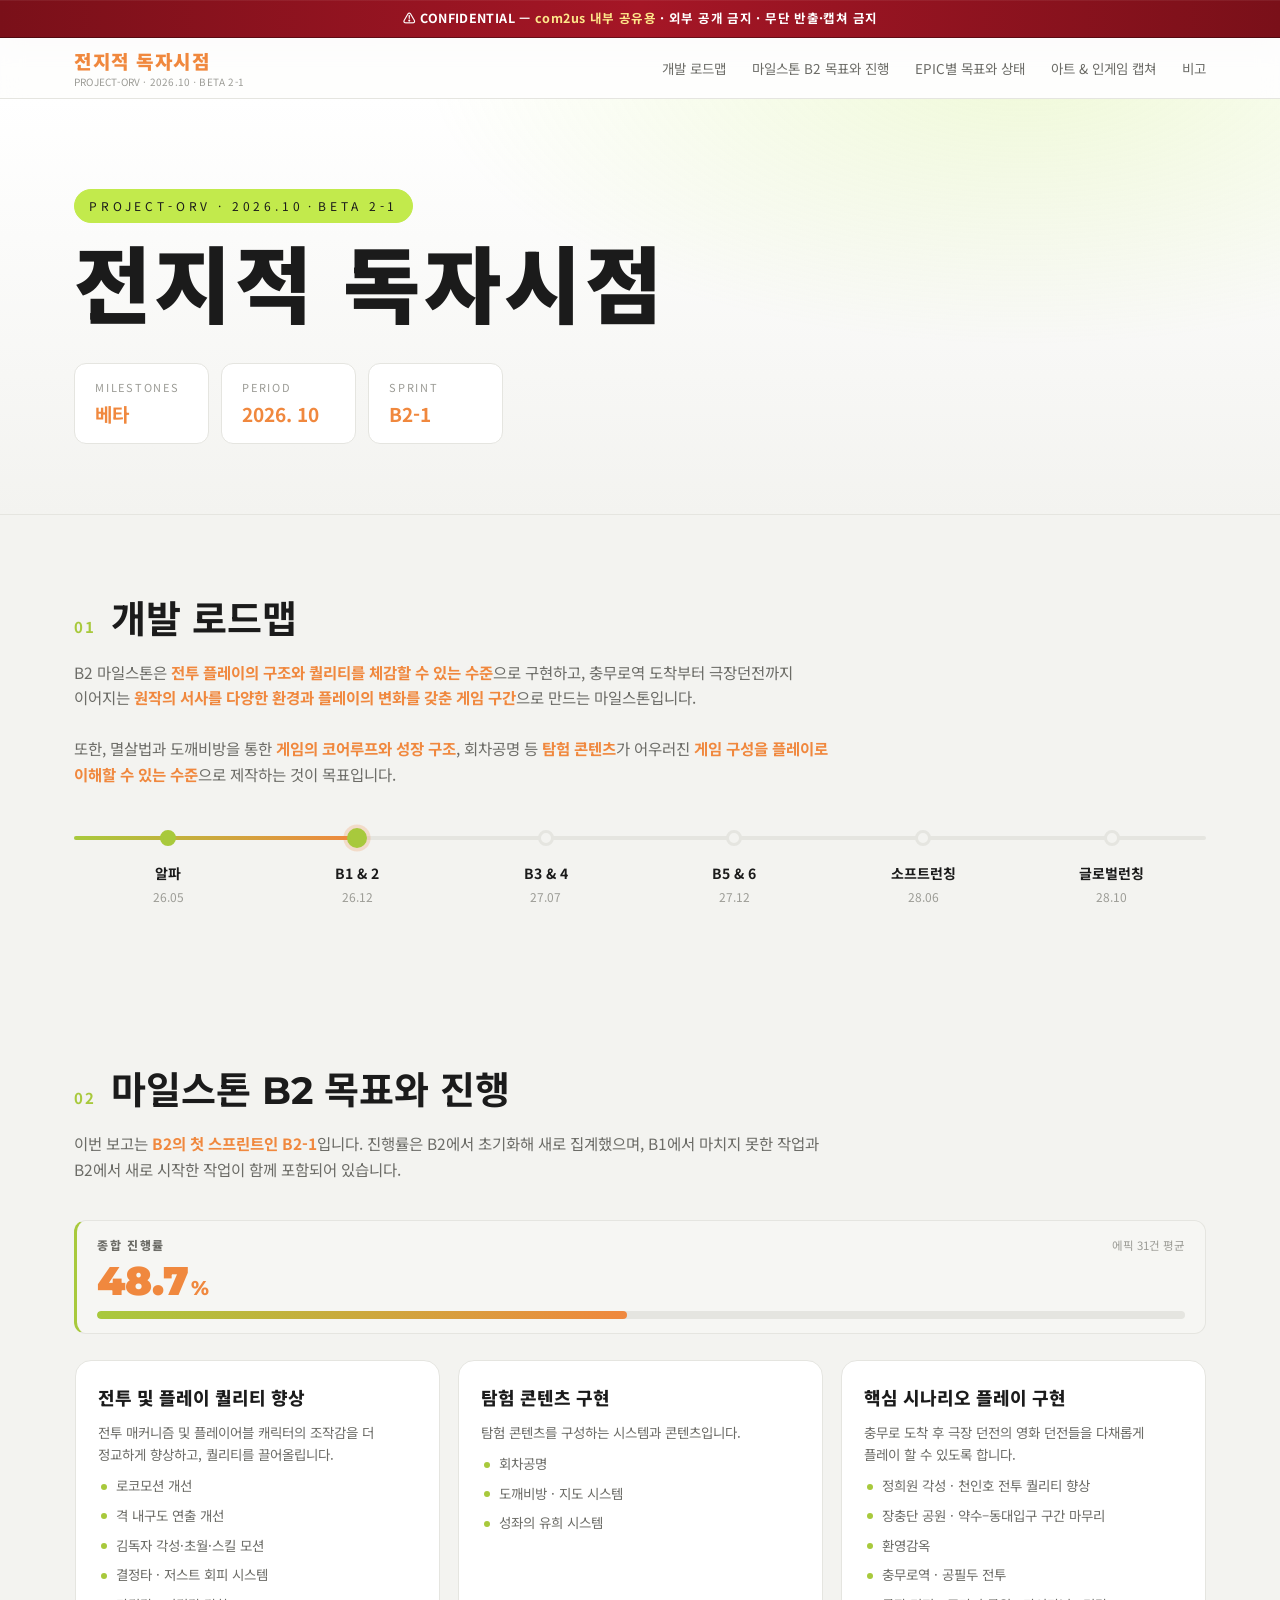
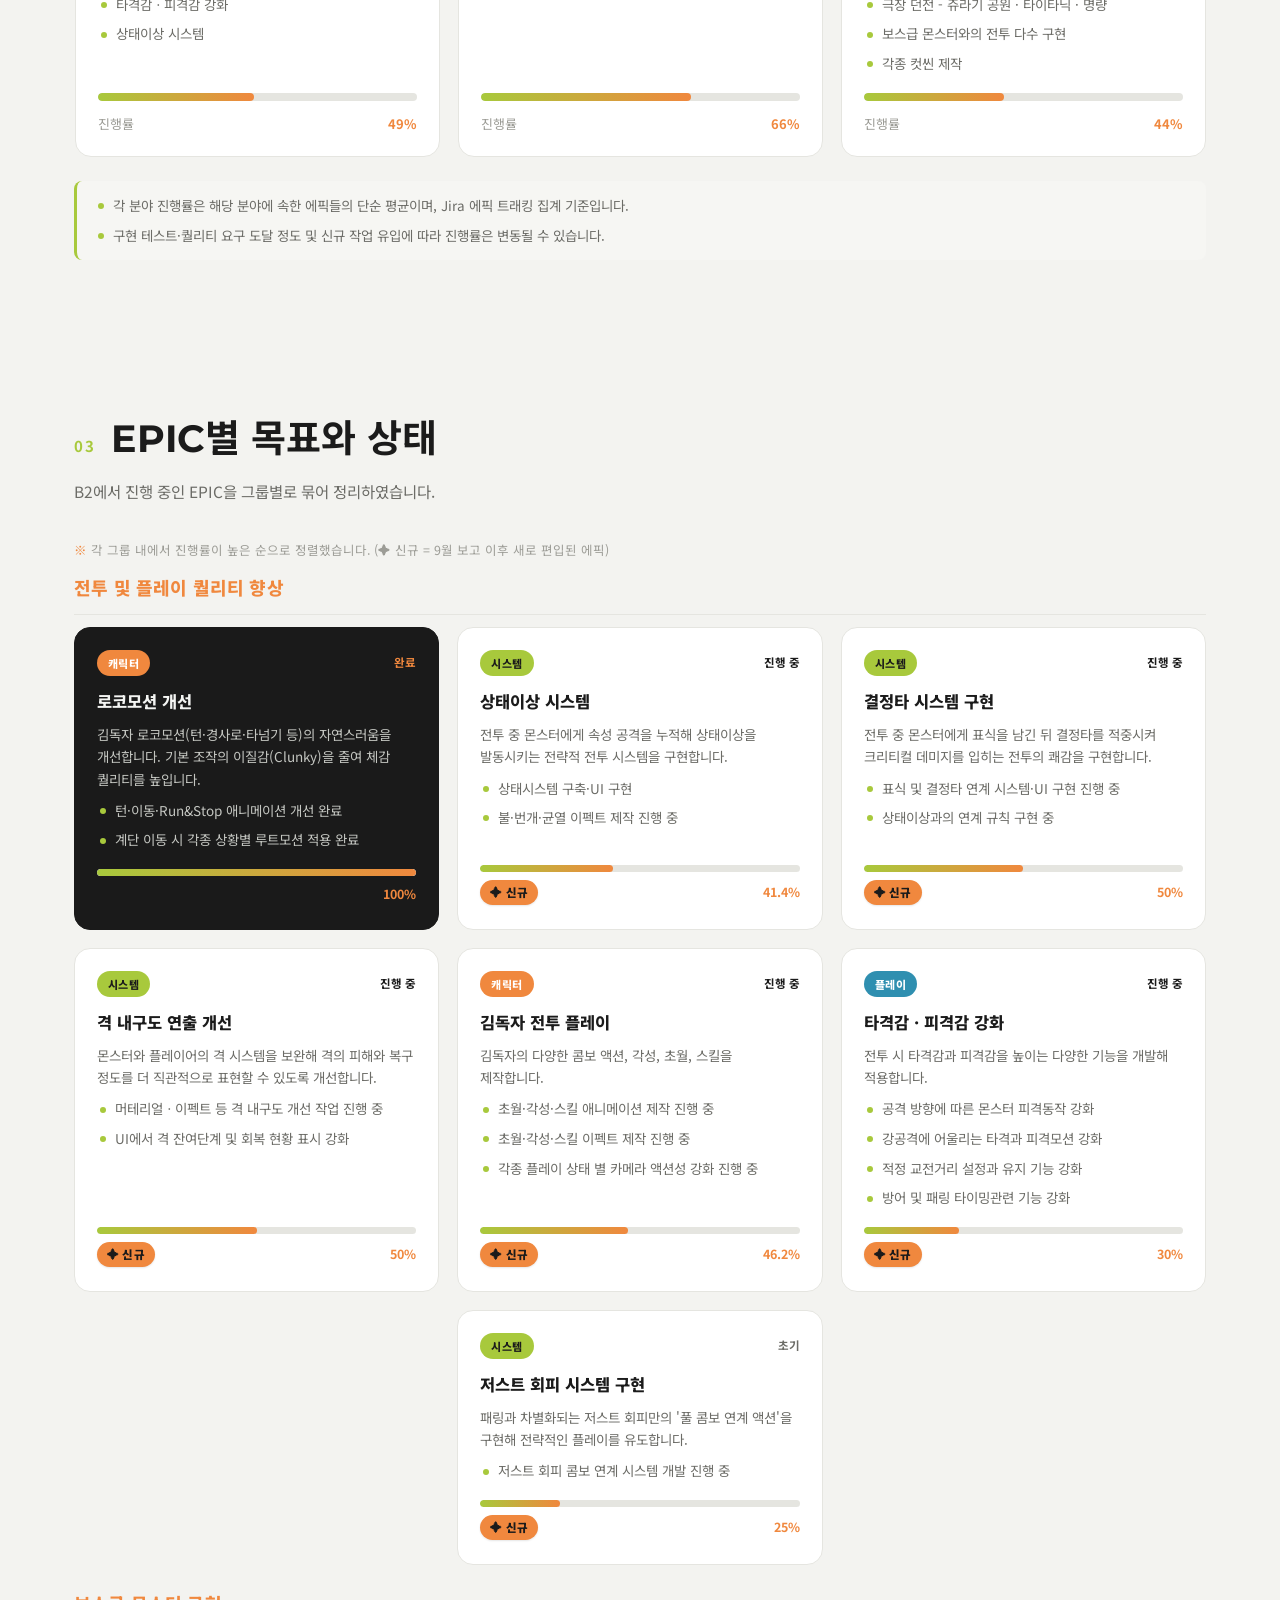
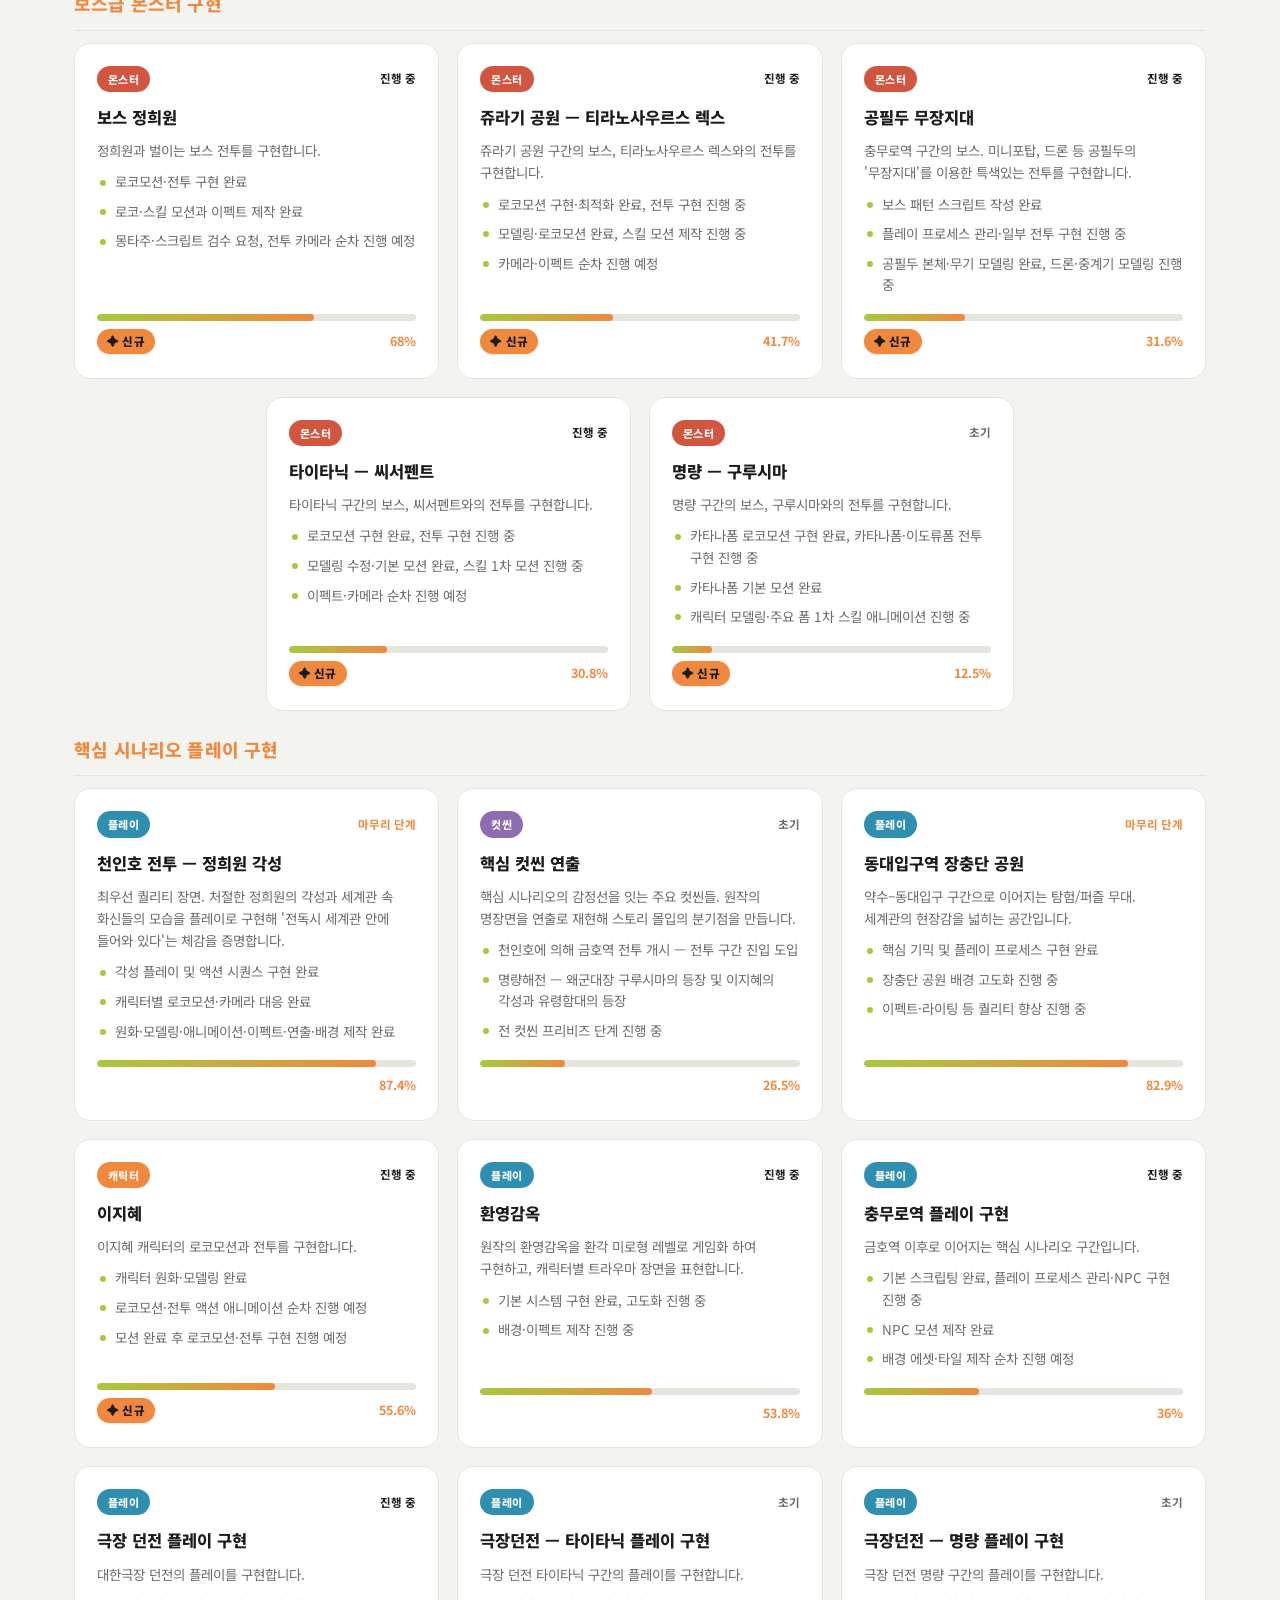
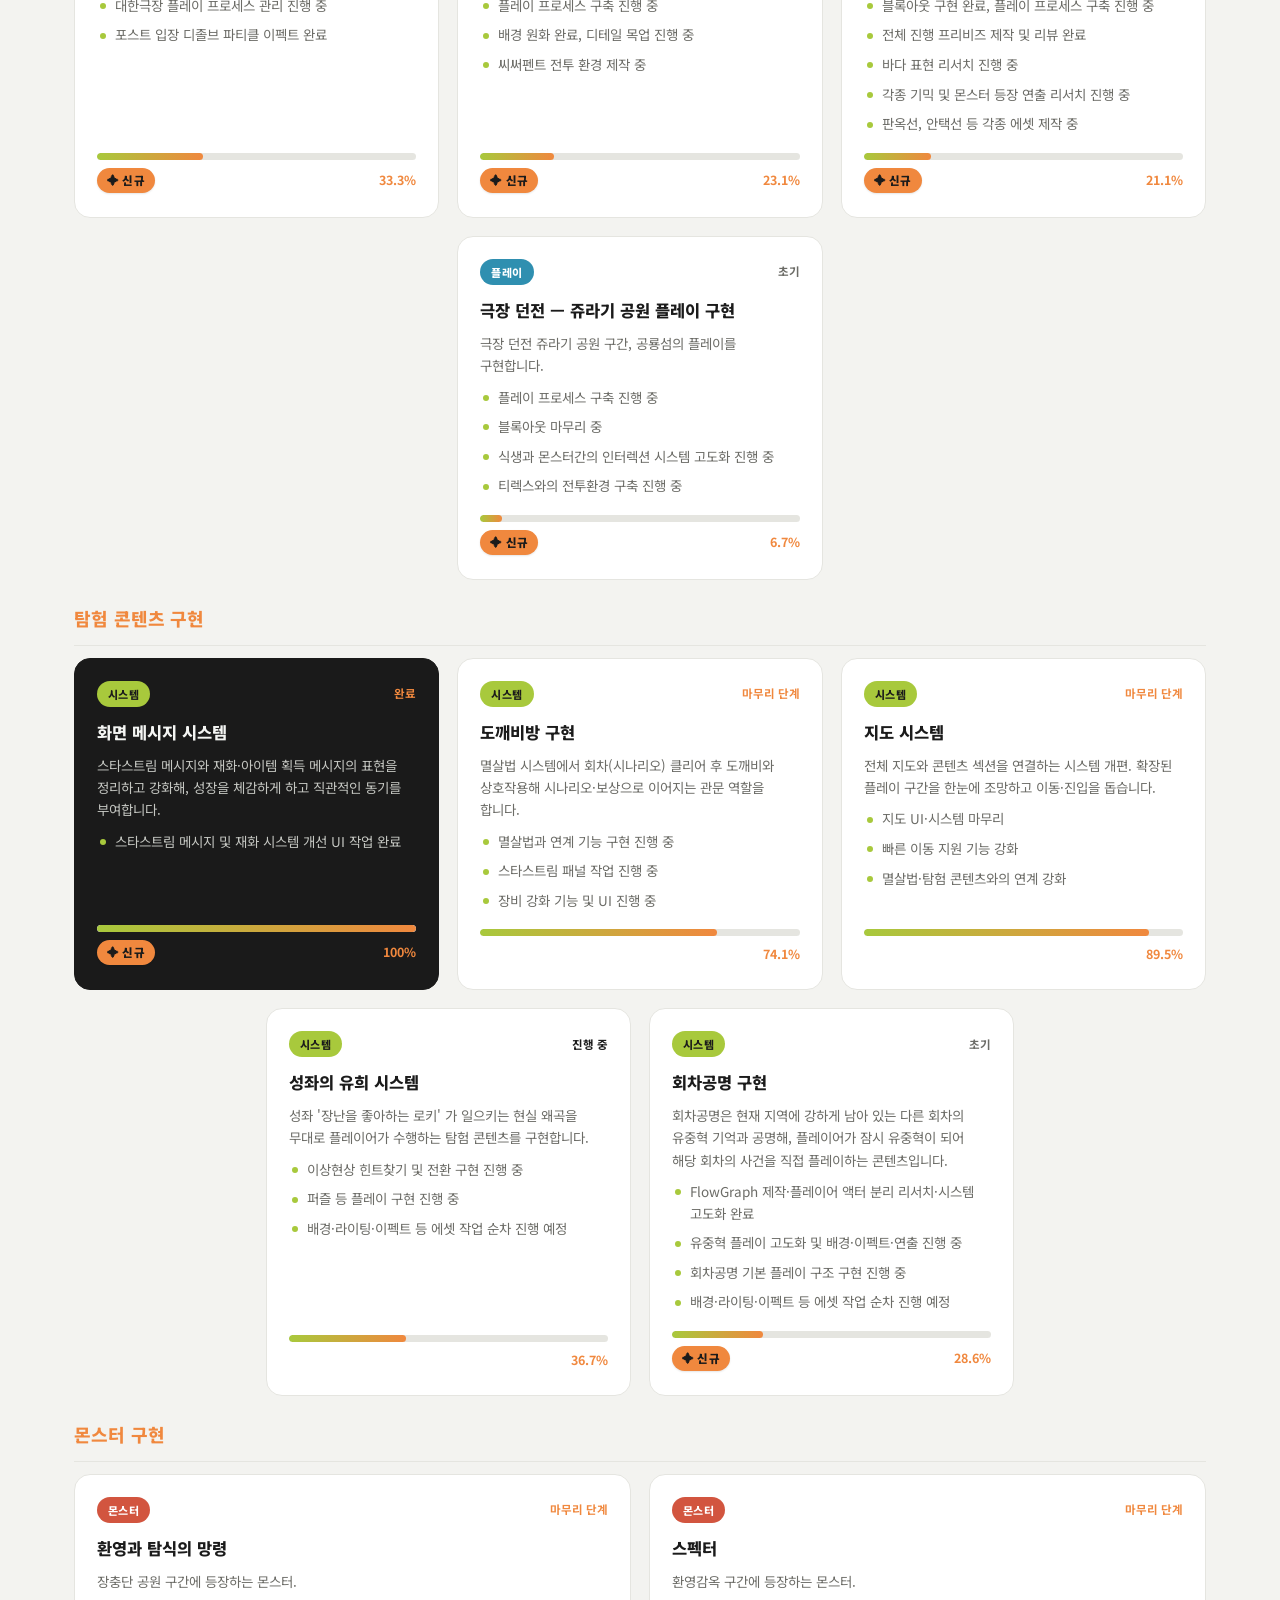
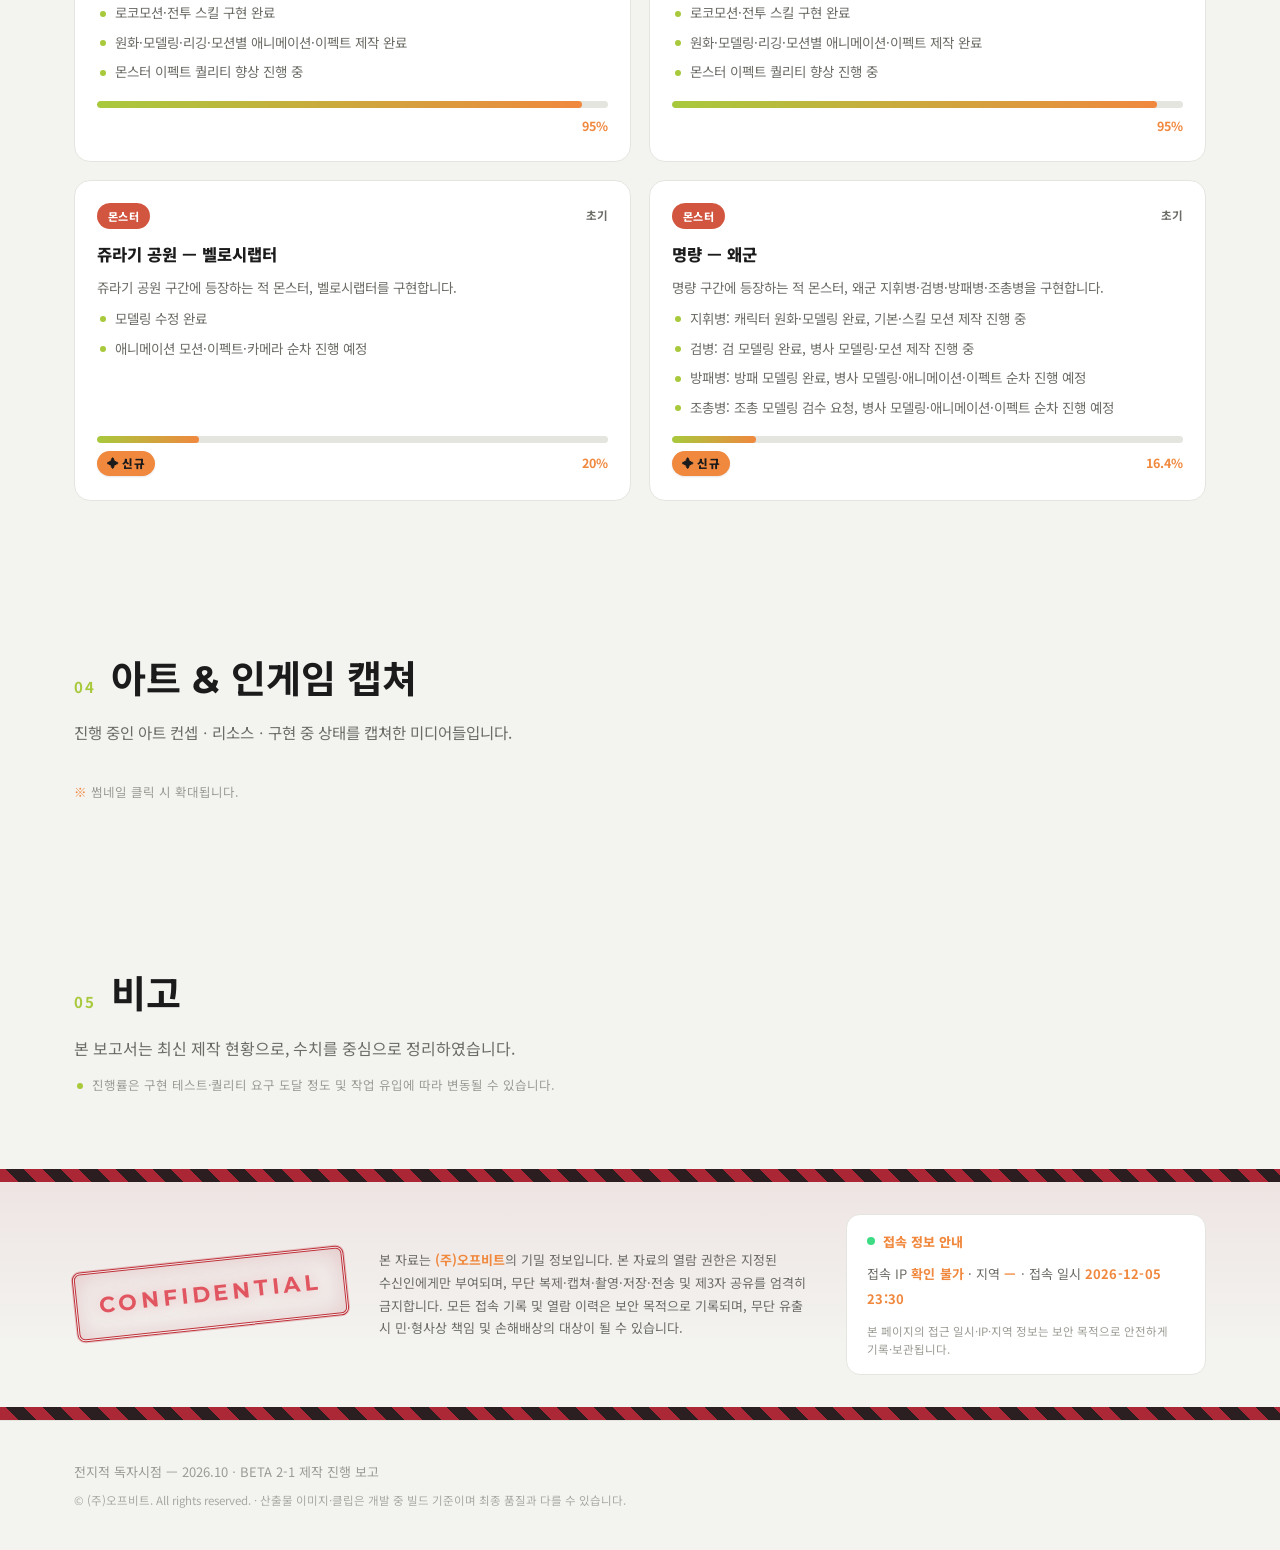
==== 26_10/index.html @ 78114220 "chore(report): 배포 26_10 — 2 files (2026-10-26T09:47:14.042Z)" ====
<!DOCTYPE html>
<html lang="ko">
<head>
<meta charset="UTF-8">
<meta name="viewport" content="width=device-width, initial-scale=1.0">
<title>전지적 독자시점</title>
<link rel="preconnect" href="https://fonts.googleapis.com">
<link rel="preconnect" href="https://fonts.gstatic.com" crossorigin>
<link href="https://fonts.googleapis.com/css2?family=Montserrat:wght@700;800;900&family=Noto+Sans+KR:wght@300;400;500;700;900&display=swap" rel="stylesheet"><style>
:root {
  --bg: #f3f3f0;
  --bg2: #ffffff;
  --panel: #ffffff;
  --panel2: #f6f6f3;
  --line: #e5e5e0;
  --txt: #1b1b1b;
  --muted: #6c6c67;
  --dim: #9c9c96;
  --gold: #a8c93c;
  --gold2: #f0883e;
  --amber: #f0883e;
  --nav-bg: rgba(255,255,255,.85);
  --h1-grad: linear-gradient(180deg,#1b1b1b,#1b1b1b);
  --ring: rgba(240,136,62,.22);
  --eyebrow-bg: #c2ea4c;
  --eyebrow-ink: #1b1b1b;
  --eyebrow-line: #c2ea4c;
  --card-dark-bg: #1a1a1a;
  --card-dark-ink: #f4f5f3;
  --card-soft-bg: #e8e4d6;
  --card-soft-ink: #1b1b1b;
  --hero-bg: radial-gradient(1000px 480px at 80% -10%, rgba(182,227,74,.22), transparent 60%), linear-gradient(180deg,#ffffff,#f3f3f0);
  --font-display: 'Montserrat', 'Noto Sans KR', sans-serif;
  --font-body: 'Noto Sans KR', sans-serif;
}*{box-sizing:border-box;margin:0;padding:0}
html{scroll-behavior:smooth}
body{background:var(--bg);color:var(--txt);font-family:var(--font-body,'Noto Sans KR',sans-serif);line-height:1.65;-webkit-font-smoothing:antialiased;word-break:keep-all;overflow-wrap:break-word}
a{color:inherit;text-decoration:none}
.wrap{max-width:1180px;margin:0 auto;padding:0 24px}
h1,h2,h3{font-family:var(--font-display,'Cinzel','Noto Sans KR',serif)}
.topbar{position:sticky;top:0;z-index:50}
nav{background:var(--nav-bg,rgba(12,13,18,.82));backdrop-filter:blur(12px);border-bottom:1px solid var(--line)}
nav .wrap{display:flex;align-items:center;justify-content:space-between;height:60px}
.brand{font-weight:900;letter-spacing:.08em;font-size:19px;color:var(--gold2)}
.brand small{display:block;font-weight:400;letter-spacing:.02em;font-size:10px;color:var(--dim);margin-top:-2px}
.navlinks{display:flex;gap:26px;font-size:13.5px;color:var(--muted)}
.navlinks a:hover{color:var(--gold2)}
@media(max-width:860px){.navlinks{display:none}}
.hero{position:relative;padding:90px 0 70px;overflow:hidden;border-bottom:1px solid var(--line);background:var(--hero-bg,linear-gradient(180deg,#0c1120,#0a0e1a))}
.eyebrow{display:inline-block;font-size:12px;letter-spacing:.32em;background:var(--eyebrow-bg,transparent);color:var(--eyebrow-ink,var(--gold));text-transform:uppercase;border:1px solid var(--eyebrow-line,var(--line));padding:6px 14px;border-radius:999px}
.hero h1{font-size:clamp(42px,7vw,84px);font-weight:900;letter-spacing:.04em;margin:22px 0 10px;line-height:1;background:var(--h1-grad,linear-gradient(180deg,#fff,var(--gold2) 70%,var(--gold)));-webkit-background-clip:text;background-clip:text;color:transparent}
.tagline{font-size:clamp(15px,2.2vw,20px);color:var(--muted);max-width:620px;white-space:pre-line}
.statusbar{display:flex;flex-wrap:wrap;gap:12px;margin-top:34px}
.chip{display:flex;flex-direction:column;gap:2px;background:var(--panel);border:1px solid var(--line);border-radius:12px;padding:14px 20px;min-width:135px}
.chip .k{font-size:11px;letter-spacing:.16em;color:var(--dim);text-transform:uppercase}
.chip .v{font-size:19px;font-weight:700;color:var(--gold2)}
section{padding:74px 0}
.sec-head{display:flex;align-items:baseline;gap:16px;margin-bottom:8px}
.sec-num{color:var(--gold);font-size:15px;font-weight:700;letter-spacing:.1em}
.sec-head h2{font-size:clamp(26px,3.6vw,38px);font-weight:700}
.sec-sub{color:var(--muted);max-width:760px;margin-bottom:38px;font-size:15.5px}
.tl{position:relative;margin-top:30px;padding-bottom:6px}
.tl-steps{display:flex;justify-content:space-between;position:relative}
.tl-track{position:absolute;left:0;right:0;top:12px;transform:translateY(-50%);height:4px;background:var(--line);border-radius:999px;z-index:0}
.tl-fill{position:absolute;left:0;top:0;height:100%;border-radius:999px;background:linear-gradient(90deg,var(--gold),var(--amber))}
.tl-step{flex:1;text-align:center;position:relative;z-index:1}
.tl-dotwrap{height:24px;display:flex;align-items:center;justify-content:center}
.tl-step .dot{position:relative;width:16px;height:16px;border-radius:50%;background:var(--bg);border:3px solid var(--line)}
.tl-step.is-done .dot{background:var(--gold);border-color:var(--gold)}
.tl-step.is-current .dot{width:20px;height:20px;background:var(--gold);border-color:var(--gold)}
.tl-step.is-current .dot::after{content:"";position:absolute;left:50%;top:50%;width:34px;height:34px;border-radius:50%;background:var(--ring,rgba(55,205,218,.22));transform:translate(-50%,-50%) scale(.8);z-index:-1;animation:tl-pulse 2.6s ease-in-out infinite}
@keyframes tl-pulse{0%,100%{transform:translate(-50%,-50%) scale(.8);opacity:.65}50%{transform:translate(-50%,-50%) scale(1.4);opacity:.12}}
@media(prefers-reduced-motion:reduce){.tl-step.is-current .dot::after{animation:none;transform:translate(-50%,-50%) scale(1);opacity:.4}}
.tl-label{margin-top:12px;font-weight:700;font-size:14px}
.tl-step.is-current .tl-label{color:var(--txt)}
.tl-period{color:var(--dim);font-size:12px;margin-top:2px}
.bar-pct{color:var(--gold2);font-weight:700}
.bar-track{height:8px;background:var(--line);border-radius:8px;overflow:hidden}
.bar-fill{height:100%;border-radius:8px;background:linear-gradient(90deg,var(--gold),var(--amber))}
.summary-cards{display:flex;flex-wrap:wrap;justify-content:center;gap:18px}
.scard{flex:1 1 330px;max-width:365px;display:flex;flex-direction:column;background:var(--panel);border:1px solid var(--line);border-radius:16px;padding:22px}
.scard-title{font-weight:800;font-size:18px;color:var(--txt);margin-bottom:8px}
.scard-sub{font-size:13.5px;color:var(--muted);margin-bottom:18px}
/* 진행바·푸터를 카드 하단에 고정 → sub 길이와 무관하게 같은 줄에서 정렬 */
.scard .bar-track{margin-top:auto}
.scard-foot{display:flex;justify-content:space-between;align-items:center;margin-top:12px;font-size:13px}
.scard-foot-label{color:var(--dim)}
.summary-note{margin-top:24px;padding:14px 18px;border-left:3px solid var(--gold);background:var(--panel2,rgba(127,127,127,.06));border-radius:8px;color:var(--muted);font-size:13.5px}
/* 섹션 도움말 한 줄(갤러리 클릭 안내·카드 정렬 안내 등): 콜아웃·불릿이 아닌 작고 옅은 보조 텍스트.
   앞에 ※ 마커(골드 악센트)를 자동으로 붙여 평범한 텍스트와 구분 — 데이터엔 기호를 넣지 않음 */
.sec-hint{font-size:12.5px;color:var(--dim);margin:-2px 0 14px}
.sec-hint::before{content:"※ ";color:var(--gold2);font-weight:700}
.gallery{display:grid;grid-template-columns:repeat(auto-fill,minmax(220px,1fr));gap:18px}
.card{background:var(--panel);border:1px solid var(--line);border-radius:14px;overflow:hidden}
.card-thumb{display:block;position:relative;cursor:zoom-in}
.card-thumb img,.card-thumb video{display:block;width:100%;height:auto;aspect-ratio:16/10;object-fit:cover}
.card-zoom{position:absolute;top:10px;right:10px;width:30px;height:30px;border-radius:8px;background:rgba(10,10,12,.55);color:#fff;display:flex;align-items:center;justify-content:center;font-size:15px;opacity:0;transition:opacity .18s ease}
.card-thumb:hover .card-zoom{opacity:1}
/* 재생 표식 — 정지 이미지 썸네일 뒤에 영상이 있다는 신호(포스터를 쓴 긴 영상 카드에만 붙는다) */
.card-play{position:absolute;left:50%;top:50%;transform:translate(-50%,-50%);width:54px;height:54px;border-radius:50%;background:rgba(10,10,12,.58);border:2px solid rgba(255,255,255,.85);color:#fff;display:flex;align-items:center;justify-content:center;font-size:19px;padding-left:4px;transition:background .18s ease}
.card-thumb:hover .card-play{background:rgba(10,10,12,.78)}
.card.is-wide{grid-column:1/-1}
.card.is-wide .card-thumb img,.card.is-wide .card-thumb video{aspect-ratio:auto;max-height:440px;object-fit:contain;background:var(--bg2,#0e1322)}
.card figcaption{padding:12px 14px;font-size:13.5px;color:var(--muted)}
.lightbox{position:fixed;inset:0;z-index:200;display:flex;align-items:center;justify-content:center;padding:4vh 4vw;background:rgba(8,9,12,.88);opacity:0;visibility:hidden;transition:opacity .25s ease,visibility .25s ease}
.lightbox:target{opacity:1;visibility:visible}
.lightbox-inner{position:relative;background:var(--panel);border:1px solid var(--line);border-radius:14px;padding:14px;box-shadow:0 30px 90px rgba(0,0,0,.55)}
.lightbox-inner video,.lightbox-inner img{position:relative}
/* 공용 확대창의 미디어 자리 — 비어 있을 땐 높이를 차지하지 않는다(원본은 클릭 시 JS가 넣음) */
.lightbox-media{display:block;line-height:0}
body.lb-open{overflow:hidden}
.lightbox img,.lightbox video{display:block;max-width:90vw;max-height:80vh;width:auto;height:auto;object-fit:contain;border-radius:8px}
/* 닫기 버튼: 모바일 탭 타깃을 44px로 키우고 항상 미디어 위(z-index)·터치 동작 보장 */
.lightbox-close{position:absolute;top:8px;left:8px;width:44px;height:44px;padding:0;font-family:inherit;border-radius:10px;background:rgba(10,10,12,.66);border:1px solid rgba(255,255,255,.22);color:#fff;display:flex;align-items:center;justify-content:center;font-size:20px;line-height:1;cursor:pointer;z-index:3;-webkit-tap-highlight-color:transparent;touch-action:manipulation}
.lightbox-close:hover,.lightbox-close:active{background:rgba(180,30,40,.85)}
.lightbox-cap{display:block;margin-top:12px;font-size:13.5px;color:var(--muted);max-width:90vw}
.prose{max-width:760px}
.prose p{margin-bottom:14px;color:var(--muted)}
/* 본문(text) 섹션의 불릿은 작은 글씨·옅은 색의 각주성 표기 */
.prose .mlist{font-size:12.5px;color:var(--dim)}
.prose .mlist li{line-height:1.55}
/* 텍스트 필드에서 데이터의 \n 줄바꿈을 렌더 (제목·부제·카드 텍스트 등) */
.hero h1,.sec-head h2,.sec-sub,.ucard-title,.ucard-sub,.scard-title,.card figcaption,.lightbox-cap{white-space:pre-line}
/* 본문(body·note·text·요약 부제)은 fmtBlock이 <p>/<br>/<ul>로 렌더 — 불릿 목록 지원 */
.ucard-body p,.summary-note p,.scard-sub p{margin:0}
.ucard-body p+.mlist,.ucard-body .mlist+p,.summary-note p+.mlist,.scard-sub p+.mlist{margin-top:10px}
.mlist{list-style:none;margin:0;padding:0}
.mlist li{position:relative;padding-left:18px;line-height:1.6}
.mlist li+li{margin-top:8px}
.mlist li::before{content:"";position:absolute;left:3px;top:.62em;width:6px;height:6px;border-radius:50%;background:var(--gold)}
/* 인라인 표기: `코드` 와 [링크](http…) (본문 링크는 target=_blank로 nav 링크와 구분) */
code{font-family:ui-monospace,SFMono-Regular,Consolas,monospace;font-size:.9em;background:rgba(127,127,127,.14);padding:1px 6px;border-radius:5px}
a[target="_blank"]{color:var(--gold2);text-decoration:underline;text-underline-offset:2px}
/* 인라인 **굵게**는 강조색(기본 --amber, ORV=오렌지)으로. --strong으로 재정의 가능 */
strong{color:var(--strong,var(--amber))}
/* 분류 그룹 컨테이너: 항상 전체 폭 유지. 열 수(--cap-cols)는 카드 폭으로만 반영 → 4개=2+2(넓은 카드)·8개=3+3+2 */
.cgroup{margin:26px auto 0}
.cgroup-first{margin-top:6px}
.cards{display:flex;flex-wrap:wrap;justify-content:center;gap:18px}
/* 카드 분류 서브헤더: 그룹 컨테이너 폭만큼 밑줄을 깔아 그룹을 구분 */
.cards-group-head{margin:0 0 12px;padding-bottom:9px;border-bottom:1px solid var(--line);font-size:18px;font-weight:800;letter-spacing:.01em;color:var(--gold2)}
/* 카드 폭 = (그룹 전체 폭 − 간격) ÷ 열 수. grow:0이라 채운 행은 꽉 차고, 마지막 부분 행은 같은 폭으로 가운데 정렬.
   모바일 등 좁은 폭에선 max()의 280px 하한이 적용돼 열 수가 자동으로 줄어듦(반응형). */
.ucard{flex:0 1 max(280px, calc((100% - (var(--cap-cols,3) - 1) * 18px) / var(--cap-cols,3)));display:flex;flex-direction:column;background:var(--panel);border:1px solid var(--line);border-radius:16px;padding:22px 22px 24px}
.ucard.is-dark{background:var(--card-dark-bg,#1a1a1a);border-color:var(--card-dark-bg,#1a1a1a)}
.ucard.is-soft{background:var(--card-soft-bg,#e8e4d6);border-color:var(--card-soft-bg,#e8e4d6)}
.ucard-head{display:flex;align-items:center;justify-content:space-between;gap:8px;margin-bottom:14px}
.ucard-badge{display:inline-block;font-size:11px;font-weight:800;letter-spacing:.04em;padding:4px 11px;border-radius:999px;background:var(--gold);color:#1b1b1b}
.ucard-badge.b-orange{background:var(--amber);color:#fff}
.ucard-badge.b-dark{background:#1f1f1f;color:#f4f5f3}
/* 작업유형별 배지 색 (테마에서 --badge-* 로 덮어쓰기 가능) */
.ucard-badge.b-sys{background:var(--badge-sys,var(--gold));color:#1b1b1b}
.ucard-badge.b-char{background:var(--badge-char,#f0883e);color:#fff}
.ucard-badge.b-mon{background:var(--badge-mon,#d2553f);color:#fff}
.ucard-badge.b-play{background:var(--badge-play,#2f8fb0);color:#fff}
.ucard-badge.b-cut{background:var(--badge-cut,#8b6db0);color:#fff}
.ucard-status{font-size:11.5px;font-weight:700;white-space:nowrap}
.ucard-status.t-hi{color:var(--gold2)}
.ucard-status.t-mid{color:var(--txt)}
.ucard-status.t-lo{color:var(--muted)}
.ucard-status.t-zero{color:var(--dim)}
.ucard.is-dark .ucard-status.t-mid{color:var(--card-dark-ink,#f4f5f3)}
/* 종합 진행률 강조 블록 (현재 수치 + 변화율) — 섹션과 균형 맞춘 컴팩트 밴드 */
.sec-overall{background:var(--panel2,rgba(127,127,127,.05));border:1px solid var(--line);border-left:3px solid var(--gold);border-radius:12px;padding:14px 20px;margin-bottom:26px}
.sec-overall-head{display:flex;align-items:baseline;justify-content:space-between;gap:12px;flex-wrap:wrap;margin-bottom:6px}
.sec-overall-label{font-size:12px;font-weight:800;letter-spacing:.14em;color:var(--muted);text-transform:uppercase}
.sec-overall-caption{font-size:11.5px;color:var(--dim)}
.sec-overall-figures{display:flex;align-items:baseline;gap:14px;flex-wrap:wrap;margin-bottom:10px}
.sec-overall-pct{font-family:var(--font-display,'Cinzel',serif);font-size:clamp(30px,4.4vw,40px);font-weight:900;line-height:1;color:var(--gold2)}
.sec-overall-unit{font-size:.5em;font-weight:800;margin-left:2px}
.sec-overall-delta{display:inline-flex;align-items:baseline;gap:7px;padding:4px 11px;border-radius:999px}
.sec-overall-delta-num{font-size:14px;font-weight:900;white-space:nowrap;letter-spacing:.01em}
.sec-overall-delta-cap{font-size:11px;font-weight:700;letter-spacing:.02em;opacity:.8}
.sec-overall-delta.d-up{color:#3f8b52;background:rgba(76,154,91,.13)}
.sec-overall-delta.d-dn{color:#c05339;background:rgba(200,92,72,.13)}
.sec-overall-delta.d-flat{color:var(--muted);background:rgba(127,127,127,.12)}
.sec-overall-bar{height:8px;background:var(--line);border-radius:999px;overflow:hidden}
.sec-overall-bar-fill{height:100%;border-radius:999px;background:linear-gradient(90deg,var(--gold),var(--amber))}
.sec-overall-note{margin-top:13px;padding-top:12px;border-top:1px dashed var(--line);font-size:12.5px;line-height:1.55;color:var(--muted)}
.sec-overall-note::before{content:"ⓘ ";color:var(--gold2);font-weight:800}
/* 진행바를 카드 하단에 고정 → 본문 길이와 무관하게 같은 행에서 정렬(§02 카드와 동일) */
.ucard-prog{margin-top:auto;padding-top:18px}
.ucard-prog .bar-track{height:7px}
.ucard-prog-foot{display:flex;align-items:baseline;justify-content:space-between;gap:10px;margin-top:8px}
.ucard-prog-pct{font-size:12.5px;font-weight:700;color:var(--gold2)}
/* 지난 집계 대비 변화량 칩 (▲증가·▼감소·▬변동없음) */
.ucard-delta{font-size:11.5px;font-weight:800;white-space:nowrap;letter-spacing:.01em}
.ucard-delta.d-up{color:var(--delta-up,#4c9a5b)}
.ucard-delta.d-dn{color:var(--delta-dn,#c85c48)}
.ucard-delta.d-flat{color:var(--dim)}
/* 신규 편입은 "수치"가 아니라 "표식"이라 ▲▼▬ 칩과 같은 톤이면 묻힌다 → 채운 배지로 분리 */
.ucard-delta.d-new{
  color:var(--new-ink,#1b1b1b);
  background:var(--new-bg,var(--gold2,var(--amber)));
  padding:3px 10px;border-radius:999px;font-weight:900;letter-spacing:.02em;
  box-shadow:0 1px 2px rgba(0,0,0,.10)
}
.ucard.is-dark .ucard-delta.d-new{
  color:var(--new-ink,#1b1b1b);
  background:var(--new-bg,var(--gold2,var(--amber)))
}
.ucard.is-dark .ucard-delta.d-up{color:#7fce8c}
.ucard.is-dark .ucard-delta.d-dn{color:#e08a76}
.ucard.is-dark .ucard-delta.d-flat{color:var(--card-dark-ink,#c4c6c1)}
.ucard-sub{font-size:12px;font-weight:600;color:var(--dim);margin-bottom:8px}
.ucard-title{font-weight:800;font-size:16.5px;line-height:1.4;margin-bottom:10px;color:var(--txt)}
.ucard-body{font-size:13.5px;line-height:1.65;color:var(--muted)}
.ucard.is-dark .ucard-title{color:var(--card-dark-ink,#f4f5f3)}
.ucard.is-dark .ucard-body{color:#c4c6c1}
.ucard.is-dark .ucard-sub{color:#9a9c97}
.ucard.is-soft .ucard-title{color:#1b1b1b}
.ucard.is-soft .ucard-body{color:#5e5b50}
.ucard.is-soft .ucard-sub{color:#86826f}
footer{border-top:1px solid var(--line);padding:40px 0;color:var(--dim);font-size:13px}
.foot-copy{margin-top:8px;font-size:11.5px;color:var(--dim);line-height:1.65;opacity:.85}

/* ===== 보안 표시 (테마 무관 고정 적색 팔레트 + 테마 변수 혼용) ===== */
/* 상단 보안 배너 (편집 가능: report.json security.banner) */
.secbar{background:linear-gradient(90deg,#7a1019,#a51626 50%,#7a1019);color:#fff;text-align:center;font-size:12.5px;font-weight:700;letter-spacing:.03em;padding:9px 0;border-bottom:1px solid rgba(0,0,0,.35);box-shadow:0 1px 0 rgba(255,255,255,.06) inset}
.secbar .wrap{display:block;line-height:1.5}
.secbar strong{color:#fde68a}
/* 하단 보안/접속 정보 블록 */
.secfoot{padding:0;background:linear-gradient(180deg,rgba(165,22,38,.07),transparent 70%)}
.secfoot::before,.secfoot::after{content:"";display:block;height:13px;background:repeating-linear-gradient(45deg,#a51626 0,#a51626 13px,#1a0c0f 13px,#1a0c0f 26px);opacity:.92}
.secfoot-grid{display:grid;grid-template-columns:auto 1fr minmax(290px,360px);gap:32px;align-items:center;padding:32px 24px}
.secstamp{display:flex;align-items:center;justify-content:center}
.secstamp span{display:inline-block;font-family:var(--font-display,'Cinzel',serif);font-weight:700;font-size:22px;letter-spacing:.18em;color:#e0555f;border:3px double #c0303a;border-radius:8px;padding:14px 22px;transform:rotate(-6deg);text-shadow:0 0 14px rgba(224,85,95,.45);box-shadow:0 0 0 1px rgba(192,48,58,.25),0 0 26px rgba(165,22,38,.18) inset;white-space:nowrap}
.secnotice{font-size:13px;line-height:1.75;color:var(--muted)}
.secnotice strong{color:var(--strong,var(--amber))}
.access{border:1px solid var(--line);border-radius:14px;padding:16px 20px;background:var(--panel)}
.access-head{display:flex;align-items:center;gap:8px;font-size:13px;font-weight:800;color:var(--gold2);margin-bottom:10px}
.access-dot{width:8px;height:8px;border-radius:50%;background:#3ddc84;box-shadow:0 0 0 0 rgba(61,220,132,.55);animation:acc-pulse 2.4s ease-out infinite}
@keyframes acc-pulse{0%{box-shadow:0 0 0 0 rgba(61,220,132,.5)}70%{box-shadow:0 0 0 8px rgba(61,220,132,0)}100%{box-shadow:0 0 0 0 rgba(61,220,132,0)}}
@media(prefers-reduced-motion:reduce){.access-dot{animation:none}}
.access-line{font-size:13px;color:var(--muted);line-height:1.9}
.access-line b{color:var(--gold2);font-weight:700;font-variant-numeric:tabular-nums;letter-spacing:.02em}
.access-note{font-size:11.5px;color:var(--dim);line-height:1.6;margin-top:10px}
@media(max-width:860px){.secfoot-grid{grid-template-columns:1fr;gap:22px;text-align:center}.secstamp span{transform:rotate(-4deg)}.access{text-align:left}}

/* ===== 편집 모드 (?edit=1) — 일반 방문자에겐 미적용 ===== */
.edit-on{padding-bottom:72px}
.edit-target{outline:1px dashed transparent;border-radius:4px;transition:outline-color .15s,background .15s}
.edit-on .edit-target{outline-color:rgba(120,170,255,.45);cursor:text}
/* 편집 중에는 필드에 마크다운 원본(여러 줄·불릿)이 들어가므로 줄바꿈을 그대로 보이게 한다 */
.edit-on .edit-target{white-space:pre-wrap}
.edit-on .edit-target:hover{background:rgba(120,170,255,.08)}
.edit-on .edit-target:focus{outline:2px solid #4f8cff;background:rgba(120,170,255,.12)}
.edit-on .edit-node{position:relative;outline:1px dashed rgba(255,255,255,.12)}
.edit-del{position:absolute;top:6px;right:6px;z-index:20;font-size:11.5px;font-weight:700;padding:4px 9px;border-radius:7px;border:1px solid rgba(220,60,70,.6);background:rgba(30,12,14,.85);color:#ff8a92;cursor:pointer;opacity:0;transition:opacity .15s}
.edit-on .edit-node:hover>.edit-del{opacity:1}
.edit-del:hover{background:rgba(180,30,40,.9);color:#fff}
.edit-on .is-deleted{opacity:.32;filter:grayscale(.7)}
.edit-on .is-deleted>.edit-del{opacity:1}
.edit-bar{position:fixed;left:0;right:0;bottom:0;z-index:300;display:flex;align-items:center;gap:14px;flex-wrap:wrap;padding:11px 18px;background:rgba(14,16,22,.94);backdrop-filter:blur(10px);border-top:1px solid rgba(255,255,255,.12);font-size:13px;color:#e7e9ee}
.edit-bar-tag{font-weight:800;letter-spacing:.04em;color:#4f8cff}
.edit-bar-hint{color:#9aa0ab;flex:1;min-width:180px}
.edit-bar button{font-size:13px;font-weight:700;padding:8px 16px;border-radius:9px;border:0;background:#4f8cff;color:#fff;cursor:pointer}
.edit-bar button:hover{background:#3f7bf0}
.edit-bar button.ghost{background:transparent;border:1px solid rgba(255,255,255,.22);color:#cfd3da}
</style>
</head>
<body>
<div class="topbar">
<div class="secbar" data-edit="security.banner"><div class="wrap">⚠ CONFIDENTIAL — <strong>com2us 내부 공유용</strong> · 외부 공개 금지 · 무단 반출·캡쳐 금지</div></div>
<nav><div class="wrap">
  <div class="brand">전지적 독자시점<small>PROJECT-ORV · 2026.10ㆍBETA 2-1</small></div>
  <div class="navlinks">
    <a href="#roadmap">개발 로드맵</a><a href="#summary">마일스톤 B2 목표와 진행</a><a href="#milestones">EPIC별 목표와 상태</a><a href="#art">아트 &amp; 인게임 캡쳐</a><a href="#notes">비고</a>  </div>
</div></nav>
</div>
<header class="hero"><div class="wrap">
  <span class="eyebrow">PROJECT-ORV · 2026.10ㆍBETA 2-1</span>
  <h1 data-edit="meta.title">전지적 독자시점</h1>
  <p class="tagline" data-edit="meta.tagline"> </p>
  <div class="statusbar">
          <div class="chip"><span class="k">MILESTONES</span><span class="v">베타</span></div>
          <div class="chip"><span class="k">PERIOD</span><span class="v">2026. 10</span></div>
          <div class="chip"><span class="k">SPRINT</span><span class="v">B2-1</span></div>
      </div>
</div></header>
<main>
<section id="roadmap" data-node="sections.0">
  <div class="wrap">
    <div class="sec-head"><span class="sec-num">01</span><h2 data-edit="sections.0.title">개발 로드맵</h2></div>
    <p class="sec-sub" data-edit="sections.0.subtitle">B2 마일스톤은 <strong>전투 플레이의 구조와 퀄리티를 체감할 수 있는 수준</strong>으로 구현하고, 충무로역 도착부터 극장던전까지 이어지는 <strong>원작의 서사를 다양한 환경과 플레이의 변화를 갖춘 게임 구간</strong>으로 만드는 마일스톤입니다.

또한, 멸살법과 도깨비방을 통한 <strong>게임의 코어루프와 성장 구조</strong>, 회차공명 등 <strong>탐험 콘텐츠</strong>가 어우러진 <strong>게임 구성을 플레이로 이해할 수 있는 수준</strong>으로 제작하는 것이 목표입니다.</p>        <div class="tl">
      <div class="tl-steps">
        <div class="tl-track"><div class="tl-fill" style="width:25%"></div></div>
                  <div class="tl-step is-done" data-node="sections.0.phases.0">
            <span class="tl-dotwrap"><span class="dot"></span></span>
            <div class="tl-label" data-edit="sections.0.phases.0.label">알파</div>
            <div class="tl-period" data-edit="sections.0.phases.0.period">26.05</div>
          </div>
                  <div class="tl-step is-current" data-node="sections.0.phases.1">
            <span class="tl-dotwrap"><span class="dot"></span></span>
            <div class="tl-label" data-edit="sections.0.phases.1.label">B1 &amp; 2</div>
            <div class="tl-period" data-edit="sections.0.phases.1.period">26.12</div>
          </div>
                  <div class="tl-step " data-node="sections.0.phases.2">
            <span class="tl-dotwrap"><span class="dot"></span></span>
            <div class="tl-label" data-edit="sections.0.phases.2.label">B3 &amp; 4</div>
            <div class="tl-period" data-edit="sections.0.phases.2.period">27.07</div>
          </div>
                  <div class="tl-step " data-node="sections.0.phases.3">
            <span class="tl-dotwrap"><span class="dot"></span></span>
            <div class="tl-label" data-edit="sections.0.phases.3.label">B5 &amp; 6</div>
            <div class="tl-period" data-edit="sections.0.phases.3.period">27.12</div>
          </div>
                  <div class="tl-step " data-node="sections.0.phases.4">
            <span class="tl-dotwrap"><span class="dot"></span></span>
            <div class="tl-label" data-edit="sections.0.phases.4.label">소프트런칭</div>
            <div class="tl-period" data-edit="sections.0.phases.4.period">28.06</div>
          </div>
                  <div class="tl-step " data-node="sections.0.phases.5">
            <span class="tl-dotwrap"><span class="dot"></span></span>
            <div class="tl-label" data-edit="sections.0.phases.5.label">글로벌런칭</div>
            <div class="tl-period" data-edit="sections.0.phases.5.period">28.10</div>
          </div>
              </div>
    </div>
  </div>
</section>

<section id="summary" data-node="sections.1">
  <div class="wrap">
    <div class="sec-head"><span class="sec-num">02</span><h2 data-edit="sections.1.title">마일스톤 B2 목표와 진행</h2></div>
    <p class="sec-sub" data-edit="sections.1.subtitle">이번 보고는 <strong>B2의 첫 스프린트인 B2-1</strong>입니다. 진행률은 B2에서 초기화해 새로 집계했으며, B1에서 마치지 못한 작업과 B2에서 새로 시작한 작업이 함께 포함되어 있습니다.</p>        <div class="sec-overall">
      <div class="sec-overall-head">
        <span class="sec-overall-label">종합 진행률</span>
        <span class="sec-overall-caption">에픽 31건 평균</span>      </div>
      <div class="sec-overall-figures">
        <span class="sec-overall-pct">48.7<span class="sec-overall-unit">%</span></span>
              </div>
      <div class="sec-overall-bar"><div class="sec-overall-bar-fill" style="width:48.7%"></div></div>
          </div>
        <div class="summary-cards">
              <div class="scard" data-node="sections.1.items.0">
          <div class="scard-title" data-edit="sections.1.items.0.label">전투 및 플레이 퀄리티 향상</div>
          <div class="scard-sub" data-edit="sections.1.items.0.sub" data-fmt="block"><p>전투 매커니즘 및 플레이어블 캐릭터의 조작감을 더 정교하게 향상하고, 퀄리티를 끌어올립니다.</p><ul class="mlist"><li>로코모션 개선</li><li>격 내구도 연출 개선</li><li>김독자 각성·초월·스킬 모션</li><li>결정타 · 저스트 회피 시스템</li><li>타격감ㆍ피격감 강화</li><li>상태이상 시스템</li></ul></div>          <div class="bar-track"><div class="bar-fill" style="width:49%"></div></div>
          <div class="scard-foot"><span class="scard-foot-label">진행률</span><span class="bar-pct">49%</span></div>
        </div>
              <div class="scard" data-node="sections.1.items.1">
          <div class="scard-title" data-edit="sections.1.items.1.label">탐험 콘텐츠 구현</div>
          <div class="scard-sub" data-edit="sections.1.items.1.sub" data-fmt="block"><p>탐험 콘텐츠를 구성하는 시스템과 콘텐츠입니다.</p><ul class="mlist"><li>회차공명</li><li>도깨비방 · 지도 시스템</li><li>성좌의 유희 시스템</li></ul></div>          <div class="bar-track"><div class="bar-fill" style="width:66%"></div></div>
          <div class="scard-foot"><span class="scard-foot-label">진행률</span><span class="bar-pct">66%</span></div>
        </div>
              <div class="scard" data-node="sections.1.items.2">
          <div class="scard-title" data-edit="sections.1.items.2.label">핵심 시나리오 플레이 구현</div>
          <div class="scard-sub" data-edit="sections.1.items.2.sub" data-fmt="block"><p>충무로 도착 후 극장 던전의 영화 던전들을 다채롭게 플레이 할 수 있도록 합니다.</p><ul class="mlist"><li>정희원 각성 · 천인호 전투 퀄리티 향상</li><li>장충단 공원 · 약수–동대입구 구간 마무리</li><li>환영감옥</li><li>충무로역 · 공필두 전투</li><li>극장 던전 - 쥬라기 공원 · 타이타닉 · 명량</li><li>보스급 몬스터와의 전투 다수 구현</li><li>각종 컷씬 제작</li></ul></div>          <div class="bar-track"><div class="bar-fill" style="width:44%"></div></div>
          <div class="scard-foot"><span class="scard-foot-label">진행률</span><span class="bar-pct">44%</span></div>
        </div>
          </div>
    <div class="summary-note" data-edit="sections.1.note" data-fmt="block"><ul class="mlist"><li>각 분야 진행률은 해당 분야에 속한 에픽들의 단순 평균이며, Jira 에픽 트래킹 집계 기준입니다.</li><li>구현 테스트·퀄리티 요구 도달 정도 및 신규 작업 유입에 따라 진행률은 변동될 수 있습니다.</li></ul></div>  </div>
</section>

<section id="milestones" data-node="sections.2">
  <div class="wrap">
    <div class="sec-head"><span class="sec-num">03</span><h2 data-edit="sections.2.title">EPIC별 목표와 상태</h2></div>
    <p class="sec-sub" data-edit="sections.2.subtitle">B2에서 진행 중인 EPIC을 그룹별로 묶어 정리하였습니다.</p>    <p class="sec-hint" data-edit="sections.2.note">각 그룹 내에서 진행률이 높은 순으로 정렬했습니다. (✦ 신규 = 9월 보고 이후 새로 편입된 에픽)</p>              <div class="cgroup cgroup-first" style="--cap-cols:3">
        <h3 class="cards-group-head">전투 및 플레이 퀄리티 향상</h3>        <div class="cards">
                                                                                  <div class="ucard is-dark" data-node="sections.2.cards.0">
                            <div class="ucard-head">
                <span class="ucard-badge b-char" data-edit="sections.2.cards.0.badge">캐릭터</span>                <span class="ucard-status t-hi">완료</span>              </div>
                                          <div class="ucard-title" data-edit="sections.2.cards.0.title">로코모션 개선</div>              <div class="ucard-body" data-edit="sections.2.cards.0.body" data-fmt="block"><p>김독자 로코모션(턴·경사로·타넘기 등)의 자연스러움을 개선합니다. 기본 조작의 이질감(Clunky)을 줄여 체감 퀄리티를 높입니다.</p><ul class="mlist"><li>턴·이동·Run&amp;Stop 애니메이션 개선 완료</li><li>계단 이동 시 각종 상황별 루트모션 적용 완료</li></ul></div>                            <div class="ucard-prog">
                <div class="bar-track"><div class="bar-fill" style="width:100%"></div></div>
                <div class="ucard-prog-foot">
                  <span class="ucard-delta-none"></span>                  <span class="ucard-prog-pct">100%</span>
                </div>
              </div>
                          </div>
                                                                                  <div class="ucard " data-node="sections.2.cards.1">
                            <div class="ucard-head">
                <span class="ucard-badge b-sys" data-edit="sections.2.cards.1.badge">시스템</span>                <span class="ucard-status t-mid">진행 중</span>              </div>
                                          <div class="ucard-title" data-edit="sections.2.cards.1.title">상태이상 시스템</div>              <div class="ucard-body" data-edit="sections.2.cards.1.body" data-fmt="block"><p>전투 중 몬스터에게 속성 공격을 누적해 상태이상을 발동시키는 전략적 전투 시스템을 구현합니다.</p><ul class="mlist"><li>상태시스템 구축·UI 구현</li><li>불·번개·균열 이펙트 제작 진행 중</li></ul></div>                            <div class="ucard-prog">
                <div class="bar-track"><div class="bar-fill" style="width:41.4%"></div></div>
                <div class="ucard-prog-foot">
                                    <span class="ucard-delta d-new" title="지난 보고 대비 신규 편입">✦ 신규</span>
                                    <span class="ucard-prog-pct">41.4%</span>
                </div>
              </div>
                          </div>
                                                                                  <div class="ucard " data-node="sections.2.cards.2">
                            <div class="ucard-head">
                <span class="ucard-badge b-sys" data-edit="sections.2.cards.2.badge">시스템</span>                <span class="ucard-status t-mid">진행 중</span>              </div>
                                          <div class="ucard-title" data-edit="sections.2.cards.2.title">결정타 시스템 구현</div>              <div class="ucard-body" data-edit="sections.2.cards.2.body" data-fmt="block"><p>전투 중 몬스터에게 표식을 남긴 뒤 결정타를 적중시켜 크리티컬 데미지를 입히는 전투의 쾌감을 구현합니다.</p><ul class="mlist"><li>표식 및 결정타 연계 시스템·UI 구현 진행 중</li><li>상태이상과의 연계 규칙 구현 중</li></ul></div>                            <div class="ucard-prog">
                <div class="bar-track"><div class="bar-fill" style="width:50%"></div></div>
                <div class="ucard-prog-foot">
                                    <span class="ucard-delta d-new" title="지난 보고 대비 신규 편입">✦ 신규</span>
                                    <span class="ucard-prog-pct">50%</span>
                </div>
              </div>
                          </div>
                                                                                  <div class="ucard " data-node="sections.2.cards.3">
                            <div class="ucard-head">
                <span class="ucard-badge b-sys" data-edit="sections.2.cards.3.badge">시스템</span>                <span class="ucard-status t-mid">진행 중</span>              </div>
                                          <div class="ucard-title" data-edit="sections.2.cards.3.title">격 내구도 연출 개선</div>              <div class="ucard-body" data-edit="sections.2.cards.3.body" data-fmt="block"><p>몬스터와 플레이어의 격 시스템을 보완해 격의 피해와 복구 정도를 더 직관적으로 표현할 수 있도록 개선합니다.</p><ul class="mlist"><li>머테리얼ㆍ이펙트 등 격 내구도 개선 작업 진행 중</li><li>UI에서 격 잔여단계 및 회복 현황 표시 강화</li></ul></div>                            <div class="ucard-prog">
                <div class="bar-track"><div class="bar-fill" style="width:50%"></div></div>
                <div class="ucard-prog-foot">
                                    <span class="ucard-delta d-new" title="지난 보고 대비 신규 편입">✦ 신규</span>
                                    <span class="ucard-prog-pct">50%</span>
                </div>
              </div>
                          </div>
                                                                                  <div class="ucard " data-node="sections.2.cards.4">
                            <div class="ucard-head">
                <span class="ucard-badge b-char" data-edit="sections.2.cards.4.badge">캐릭터</span>                <span class="ucard-status t-mid">진행 중</span>              </div>
                                          <div class="ucard-title" data-edit="sections.2.cards.4.title">김독자 전투 플레이</div>              <div class="ucard-body" data-edit="sections.2.cards.4.body" data-fmt="block"><p>김독자의 다양한 콤보 액션, 각성, 초월, 스킬을 제작합니다.</p><ul class="mlist"><li>초월·각성·스킬 애니메이션 제작 진행 중</li><li>초월·각성·스킬 이펙트 제작 진행 중</li><li>각종 플레이 상태 별 카메라 액션성 강화 진행 중</li></ul></div>                            <div class="ucard-prog">
                <div class="bar-track"><div class="bar-fill" style="width:46.2%"></div></div>
                <div class="ucard-prog-foot">
                                    <span class="ucard-delta d-new" title="지난 보고 대비 신규 편입">✦ 신규</span>
                                    <span class="ucard-prog-pct">46.2%</span>
                </div>
              </div>
                          </div>
                                                                                  <div class="ucard " data-node="sections.2.cards.5">
                            <div class="ucard-head">
                <span class="ucard-badge b-play" data-edit="sections.2.cards.5.badge">플레이</span>                <span class="ucard-status t-mid">진행 중</span>              </div>
                                          <div class="ucard-title" data-edit="sections.2.cards.5.title">타격감ㆍ피격감 강화</div>              <div class="ucard-body" data-edit="sections.2.cards.5.body" data-fmt="block"><p>전투 시 타격감과 피격감을 높이는 다양한 기능을 개발해 적용합니다.</p><ul class="mlist"><li>공격 방향에 따른 몬스터 피격동작 강화</li><li>강공격에 어울리는 타격과 피격모션 강화</li><li>적정 교전거리 설정과 유지 기능 강화</li><li>방어 및 패링 타이밍관련 기능 강화</li></ul></div>                            <div class="ucard-prog">
                <div class="bar-track"><div class="bar-fill" style="width:30%"></div></div>
                <div class="ucard-prog-foot">
                                    <span class="ucard-delta d-new" title="지난 보고 대비 신규 편입">✦ 신규</span>
                                    <span class="ucard-prog-pct">30%</span>
                </div>
              </div>
                          </div>
                                                                                  <div class="ucard " data-node="sections.2.cards.6">
                            <div class="ucard-head">
                <span class="ucard-badge b-sys" data-edit="sections.2.cards.6.badge">시스템</span>                <span class="ucard-status t-lo">초기</span>              </div>
                                          <div class="ucard-title" data-edit="sections.2.cards.6.title">저스트 회피 시스템 구현</div>              <div class="ucard-body" data-edit="sections.2.cards.6.body" data-fmt="block"><p>패링과 차별화되는 저스트 회피만의 '풀 콤보 연계 액션'을 구현해 전략적인 플레이를 유도합니다.</p><ul class="mlist"><li>저스트 회피 콤보 연계 시스템 개발 진행 중</li></ul></div>                            <div class="ucard-prog">
                <div class="bar-track"><div class="bar-fill" style="width:25%"></div></div>
                <div class="ucard-prog-foot">
                                    <span class="ucard-delta d-new" title="지난 보고 대비 신규 편입">✦ 신규</span>
                                    <span class="ucard-prog-pct">25%</span>
                </div>
              </div>
                          </div>
                  </div>
      </div>
          <div class="cgroup" style="--cap-cols:3">
        <h3 class="cards-group-head">보스급 몬스터 구현</h3>        <div class="cards">
                                                                                  <div class="ucard " data-node="sections.2.cards.7">
                            <div class="ucard-head">
                <span class="ucard-badge b-mon" data-edit="sections.2.cards.7.badge">몬스터</span>                <span class="ucard-status t-mid">진행 중</span>              </div>
                                          <div class="ucard-title" data-edit="sections.2.cards.7.title">보스 정희원</div>              <div class="ucard-body" data-edit="sections.2.cards.7.body" data-fmt="block"><p>정희원과 벌이는 보스 전투를 구현합니다.</p><ul class="mlist"><li>로코모션·전투 구현 완료</li><li>로코·스킬 모션과 이펙트 제작 완료</li><li>몽타주·스크립트 검수 요청, 전투 카메라 순차 진행 예정</li></ul></div>                            <div class="ucard-prog">
                <div class="bar-track"><div class="bar-fill" style="width:68%"></div></div>
                <div class="ucard-prog-foot">
                                    <span class="ucard-delta d-new" title="지난 보고 대비 신규 편입">✦ 신규</span>
                                    <span class="ucard-prog-pct">68%</span>
                </div>
              </div>
                          </div>
                                                                                  <div class="ucard " data-node="sections.2.cards.8">
                            <div class="ucard-head">
                <span class="ucard-badge b-mon" data-edit="sections.2.cards.8.badge">몬스터</span>                <span class="ucard-status t-mid">진행 중</span>              </div>
                                          <div class="ucard-title" data-edit="sections.2.cards.8.title">쥬라기 공원 — 티라노사우르스 렉스</div>              <div class="ucard-body" data-edit="sections.2.cards.8.body" data-fmt="block"><p>쥬라기 공원 구간의 보스, 티라노사우르스 렉스와의 전투를 구현합니다.</p><ul class="mlist"><li>로코모션 구현·최적화 완료, 전투 구현 진행 중</li><li>모델링·로코모션 완료, 스킬 모션 제작 진행 중</li><li>카메라·이펙트 순차 진행 예정</li></ul></div>                            <div class="ucard-prog">
                <div class="bar-track"><div class="bar-fill" style="width:41.7%"></div></div>
                <div class="ucard-prog-foot">
                                    <span class="ucard-delta d-new" title="지난 보고 대비 신규 편입">✦ 신규</span>
                                    <span class="ucard-prog-pct">41.7%</span>
                </div>
              </div>
                          </div>
                                                                                  <div class="ucard " data-node="sections.2.cards.9">
                            <div class="ucard-head">
                <span class="ucard-badge b-mon" data-edit="sections.2.cards.9.badge">몬스터</span>                <span class="ucard-status t-mid">진행 중</span>              </div>
                                          <div class="ucard-title" data-edit="sections.2.cards.9.title">공필두 무장지대</div>              <div class="ucard-body" data-edit="sections.2.cards.9.body" data-fmt="block"><p>충무로역 구간의 보스. 미니포탑, 드론 등 공필두의 '무장지대'를 이용한 특색있는 전투를 구현합니다.</p><ul class="mlist"><li>보스 패턴 스크립트 작성 완료</li><li>플레이 프로세스 관리·일부 전투 구현 진행 중</li><li>공필두 본체·무기 모델링 완료, 드론·중계기 모델링 진행 중</li></ul></div>                            <div class="ucard-prog">
                <div class="bar-track"><div class="bar-fill" style="width:31.6%"></div></div>
                <div class="ucard-prog-foot">
                                    <span class="ucard-delta d-new" title="지난 보고 대비 신규 편입">✦ 신규</span>
                                    <span class="ucard-prog-pct">31.6%</span>
                </div>
              </div>
                          </div>
                                                                                  <div class="ucard " data-node="sections.2.cards.10">
                            <div class="ucard-head">
                <span class="ucard-badge b-mon" data-edit="sections.2.cards.10.badge">몬스터</span>                <span class="ucard-status t-mid">진행 중</span>              </div>
                                          <div class="ucard-title" data-edit="sections.2.cards.10.title">타이타닉 — 씨서펜트</div>              <div class="ucard-body" data-edit="sections.2.cards.10.body" data-fmt="block"><p>타이타닉 구간의 보스, 씨서펜트와의 전투를 구현합니다.</p><ul class="mlist"><li>로코모션 구현 완료, 전투 구현 진행 중</li><li>모델링 수정·기본 모션 완료, 스킬 1차 모션 진행 중</li><li>이펙트·카메라 순차 진행 예정</li></ul></div>                            <div class="ucard-prog">
                <div class="bar-track"><div class="bar-fill" style="width:30.8%"></div></div>
                <div class="ucard-prog-foot">
                                    <span class="ucard-delta d-new" title="지난 보고 대비 신규 편입">✦ 신규</span>
                                    <span class="ucard-prog-pct">30.8%</span>
                </div>
              </div>
                          </div>
                                                                                  <div class="ucard " data-node="sections.2.cards.11">
                            <div class="ucard-head">
                <span class="ucard-badge b-mon" data-edit="sections.2.cards.11.badge">몬스터</span>                <span class="ucard-status t-lo">초기</span>              </div>
                                          <div class="ucard-title" data-edit="sections.2.cards.11.title">명량 — 구루시마</div>              <div class="ucard-body" data-edit="sections.2.cards.11.body" data-fmt="block"><p>명량 구간의 보스, 구루시마와의 전투를 구현합니다.</p><ul class="mlist"><li>카타나폼 로코모션 구현 완료, 카타나폼·이도류폼 전투 구현 진행 중</li><li>카타나폼 기본 모션 완료</li><li>캐릭터 모델링·주요 폼 1차 스킬 애니메이션 진행 중</li></ul></div>                            <div class="ucard-prog">
                <div class="bar-track"><div class="bar-fill" style="width:12.5%"></div></div>
                <div class="ucard-prog-foot">
                                    <span class="ucard-delta d-new" title="지난 보고 대비 신규 편입">✦ 신규</span>
                                    <span class="ucard-prog-pct">12.5%</span>
                </div>
              </div>
                          </div>
                  </div>
      </div>
          <div class="cgroup" style="--cap-cols:3">
        <h3 class="cards-group-head">핵심 시나리오 플레이 구현</h3>        <div class="cards">
                                                                                  <div class="ucard " data-node="sections.2.cards.12">
                            <div class="ucard-head">
                <span class="ucard-badge b-play" data-edit="sections.2.cards.12.badge">플레이</span>                <span class="ucard-status t-hi">마무리 단계</span>              </div>
                                          <div class="ucard-title" data-edit="sections.2.cards.12.title">천인호 전투 — 정희원 각성</div>              <div class="ucard-body" data-edit="sections.2.cards.12.body" data-fmt="block"><p>최우선 퀄리티 장면. 처절한 정희원의 각성과 세계관 속 화신들의 모습을 플레이로 구현해 '전독시 세계관 안에 들어와 있다'는 체감을 증명합니다.</p><ul class="mlist"><li>각성 플레이 및 액션 시퀀스 구현 완료</li><li>캐릭터별 로코모션·카메라 대응 완료</li><li>원화·모델링·애니메이션·이펙트·연출·배경 제작 완료</li></ul></div>                            <div class="ucard-prog">
                <div class="bar-track"><div class="bar-fill" style="width:87.4%"></div></div>
                <div class="ucard-prog-foot">
                  <span class="ucard-delta-none"></span>                  <span class="ucard-prog-pct">87.4%</span>
                </div>
              </div>
                          </div>
                                                                                  <div class="ucard " data-node="sections.2.cards.13">
                            <div class="ucard-head">
                <span class="ucard-badge b-cut" data-edit="sections.2.cards.13.badge">컷씬</span>                <span class="ucard-status t-lo">초기</span>              </div>
                                          <div class="ucard-title" data-edit="sections.2.cards.13.title">핵심 컷씬 연출</div>              <div class="ucard-body" data-edit="sections.2.cards.13.body" data-fmt="block"><p>핵심 시나리오의 감정선을 잇는 주요 컷씬들. 원작의 명장면을 연출로 재현해 스토리 몰입의 분기점을 만듭니다.</p><ul class="mlist"><li>천인호에 의해 금호역 전투 개시 — 전투 구간 진입 도입</li><li>명량해전 — 왜군대장 구루시마의 등장 및 이지혜의 각성과 유령함대의 등장</li><li>전 컷씬 프리비즈 단계 진행 중</li></ul></div>                            <div class="ucard-prog">
                <div class="bar-track"><div class="bar-fill" style="width:26.5%"></div></div>
                <div class="ucard-prog-foot">
                  <span class="ucard-delta-none"></span>                  <span class="ucard-prog-pct">26.5%</span>
                </div>
              </div>
                          </div>
                                                                                  <div class="ucard " data-node="sections.2.cards.14">
                            <div class="ucard-head">
                <span class="ucard-badge b-play" data-edit="sections.2.cards.14.badge">플레이</span>                <span class="ucard-status t-hi">마무리 단계</span>              </div>
                                          <div class="ucard-title" data-edit="sections.2.cards.14.title">동대입구역 장충단 공원</div>              <div class="ucard-body" data-edit="sections.2.cards.14.body" data-fmt="block"><p>약수–동대입구 구간으로 이어지는 탐험/퍼즐 무대. 세계관의 현장감을 넓히는 공간입니다.</p><ul class="mlist"><li>핵심 기믹 및 플레이 프로세스 구현 완료</li><li>장충단 공원 배경 고도화 진행 중</li><li>이펙트·라이팅 등 퀄리티 향상 진행 중</li></ul></div>                            <div class="ucard-prog">
                <div class="bar-track"><div class="bar-fill" style="width:82.9%"></div></div>
                <div class="ucard-prog-foot">
                  <span class="ucard-delta-none"></span>                  <span class="ucard-prog-pct">82.9%</span>
                </div>
              </div>
                          </div>
                                                                                  <div class="ucard " data-node="sections.2.cards.15">
                            <div class="ucard-head">
                <span class="ucard-badge b-char" data-edit="sections.2.cards.15.badge">캐릭터</span>                <span class="ucard-status t-mid">진행 중</span>              </div>
                                          <div class="ucard-title" data-edit="sections.2.cards.15.title">이지혜</div>              <div class="ucard-body" data-edit="sections.2.cards.15.body" data-fmt="block"><p>이지혜 캐릭터의 로코모션과 전투를 구현합니다.</p><ul class="mlist"><li>캐릭터 원화·모델링 완료</li><li>로코모션·전투 액션 애니메이션 순차 진행 예정</li><li>모션 완료 후 로코모션·전투 구현 진행 예정</li></ul></div>                            <div class="ucard-prog">
                <div class="bar-track"><div class="bar-fill" style="width:55.6%"></div></div>
                <div class="ucard-prog-foot">
                                    <span class="ucard-delta d-new" title="지난 보고 대비 신규 편입">✦ 신규</span>
                                    <span class="ucard-prog-pct">55.6%</span>
                </div>
              </div>
                          </div>
                                                                                  <div class="ucard " data-node="sections.2.cards.16">
                            <div class="ucard-head">
                <span class="ucard-badge b-play" data-edit="sections.2.cards.16.badge">플레이</span>                <span class="ucard-status t-mid">진행 중</span>              </div>
                                          <div class="ucard-title" data-edit="sections.2.cards.16.title">환영감옥</div>              <div class="ucard-body" data-edit="sections.2.cards.16.body" data-fmt="block"><p>원작의 환영감옥을 환각 미로형 레벨로 게임화 하여 구현하고, 캐릭터별 트라우마 장면을 표현합니다.</p><ul class="mlist"><li>기본 시스템 구현 완료, 고도화 진행 중</li><li>배경·이펙트 제작 진행 중</li></ul></div>                            <div class="ucard-prog">
                <div class="bar-track"><div class="bar-fill" style="width:53.8%"></div></div>
                <div class="ucard-prog-foot">
                  <span class="ucard-delta-none"></span>                  <span class="ucard-prog-pct">53.8%</span>
                </div>
              </div>
                          </div>
                                                                                  <div class="ucard " data-node="sections.2.cards.17">
                            <div class="ucard-head">
                <span class="ucard-badge b-play" data-edit="sections.2.cards.17.badge">플레이</span>                <span class="ucard-status t-mid">진행 중</span>              </div>
                                          <div class="ucard-title" data-edit="sections.2.cards.17.title">충무로역 플레이 구현</div>              <div class="ucard-body" data-edit="sections.2.cards.17.body" data-fmt="block"><p>금호역 이후로 이어지는 핵심 시나리오 구간입니다.</p><ul class="mlist"><li>기본 스크립팅 완료, 플레이 프로세스 관리·NPC 구현 진행 중</li><li>NPC 모션 제작 완료</li><li>배경 에셋·타일 제작 순차 진행 예정</li></ul></div>                            <div class="ucard-prog">
                <div class="bar-track"><div class="bar-fill" style="width:36%"></div></div>
                <div class="ucard-prog-foot">
                  <span class="ucard-delta-none"></span>                  <span class="ucard-prog-pct">36%</span>
                </div>
              </div>
                          </div>
                                                                                  <div class="ucard " data-node="sections.2.cards.18">
                            <div class="ucard-head">
                <span class="ucard-badge b-play" data-edit="sections.2.cards.18.badge">플레이</span>                <span class="ucard-status t-mid">진행 중</span>              </div>
                                          <div class="ucard-title" data-edit="sections.2.cards.18.title">극장 던전 플레이 구현</div>              <div class="ucard-body" data-edit="sections.2.cards.18.body" data-fmt="block"><p>대한극장 던전의 플레이를 구현합니다.</p><ul class="mlist"><li>대한극장 플레이 프로세스 관리 진행 중</li><li>포스트 입장 디졸브 파티클 이펙트 완료</li></ul></div>                            <div class="ucard-prog">
                <div class="bar-track"><div class="bar-fill" style="width:33.3%"></div></div>
                <div class="ucard-prog-foot">
                                    <span class="ucard-delta d-new" title="지난 보고 대비 신규 편입">✦ 신규</span>
                                    <span class="ucard-prog-pct">33.3%</span>
                </div>
              </div>
                          </div>
                                                                                  <div class="ucard " data-node="sections.2.cards.19">
                            <div class="ucard-head">
                <span class="ucard-badge b-play" data-edit="sections.2.cards.19.badge">플레이</span>                <span class="ucard-status t-lo">초기</span>              </div>
                                          <div class="ucard-title" data-edit="sections.2.cards.19.title">극장던전 — 타이타닉 플레이 구현</div>              <div class="ucard-body" data-edit="sections.2.cards.19.body" data-fmt="block"><p>극장 던전 타이타닉 구간의 플레이를 구현합니다.</p><ul class="mlist"><li>플레이 프로세스 구축 진행 중</li><li>배경 원화 완료, 디테일 목업 진행 중</li><li>씨써펜트 전투 환경 제작 중</li></ul></div>                            <div class="ucard-prog">
                <div class="bar-track"><div class="bar-fill" style="width:23.1%"></div></div>
                <div class="ucard-prog-foot">
                                    <span class="ucard-delta d-new" title="지난 보고 대비 신규 편입">✦ 신규</span>
                                    <span class="ucard-prog-pct">23.1%</span>
                </div>
              </div>
                          </div>
                                                                                  <div class="ucard " data-node="sections.2.cards.20">
                            <div class="ucard-head">
                <span class="ucard-badge b-play" data-edit="sections.2.cards.20.badge">플레이</span>                <span class="ucard-status t-lo">초기</span>              </div>
                                          <div class="ucard-title" data-edit="sections.2.cards.20.title">극장던전 — 명량 플레이 구현</div>              <div class="ucard-body" data-edit="sections.2.cards.20.body" data-fmt="block"><p>극장 던전 명량 구간의 플레이를 구현합니다.</p><ul class="mlist"><li>블록아웃 구현 완료, 플레이 프로세스 구축 진행 중</li><li>전체 진행 프리비즈 제작 및 리뷰 완료</li><li>바다 표현 리서치 진행 중</li><li>각종 기믹 및 몬스터 등장 연출 리서치 진행 중</li><li>판옥선, 안택선 등 각종 에셋 제작 중</li></ul></div>                            <div class="ucard-prog">
                <div class="bar-track"><div class="bar-fill" style="width:21.1%"></div></div>
                <div class="ucard-prog-foot">
                                    <span class="ucard-delta d-new" title="지난 보고 대비 신규 편입">✦ 신규</span>
                                    <span class="ucard-prog-pct">21.1%</span>
                </div>
              </div>
                          </div>
                                                                                  <div class="ucard " data-node="sections.2.cards.21">
                            <div class="ucard-head">
                <span class="ucard-badge b-play" data-edit="sections.2.cards.21.badge">플레이</span>                <span class="ucard-status t-lo">초기</span>              </div>
                                          <div class="ucard-title" data-edit="sections.2.cards.21.title">극장 던전 — 쥬라기 공원 플레이 구현</div>              <div class="ucard-body" data-edit="sections.2.cards.21.body" data-fmt="block"><p>극장 던전 쥬라기 공원 구간, 공룡섬의 플레이를 구현합니다.</p><ul class="mlist"><li>플레이 프로세스 구축 진행 중</li><li>블록아웃 마무리 중</li><li>식생과 몬스터간의 인터렉션 시스템 고도화 진행 중</li><li>티렉스와의 전투환경 구축 진행 중</li></ul></div>                            <div class="ucard-prog">
                <div class="bar-track"><div class="bar-fill" style="width:6.7%"></div></div>
                <div class="ucard-prog-foot">
                                    <span class="ucard-delta d-new" title="지난 보고 대비 신규 편입">✦ 신규</span>
                                    <span class="ucard-prog-pct">6.7%</span>
                </div>
              </div>
                          </div>
                  </div>
      </div>
          <div class="cgroup" style="--cap-cols:3">
        <h3 class="cards-group-head">탐험 콘텐츠 구현</h3>        <div class="cards">
                                                                                  <div class="ucard is-dark" data-node="sections.2.cards.22">
                            <div class="ucard-head">
                <span class="ucard-badge b-sys" data-edit="sections.2.cards.22.badge">시스템</span>                <span class="ucard-status t-hi">완료</span>              </div>
                                          <div class="ucard-title" data-edit="sections.2.cards.22.title">화면 메시지 시스템</div>              <div class="ucard-body" data-edit="sections.2.cards.22.body" data-fmt="block"><p>스타스트림 메시지와 재화·아이템 획득 메시지의 표현을 정리하고 강화해, 성장을 체감하게 하고 직관적인 동기를 부여합니다.</p><ul class="mlist"><li>스타스트림 메시지 및 재화 시스템 개선 UI 작업 완료</li></ul></div>                            <div class="ucard-prog">
                <div class="bar-track"><div class="bar-fill" style="width:100%"></div></div>
                <div class="ucard-prog-foot">
                                    <span class="ucard-delta d-new" title="지난 보고 대비 신규 편입">✦ 신규</span>
                                    <span class="ucard-prog-pct">100%</span>
                </div>
              </div>
                          </div>
                                                                                  <div class="ucard " data-node="sections.2.cards.23">
                            <div class="ucard-head">
                <span class="ucard-badge b-sys" data-edit="sections.2.cards.23.badge">시스템</span>                <span class="ucard-status t-hi">마무리 단계</span>              </div>
                                          <div class="ucard-title" data-edit="sections.2.cards.23.title">도깨비방 구현</div>              <div class="ucard-body" data-edit="sections.2.cards.23.body" data-fmt="block"><p>멸살법 시스템에서 회차(시나리오) 클리어 후 도깨비와 상호작용해 시나리오·보상으로 이어지는 관문 역할을 합니다.</p><ul class="mlist"><li>멸살법과 연계 기능 구현 진행 중</li><li>스타스트림 패널 작업 진행 중</li><li>장비 강화 기능 및 UI 진행 중</li></ul></div>                            <div class="ucard-prog">
                <div class="bar-track"><div class="bar-fill" style="width:74.1%"></div></div>
                <div class="ucard-prog-foot">
                  <span class="ucard-delta-none"></span>                  <span class="ucard-prog-pct">74.1%</span>
                </div>
              </div>
                          </div>
                                                                                  <div class="ucard " data-node="sections.2.cards.24">
                            <div class="ucard-head">
                <span class="ucard-badge b-sys" data-edit="sections.2.cards.24.badge">시스템</span>                <span class="ucard-status t-hi">마무리 단계</span>              </div>
                                          <div class="ucard-title" data-edit="sections.2.cards.24.title">지도 시스템</div>              <div class="ucard-body" data-edit="sections.2.cards.24.body" data-fmt="block"><p>전체 지도와 콘텐츠 섹션을 연결하는 시스템 개편. 확장된 플레이 구간을 한눈에 조망하고 이동·진입을 돕습니다.</p><ul class="mlist"><li>지도 UI·시스템 마무리</li><li>빠른 이동 지원 기능 강화</li><li>멸살법·탐험 콘텐츠와의 연계 강화</li></ul></div>                            <div class="ucard-prog">
                <div class="bar-track"><div class="bar-fill" style="width:89.5%"></div></div>
                <div class="ucard-prog-foot">
                  <span class="ucard-delta-none"></span>                  <span class="ucard-prog-pct">89.5%</span>
                </div>
              </div>
                          </div>
                                                                                  <div class="ucard " data-node="sections.2.cards.25">
                            <div class="ucard-head">
                <span class="ucard-badge b-sys" data-edit="sections.2.cards.25.badge">시스템</span>                <span class="ucard-status t-mid">진행 중</span>              </div>
                                          <div class="ucard-title" data-edit="sections.2.cards.25.title">성좌의 유희 시스템</div>              <div class="ucard-body" data-edit="sections.2.cards.25.body" data-fmt="block"><p>성좌 '장난을 좋아하는 로키' 가 일으키는 현실 왜곡을 무대로 플레이어가 수행하는 탐험 콘텐츠를 구현합니다.</p><ul class="mlist"><li>이상현상 힌트찾기 및 전환 구현 진행 중</li><li>퍼즐 등 플레이 구현 진행 중</li><li>배경·라이팅·이펙트 등 에셋 작업 순차 진행 예정</li></ul></div>                            <div class="ucard-prog">
                <div class="bar-track"><div class="bar-fill" style="width:36.7%"></div></div>
                <div class="ucard-prog-foot">
                  <span class="ucard-delta-none"></span>                  <span class="ucard-prog-pct">36.7%</span>
                </div>
              </div>
                          </div>
                                                                                  <div class="ucard " data-node="sections.2.cards.26">
                            <div class="ucard-head">
                <span class="ucard-badge b-sys" data-edit="sections.2.cards.26.badge">시스템</span>                <span class="ucard-status t-lo">초기</span>              </div>
                                          <div class="ucard-title" data-edit="sections.2.cards.26.title">회차공명 구현</div>              <div class="ucard-body" data-edit="sections.2.cards.26.body" data-fmt="block"><p>회차공명은 현재 지역에 강하게 남아 있는 다른 회차의 유중혁 기억과 공명해, 플레이어가 잠시 유중혁이 되어 해당 회차의 사건을 직접 플레이하는 콘텐츠입니다.</p><ul class="mlist"><li>FlowGraph 제작·플레이어 액터 분리 리서치·시스템 고도화 완료</li><li>유중혁 플레이 고도화 및 배경·이펙트·연출 진행 중</li><li>회차공명 기본 플레이 구조 구현 진행 중</li><li>배경·라이팅·이펙트 등 에셋 작업 순차 진행 예정</li></ul></div>                            <div class="ucard-prog">
                <div class="bar-track"><div class="bar-fill" style="width:28.6%"></div></div>
                <div class="ucard-prog-foot">
                                    <span class="ucard-delta d-new" title="지난 보고 대비 신규 편입">✦ 신규</span>
                                    <span class="ucard-prog-pct">28.6%</span>
                </div>
              </div>
                          </div>
                  </div>
      </div>
          <div class="cgroup" style="--cap-cols:2">
        <h3 class="cards-group-head">몬스터 구현</h3>        <div class="cards">
                                                                                  <div class="ucard " data-node="sections.2.cards.27">
                            <div class="ucard-head">
                <span class="ucard-badge b-mon" data-edit="sections.2.cards.27.badge">몬스터</span>                <span class="ucard-status t-hi">마무리 단계</span>              </div>
                                          <div class="ucard-title" data-edit="sections.2.cards.27.title">환영과 탐식의 망령</div>              <div class="ucard-body" data-edit="sections.2.cards.27.body" data-fmt="block"><p>장충단 공원 구간에 등장하는 몬스터.</p><ul class="mlist"><li>로코모션·전투 스킬 구현 완료</li><li>원화·모델링·리깅·모션별 애니메이션·이펙트 제작 완료</li><li>몬스터 이펙트 퀄리티 향상 진행 중</li></ul></div>                            <div class="ucard-prog">
                <div class="bar-track"><div class="bar-fill" style="width:95%"></div></div>
                <div class="ucard-prog-foot">
                  <span class="ucard-delta-none"></span>                  <span class="ucard-prog-pct">95%</span>
                </div>
              </div>
                          </div>
                                                                                  <div class="ucard " data-node="sections.2.cards.28">
                            <div class="ucard-head">
                <span class="ucard-badge b-mon" data-edit="sections.2.cards.28.badge">몬스터</span>                <span class="ucard-status t-hi">마무리 단계</span>              </div>
                                          <div class="ucard-title" data-edit="sections.2.cards.28.title">스펙터</div>              <div class="ucard-body" data-edit="sections.2.cards.28.body" data-fmt="block"><p>환영감옥 구간에 등장하는 몬스터.</p><ul class="mlist"><li>로코모션·전투 스킬 구현 완료</li><li>원화·모델링·리깅·모션별 애니메이션·이펙트 제작 완료</li><li>몬스터 이펙트 퀄리티 향상 진행 중</li></ul></div>                            <div class="ucard-prog">
                <div class="bar-track"><div class="bar-fill" style="width:95%"></div></div>
                <div class="ucard-prog-foot">
                  <span class="ucard-delta-none"></span>                  <span class="ucard-prog-pct">95%</span>
                </div>
              </div>
                          </div>
                                                                                  <div class="ucard " data-node="sections.2.cards.29">
                            <div class="ucard-head">
                <span class="ucard-badge b-mon" data-edit="sections.2.cards.29.badge">몬스터</span>                <span class="ucard-status t-lo">초기</span>              </div>
                                          <div class="ucard-title" data-edit="sections.2.cards.29.title">쥬라기 공원 — 벨로시랩터</div>              <div class="ucard-body" data-edit="sections.2.cards.29.body" data-fmt="block"><p>쥬라기 공원 구간에 등장하는 적 몬스터, 벨로시랩터를 구현합니다.</p><ul class="mlist"><li>모델링 수정 완료</li><li>애니메이션 모션·이펙트·카메라 순차 진행 예정</li></ul></div>                            <div class="ucard-prog">
                <div class="bar-track"><div class="bar-fill" style="width:20%"></div></div>
                <div class="ucard-prog-foot">
                                    <span class="ucard-delta d-new" title="지난 보고 대비 신규 편입">✦ 신규</span>
                                    <span class="ucard-prog-pct">20%</span>
                </div>
              </div>
                          </div>
                                                                                  <div class="ucard " data-node="sections.2.cards.30">
                            <div class="ucard-head">
                <span class="ucard-badge b-mon" data-edit="sections.2.cards.30.badge">몬스터</span>                <span class="ucard-status t-lo">초기</span>              </div>
                                          <div class="ucard-title" data-edit="sections.2.cards.30.title">명량 — 왜군</div>              <div class="ucard-body" data-edit="sections.2.cards.30.body" data-fmt="block"><p>명량 구간에 등장하는 적 몬스터, 왜군 지휘병·검병·방패병·조총병을 구현합니다.</p><ul class="mlist"><li>지휘병: 캐릭터 원화·모델링 완료, 기본·스킬 모션 제작 진행 중</li><li>검병: 검 모델링 완료, 병사 모델링·모션 제작 진행 중</li><li>방패병: 방패 모델링 완료, 병사 모델링·애니메이션·이펙트 순차 진행 예정</li><li>조총병: 조총 모델링 검수 요청, 병사 모델링·애니메이션·이펙트 순차 진행 예정</li></ul></div>                            <div class="ucard-prog">
                <div class="bar-track"><div class="bar-fill" style="width:16.4%"></div></div>
                <div class="ucard-prog-foot">
                                    <span class="ucard-delta d-new" title="지난 보고 대비 신규 편입">✦ 신규</span>
                                    <span class="ucard-prog-pct">16.4%</span>
                </div>
              </div>
                          </div>
                  </div>
      </div>
      </div>
</section>

<section id="art" data-node="sections.3">
  <div class="wrap">
    <div class="sec-head"><span class="sec-num">04</span><h2 data-edit="sections.3.title">아트 &amp; 인게임 캡쳐</h2></div>
    <p class="sec-sub" data-edit="sections.3.subtitle">진행 중인 아트 컨셉ㆍ리소스ㆍ구현 중 상태를 캡쳐한 미디어들입니다.</p>    <p class="sec-hint" data-edit="sections.3.note">썸네일 클릭 시 확대됩니다.</p>              </div>
</section>

<section id="notes" data-node="sections.4">
  <div class="wrap">
    <div class="sec-head"><span class="sec-num">05</span><h2 data-edit="sections.4.title">비고</h2></div>
    <div class="prose" data-edit="sections.4.body" data-fmt="block"><p>본 보고서는 최신 제작 현황으로, 수치를 중심으로 정리하였습니다.</p><ul class="mlist"><li>진행률은 구현 테스트·퀄리티 요구 도달 정도 및 작업 유입에 따라 변동될 수 있습니다.</li></ul></div>
  </div>
</section>
</main>
<section class="secfoot">
  <div class="wrap secfoot-grid">
    <div class="secstamp"><span data-edit="security.stamp">CONFIDENTIAL</span></div>    <p class="secnotice" data-edit="security.notice">본 자료는 <strong>(주)오프비트</strong>의 기밀 정보입니다. 본 자료의 열람 권한은 지정된 수신인에게만 부여되며, 무단 복제·캡쳐·촬영·저장·전송 및 제3자 공유를 엄격히 금지합니다. 모든 접속 기록 및 열람 이력은 보안 목적으로 기록되며, 무단 유출 시 민·형사상 책임 및 손해배상의 대상이 될 수 있습니다.</p>        <div class="access">
      <div class="access-head"><span class="access-dot" aria-hidden="true"></span>접속 정보 안내</div>
      <p class="access-line">접속 IP <b data-acc="ip">조회 중…</b> · 지역 <b data-acc="region">—</b> · 접속 일시 <b data-acc="time">—</b></p>
      <p class="access-note" data-edit="security.accessNote">본 페이지의 접근 일시·IP·지역 정보는 보안 목적으로 안전하게 기록·보관됩니다.</p>    </div>
      </div>
</section>
<footer><div class="wrap">
  <p class="foot-line">전지적 독자시점 — 2026.10ㆍBETA 2-1 제작 진행 보고</p>
  <p class="foot-copy">© (주)오프비트. All rights reserved. · 산출물 이미지·클립은 개발 중 빌드 기준이며 최종 품질과 다를 수 있습니다.</p>
</div></footer>

<div class="lightbox" id="lb-view" role="dialog" aria-modal="true" aria-hidden="true" aria-label="확대 보기">
  <div class="lightbox-inner">
    <div class="lightbox-media"></div>
    <button type="button" class="lightbox-close" aria-label="닫기">✕</button>
    <span class="lightbox-cap"></span>
  </div>
</div>
<script id="report-src" type="application/json">{"meta":{"game":"전지적 독자시점","milestone":"PROJECT-ORV","quarter":"2026.10ㆍBETA 2-1","title":"전지적 독자시점","tagline":" ","theme":"orv"},"security":{"banner":"⚠ CONFIDENTIAL — **com2us 내부 공유용** · 외부 공개 금지 · 무단 반출·캡쳐 금지","stamp":"CONFIDENTIAL","notice":"본 자료는 **(주)오프비트**의 기밀 정보입니다. 본 자료의 열람 권한은 지정된 수신인에게만 부여되며, 무단 복제·캡쳐·촬영·저장·전송 및 제3자 공유를 엄격히 금지합니다. 모든 접속 기록 및 열람 이력은 보안 목적으로 기록되며, 무단 유출 시 민·형사상 책임 및 손해배상의 대상이 될 수 있습니다.","accessLog":true,"accessNote":"본 페이지의 접근 일시·IP·지역 정보는 보안 목적으로 안전하게 기록·보관됩니다."},"edit":{"saveEndpoint":"https://orv-report-save.offbeat-696.workers.dev"},"statusbar":[{"k":"MILESTONES","v":"베타"},{"k":"PERIOD","v":"2026. 10"},{"k":"SPRINT","v":"B2-1"}],"sections":[{"type":"roadmap","id":"roadmap","num":"01","title":"개발 로드맵","subtitle":"B2 마일스톤은 **전투 플레이의 구조와 퀄리티를 체감할 수 있는 수준**으로 구현하고, 충무로역 도착부터 극장던전까지 이어지는 **원작의 서사를 다양한 환경과 플레이의 변화를 갖춘 게임 구간**으로 만드는 마일스톤입니다.\n\n또한, 멸살법과 도깨비방을 통한 **게임의 코어루프와 성장 구조**, 회차공명 등 **탐험 콘텐츠**가 어우러진 **게임 구성을 플레이로 이해할 수 있는 수준**으로 제작하는 것이 목표입니다.","phases":[{"label":"알파","period":"26.05","done":true},{"label":"B1 & 2","period":"26.12","current":true},{"label":"B3 & 4","period":"27.07"},{"label":"B5 & 6","period":"27.12"},{"label":"소프트런칭","period":"28.06"},{"label":"글로벌런칭","period":"28.10"}]},{"type":"summary","id":"summary","num":"02","title":"마일스톤 B2 목표와 진행","subtitle":"이번 보고는 **B2의 첫 스프린트인 B2-1**입니다. 진행률은 B2에서 초기화해 새로 집계했으며, B1에서 마치지 못한 작업과 B2에서 새로 시작한 작업이 함께 포함되어 있습니다.","overall":{"label":"종합 진행률","percent":48.7,"caption":"에픽 31건 평균"},"items":[{"label":"전투 및 플레이 퀄리티 향상","sub":"전투 매커니즘 및 플레이어블 캐릭터의 조작감을 더 정교하게 향상하고, 퀄리티를 끌어올립니다.\n\n- 로코모션 개선\n- 격 내구도 연출 개선\n- 김독자 각성·초월·스킬 모션\n- 결정타 · 저스트 회피 시스템\n- 타격감ㆍ피격감 강화\n- 상태이상 시스템","percent":49},{"label":"탐험 콘텐츠 구현","sub":"탐험 콘텐츠를 구성하는 시스템과 콘텐츠입니다.\n\n- 회차공명\n- 도깨비방 · 지도 시스템\n- 성좌의 유희 시스템","percent":66},{"label":"핵심 시나리오 플레이 구현","sub":"충무로 도착 후 극장 던전의 영화 던전들을 다채롭게 플레이 할 수 있도록 합니다.\n- 정희원 각성 · 천인호 전투 퀄리티 향상\n- 장충단 공원 · 약수–동대입구 구간 마무리\n- 환영감옥\n- 충무로역 · 공필두 전투\n- 극장 던전 - 쥬라기 공원 · 타이타닉 · 명량\n- 보스급 몬스터와의 전투 다수 구현\n- 각종 컷씬 제작","percent":44}],"note":"- 각 분야 진행률은 해당 분야에 속한 에픽들의 단순 평균이며, Jira 에픽 트래킹 집계 기준입니다.\n- 구현 테스트·퀄리티 요구 도달 정도 및 신규 작업 유입에 따라 진행률은 변동될 수 있습니다."},{"type":"cards","id":"milestones","num":"03","title":"EPIC별 목표와 상태","subtitle":"B2에서 진행 중인 EPIC을 그룹별로 묶어 정리하였습니다.","note":"각 그룹 내에서 진행률이 높은 순으로 정렬했습니다. (✦ 신규 = 9월 보고 이후 새로 편입된 에픽)","cards":[{"group":"전투 및 플레이 퀄리티 향상","cat":"전투 및 플레이 퀄리티 향상","badge":"캐릭터","badgeVariant":"char","title":"로코모션 개선","body":"김독자 로코모션(턴·경사로·타넘기 등)의 자연스러움을 개선합니다. 기본 조작의 이질감(Clunky)을 줄여 체감 퀄리티를 높입니다.\n\n- 턴·이동·Run&Stop 애니메이션 개선 완료\n- 계단 이동 시 각종 상황별 루트모션 적용 완료","percent":100},{"group":"전투 및 플레이 퀄리티 향상","cat":"전투 및 플레이 퀄리티 향상","badge":"시스템","badgeVariant":"sys","title":"상태이상 시스템","body":"전투 중 몬스터에게 속성 공격을 누적해 상태이상을 발동시키는 전략적 전투 시스템을 구현합니다.\n\n- 상태시스템 구축·UI 구현\n- 불·번개·균열 이펙트 제작 진행 중","percent":41.4,"deltaNew":true},{"group":"전투 및 플레이 퀄리티 향상","cat":"전투 및 플레이 퀄리티 향상","badge":"시스템","badgeVariant":"sys","title":"결정타 시스템 구현","body":"전투 중 몬스터에게 표식을 남긴 뒤 결정타를 적중시켜 크리티컬 데미지를 입히는 전투의 쾌감을 구현합니다.\n\n- 표식 및 결정타 연계 시스템·UI 구현 진행 중\n- 상태이상과의 연계 규칙 구현 중","percent":50,"deltaNew":true},{"group":"전투 및 플레이 퀄리티 향상","cat":"전투 및 플레이 퀄리티 향상","badge":"시스템","badgeVariant":"sys","title":"격 내구도 연출 개선","body":"몬스터와 플레이어의 격 시스템을 보완해 격의 피해와 복구 정도를 더 직관적으로 표현할 수 있도록 개선합니다.\n\n- 머테리얼ㆍ이펙트 등 격 내구도 개선 작업 진행 중\n- UI에서 격 잔여단계 및 회복 현황 표시 강화","percent":50,"deltaNew":true},{"group":"전투 및 플레이 퀄리티 향상","cat":"전투 및 플레이 퀄리티 향상","badge":"캐릭터","badgeVariant":"char","title":"김독자 전투 플레이","body":"김독자의 다양한 콤보 액션, 각성, 초월, 스킬을 제작합니다.\n\n- 초월·각성·스킬 애니메이션 제작 진행 중\n- 초월·각성·스킬 이펙트 제작 진행 중\n- 각종 플레이 상태 별 카메라 액션성 강화 진행 중","percent":46.2,"deltaNew":true},{"group":"전투 및 플레이 퀄리티 향상","cat":"전투 및 플레이 퀄리티 향상","badge":"플레이","badgeVariant":"play","title":"타격감ㆍ피격감 강화","percent":30,"body":"전투 시 타격감과 피격감을 높이는 다양한 기능을 개발해 적용합니다.\n\n- 공격 방향에 따른 몬스터 피격동작 강화\n- 강공격에 어울리는 타격과 피격모션 강화\n- 적정 교전거리 설정과 유지 기능 강화\n- 방어 및 패링 타이밍관련 기능 강화","deltaNew":true},{"group":"전투 및 플레이 퀄리티 향상","cat":"전투 및 플레이 퀄리티 향상","badge":"시스템","badgeVariant":"sys","title":"저스트 회피 시스템 구현","body":"패링과 차별화되는 저스트 회피만의 '풀 콤보 연계 액션'을 구현해 전략적인 플레이를 유도합니다.\n\n- 저스트 회피 콤보 연계 시스템 개발 진행 중","percent":25,"deltaNew":true},{"group":"보스급 몬스터 구현","cat":"핵심 시나리오 플레이 구현","badge":"몬스터","badgeVariant":"mon","title":"보스 정희원","body":"정희원과 벌이는 보스 전투를 구현합니다.\n\n- 로코모션·전투 구현 완료\n- 로코·스킬 모션과 이펙트 제작 완료\n- 몽타주·스크립트 검수 요청, 전투 카메라 순차 진행 예정","percent":68,"deltaNew":true},{"group":"보스급 몬스터 구현","cat":"핵심 시나리오 플레이 구현","badge":"몬스터","badgeVariant":"mon","title":"쥬라기 공원 — 티라노사우르스 렉스","body":"쥬라기 공원 구간의 보스, 티라노사우르스 렉스와의 전투를 구현합니다.\n\n- 로코모션 구현·최적화 완료, 전투 구현 진행 중\n- 모델링·로코모션 완료, 스킬 모션 제작 진행 중\n- 카메라·이펙트 순차 진행 예정","percent":41.7,"deltaNew":true},{"group":"보스급 몬스터 구현","cat":"핵심 시나리오 플레이 구현","badge":"몬스터","badgeVariant":"mon","title":"공필두 무장지대","body":"충무로역 구간의 보스. 미니포탑, 드론 등 공필두의 '무장지대'를 이용한 특색있는 전투를 구현합니다.\n\n- 보스 패턴 스크립트 작성 완료\n- 플레이 프로세스 관리·일부 전투 구현 진행 중\n- 공필두 본체·무기 모델링 완료, 드론·중계기 모델링 진행 중","percent":31.6,"deltaNew":true},{"group":"보스급 몬스터 구현","cat":"핵심 시나리오 플레이 구현","badge":"몬스터","badgeVariant":"mon","title":"타이타닉 — 씨서펜트","body":"타이타닉 구간의 보스, 씨서펜트와의 전투를 구현합니다.\n\n- 로코모션 구현 완료, 전투 구현 진행 중\n- 모델링 수정·기본 모션 완료, 스킬 1차 모션 진행 중\n- 이펙트·카메라 순차 진행 예정","percent":30.8,"deltaNew":true},{"group":"보스급 몬스터 구현","cat":"핵심 시나리오 플레이 구현","badge":"몬스터","badgeVariant":"mon","title":"명량 — 구루시마","body":"명량 구간의 보스, 구루시마와의 전투를 구현합니다.\n\n- 카타나폼 로코모션 구현 완료, 카타나폼·이도류폼 전투 구현 진행 중\n- 카타나폼 기본 모션 완료\n- 캐릭터 모델링·주요 폼 1차 스킬 애니메이션 진행 중","percent":12.5,"deltaNew":true},{"group":"핵심 시나리오 플레이 구현","cat":"핵심 시나리오 플레이 구현","badge":"플레이","badgeVariant":"play","title":"천인호 전투 — 정희원 각성","body":"최우선 퀄리티 장면. 처절한 정희원의 각성과 세계관 속 화신들의 모습을 플레이로 구현해 '전독시 세계관 안에 들어와 있다'는 체감을 증명합니다.\n\n- 각성 플레이 및 액션 시퀀스 구현 완료\n- 캐릭터별 로코모션·카메라 대응 완료\n- 원화·모델링·애니메이션·이펙트·연출·배경 제작 완료","percent":87.4},{"group":"핵심 시나리오 플레이 구현","cat":"핵심 시나리오 플레이 구현","badge":"컷씬","badgeVariant":"cut","title":"핵심 컷씬 연출","body":"핵심 시나리오의 감정선을 잇는 주요 컷씬들. 원작의 명장면을 연출로 재현해 스토리 몰입의 분기점을 만듭니다.\n\n- 천인호에 의해 금호역 전투 개시 — 전투 구간 진입 도입\n- 명량해전 — 왜군대장 구루시마의 등장 및 이지혜의 각성과 유령함대의 등장\n- 전 컷씬 프리비즈 단계 진행 중","percent":26.5},{"group":"핵심 시나리오 플레이 구현","cat":"핵심 시나리오 플레이 구현","badge":"플레이","badgeVariant":"play","title":"동대입구역 장충단 공원","body":"약수–동대입구 구간으로 이어지는 탐험/퍼즐 무대. 세계관의 현장감을 넓히는 공간입니다.\n\n- 핵심 기믹 및 플레이 프로세스 구현 완료\n- 장충단 공원 배경 고도화 진행 중\n- 이펙트·라이팅 등 퀄리티 향상 진행 중","percent":82.9},{"group":"핵심 시나리오 플레이 구현","cat":"핵심 시나리오 플레이 구현","badge":"캐릭터","badgeVariant":"char","title":"이지혜","body":"이지혜 캐릭터의 로코모션과 전투를 구현합니다.\n\n- 캐릭터 원화·모델링 완료\n- 로코모션·전투 액션 애니메이션 순차 진행 예정\n- 모션 완료 후 로코모션·전투 구현 진행 예정","percent":55.6,"deltaNew":true},{"group":"핵심 시나리오 플레이 구현","cat":"핵심 시나리오 플레이 구현","badge":"플레이","badgeVariant":"play","title":"환영감옥","body":"원작의 환영감옥을 환각 미로형 레벨로 게임화 하여 구현하고, 캐릭터별 트라우마 장면을 표현합니다.\n\n- 기본 시스템 구현 완료, 고도화 진행 중\n- 배경·이펙트 제작 진행 중","percent":53.8},{"group":"핵심 시나리오 플레이 구현","cat":"핵심 시나리오 플레이 구현","badge":"플레이","badgeVariant":"play","title":"충무로역 플레이 구현","body":"금호역 이후로 이어지는 핵심 시나리오 구간입니다.\n\n- 기본 스크립팅 완료, 플레이 프로세스 관리·NPC 구현 진행 중\n- NPC 모션 제작 완료\n- 배경 에셋·타일 제작 순차 진행 예정","percent":36},{"group":"핵심 시나리오 플레이 구현","cat":"핵심 시나리오 플레이 구현","badge":"플레이","badgeVariant":"play","title":"극장 던전 플레이 구현","body":"대한극장 던전의 플레이를 구현합니다.\n\n- 대한극장 플레이 프로세스 관리 진행 중\n- 포스트 입장 디졸브 파티클 이펙트 완료","percent":33.3,"deltaNew":true},{"group":"핵심 시나리오 플레이 구현","cat":"핵심 시나리오 플레이 구현","badge":"플레이","badgeVariant":"play","title":"극장던전 — 타이타닉 플레이 구현","body":"극장 던전 타이타닉 구간의 플레이를 구현합니다.\n\n- 플레이 프로세스 구축 진행 중\n- 배경 원화 완료, 디테일 목업 진행 중\n- 씨써펜트 전투 환경 제작 중","percent":23.1,"deltaNew":true},{"group":"핵심 시나리오 플레이 구현","cat":"핵심 시나리오 플레이 구현","badge":"플레이","badgeVariant":"play","title":"극장던전 — 명량 플레이 구현","body":"극장 던전 명량 구간의 플레이를 구현합니다.\n\n- 블록아웃 구현 완료, 플레이 프로세스 구축 진행 중\n- 전체 진행 프리비즈 제작 및 리뷰 완료\n- 바다 표현 리서치 진행 중\n- 각종 기믹 및 몬스터 등장 연출 리서치 진행 중\n- 판옥선, 안택선 등 각종 에셋 제작 중","percent":21.1,"deltaNew":true},{"group":"핵심 시나리오 플레이 구현","cat":"핵심 시나리오 플레이 구현","badge":"플레이","badgeVariant":"play","title":"극장 던전 — 쥬라기 공원 플레이 구현","body":"극장 던전 쥬라기 공원 구간, 공룡섬의 플레이를 구현합니다.\n\n- 플레이 프로세스 구축 진행 중\n- 블록아웃 마무리 중\n- 식생과 몬스터간의 인터렉션 시스템 고도화 진행 중\n- 티렉스와의 전투환경 구축 진행 중","percent":6.7,"deltaNew":true},{"group":"탐험 콘텐츠 구현","cat":"탐험 콘텐츠 구현","badge":"시스템","badgeVariant":"sys","title":"화면 메시지 시스템","body":"스타스트림 메시지와 재화·아이템 획득 메시지의 표현을 정리하고 강화해, 성장을 체감하게 하고 직관적인 동기를 부여합니다.\n\n- 스타스트림 메시지 및 재화 시스템 개선 UI 작업 완료","percent":100,"deltaNew":true},{"group":"탐험 콘텐츠 구현","cat":"탐험 콘텐츠 구현","badge":"시스템","badgeVariant":"sys","title":"도깨비방 구현","body":"멸살법 시스템에서 회차(시나리오) 클리어 후 도깨비와 상호작용해 시나리오·보상으로 이어지는 관문 역할을 합니다.\n\n- 멸살법과 연계 기능 구현 진행 중\n- 스타스트림 패널 작업 진행 중\n- 장비 강화 기능 및 UI 진행 중","percent":74.1},{"group":"탐험 콘텐츠 구현","cat":"탐험 콘텐츠 구현","badge":"시스템","badgeVariant":"sys","title":"지도 시스템","body":"전체 지도와 콘텐츠 섹션을 연결하는 시스템 개편. 확장된 플레이 구간을 한눈에 조망하고 이동·진입을 돕습니다.\n\n- 지도 UI·시스템 마무리\n- 빠른 이동 지원 기능 강화\n- 멸살법·탐험 콘텐츠와의 연계 강화","percent":89.5},{"group":"탐험 콘텐츠 구현","cat":"탐험 콘텐츠 구현","badge":"시스템","badgeVariant":"sys","title":"성좌의 유희 시스템","body":"성좌 '장난을 좋아하는 로키' 가 일으키는 현실 왜곡을 무대로 플레이어가 수행하는 탐험 콘텐츠를 구현합니다.\n\n- 이상현상 힌트찾기 및 전환 구현 진행 중\n- 퍼즐 등 플레이 구현 진행 중\n- 배경·라이팅·이펙트 등 에셋 작업 순차 진행 예정","percent":36.7},{"group":"탐험 콘텐츠 구현","cat":"탐험 콘텐츠 구현","badge":"시스템","badgeVariant":"sys","title":"회차공명 구현","body":"회차공명은 현재 지역에 강하게 남아 있는 다른 회차의 유중혁 기억과 공명해, 플레이어가 잠시 유중혁이 되어 해당 회차의 사건을 직접 플레이하는 콘텐츠입니다.\n\n- FlowGraph 제작·플레이어 액터 분리 리서치·시스템 고도화 완료\n- 유중혁 플레이 고도화 및 배경·이펙트·연출 진행 중\n- 회차공명 기본 플레이 구조 구현 진행 중\n- 배경·라이팅·이펙트 등 에셋 작업 순차 진행 예정","percent":28.6,"deltaNew":true},{"group":"몬스터 구현","cat":"핵심 시나리오 플레이 구현","badge":"몬스터","badgeVariant":"mon","title":"환영과 탐식의 망령","body":"장충단 공원 구간에 등장하는 몬스터.\n\n- 로코모션·전투 스킬 구현 완료\n- 원화·모델링·리깅·모션별 애니메이션·이펙트 제작 완료\n- 몬스터 이펙트 퀄리티 향상 진행 중","percent":95},{"group":"몬스터 구현","cat":"핵심 시나리오 플레이 구현","badge":"몬스터","badgeVariant":"mon","title":"스펙터","body":"환영감옥 구간에 등장하는 몬스터.\n\n- 로코모션·전투 스킬 구현 완료\n- 원화·모델링·리깅·모션별 애니메이션·이펙트 제작 완료\n- 몬스터 이펙트 퀄리티 향상 진행 중","percent":95},{"group":"몬스터 구현","cat":"핵심 시나리오 플레이 구현","badge":"몬스터","badgeVariant":"mon","title":"쥬라기 공원 — 벨로시랩터","body":"쥬라기 공원 구간에 등장하는 적 몬스터, 벨로시랩터를 구현합니다.\n\n- 모델링 수정 완료\n- 애니메이션 모션·이펙트·카메라 순차 진행 예정","percent":20,"deltaNew":true},{"group":"몬스터 구현","cat":"핵심 시나리오 플레이 구현","badge":"몬스터","badgeVariant":"mon","title":"명량 — 왜군","body":"명량 구간에 등장하는 적 몬스터, 왜군 지휘병·검병·방패병·조총병을 구현합니다.\n\n- 지휘병: 캐릭터 원화·모델링 완료, 기본·스킬 모션 제작 진행 중\n- 검병: 검 모델링 완료, 병사 모델링·모션 제작 진행 중\n- 방패병: 방패 모델링 완료, 병사 모델링·애니메이션·이펙트 순차 진행 예정\n- 조총병: 조총 모델링 검수 요청, 병사 모델링·애니메이션·이펙트 순차 진행 예정","percent":16.4,"deltaNew":true}]},{"type":"gallery","id":"art","num":"04","title":"아트 & 인게임 캡쳐","subtitle":"진행 중인 아트 컨셉ㆍ리소스ㆍ구현 중 상태를 캡쳐한 미디어들입니다.","note":"썸네일 클릭 시 확대됩니다.","cards":[]},{"type":"text","id":"notes","num":"05","title":"비고","body":"본 보고서는 최신 제작 현황으로, 수치를 중심으로 정리하였습니다.\n\n- 진행률은 구현 테스트·퀄리티 요구 도달 정도 및 작업 유입에 따라 변동될 수 있습니다."}]}</script>
<script>window.__ORV_SAVE__ = "https://orv-report-save.offbeat-696.workers.dev";</script>
<script>// 인라인 텍스트 포맷터: HTML은 이스케이프(XSS 안전)하고 마크다운식 인라인 표기만 변환한다.
//   **굵게**      → <strong>
//   *기울임*       → <em>
//   ~~취소선~~     → <s>
//   `코드`         → <code>  (내부 특수문자는 다른 표기로 변환되지 않게 보호)
//   [텍스트](http…) → <a>     (http/https URL만 허용)
// 줄바꿈(\n)은 CSS white-space:pre-line이 렌더하므로 여기서 건드리지 않는다.
// 템플릿에서 <%~ it._fmt(text) %> (raw 출력)로 사용한다.

const SENT = ""; // 코드 보호용 sentinel (이스케이프된 일반 텍스트엔 등장하지 않는 제어문자)

function escapeHtml(s) {
  return String(s == null ? "" : s)
    .replace(/&/g, "&amp;")
    .replace(/</g, "&lt;")
    .replace(/>/g, "&gt;")
    .replace(/"/g, "&quot;");
}

function fmt(s) {
  let t = escapeHtml(s);

  // 1) 인라인 코드: 내용을 잠시 빼두어 ** * ~~ 변환의 영향을 받지 않게 보호
  const codes = [];
  t = t.replace(/`([^`]+)`/g, (_, c) => {
    codes.push(c);
    return SENT + (codes.length - 1) + SENT;
  });

  // 2) 링크 [텍스트](http(s)://...) — URL은 http/https만 허용
  t = t.replace(/\[([^\]]+)\]\((https?:\/\/[^)\s]+)\)/g, '<a href="$2" target="_blank" rel="noopener noreferrer">$1</a>');

  // 3) 굵게 → 취소선 → 기울임 (굵게를 먼저 처리해야 ** 가 * 로 오인되지 않음)
  t = t.replace(/\*\*([^*]+?)\*\*/g, "<strong>$1</strong>");
  t = t.replace(/~~([^~]+?)~~/g, "<s>$1</s>");
  t = t.replace(/\*([^*\n]+?)\*/g, "<em>$1</em>");

  // 4) 코드 복원
  t = t.replace(new RegExp(SENT + "(\\d+)" + SENT, "g"), (_, i) => `<code>${codes[+i]}</code>`);
  return t;
}

// 본문용 블록 포맷터: 줄 단위로 처리한다.
//   "- " 또는 "• " 로 시작하는 줄  → 불릿 목록(<ul class="mlist"><li>…)
//   빈 줄                          → 블록(문단/목록) 구분
//   그 외 줄                       → 문단(<p>), 같은 문단 내 줄바꿈은 <br>
// 각 줄의 인라인 표기(**굵게** 등)는 fmt로 처리한다.
function fmtBlock(s) {
  const lines = String(s == null ? "" : s).split("\n");
  const out = [];
  let buf = [];
  let mode = null; // 'list' | 'text'
  const flush = () => {
    if (!buf.length) return;
    if (mode === "list") out.push('<ul class="mlist">' + buf.map((x) => "<li>" + fmt(x) + "</li>").join("") + "</ul>");
    else out.push("<p>" + buf.map((x) => fmt(x)).join("<br>") + "</p>");
    buf = [];
  };
  for (const ln of lines) {
    if (ln.trim() === "") { flush(); mode = null; continue; }
    const m = ln.match(/^\s*[-•]\s+(.*)$/);
    if (m) {
      if (mode !== "list") { flush(); mode = "list"; }
      buf.push(m[1]);
    } else {
      if (mode !== "text") { flush(); mode = "text"; }
      buf.push(ln);
    }
  }
  flush();
  return out.join("");
}

;window.__ORV_FMT = { fmt: fmt, fmtBlock: fmtBlock };</script>
<script>
/* 공용 라이트박스 — 페이지에 확대창은 #lb-view 하나뿐이고, 원본 img/video는 썸네일을 클릭한 순간에만 만든다.
   ★ 중요: history.pushState/replaceState 는 Chrome 외 브라우저(Firefox·Safari/iOS)에서 :target 을 갱신하지 않는다.
     그래서 여닫기는 반드시 "네이티브 해시 내비게이션"(location.hash 변경)이라야 전 브라우저에서 동작한다.
     덕분에 뒤로가기로도 닫힌다(해시가 빠지면 hashchange에서 내부 미디어를 해제). */
(function () {
  var LB_ID = "lb-view";
  var lb = document.getElementById(LB_ID);

  function closeLightbox() {
    if (location.hash.length <= 1) return;
    var t;
    try { t = document.querySelector(location.hash + ".lightbox"); } catch (e) { t = null; }
    if (!t) return;
    // 닫기 = 매칭되는 요소가 없는 fragment로 이동해 :target만 해제한다(스크롤 점프 없음).
    location.hash = "lb-closed";
    // 닫힌 뒤 주소창의 #lb-closed 흔적은 지운다 — replaceState는 :target을 재평가하지 않으므로
    //   이미 닫힌 라이트박스가 다시 열리지 않고, 스크롤 위치도 유지된다.
    if (window.history && history.replaceState) {
      try { history.replaceState(null, "", location.pathname + location.search); } catch (e) {}
    }
  }

  // 확대창 비우기 — 영상은 pause → src 제거 → load() 순으로 디코더·네트워크 자원까지 확실히 해제한다.
  function teardown() {
    if (!lb) return;
    var box = lb.querySelector(".lightbox-media");
    if (box) {
      box.querySelectorAll("video").forEach(function (v) {
        try { v.pause(); v.removeAttribute("src"); v.load(); } catch (e) {}
      });
      box.innerHTML = "";
    }
    var cap = lb.querySelector(".lightbox-cap");
    if (cap) cap.innerHTML = "";
    lb.setAttribute("aria-hidden", "true");
    document.body.classList.remove("lb-open");
  }

  // 썸네일 클릭 → 그 자리에서 원본을 생성해 확대창에 넣는다(닫혀 있는 동안엔 원본을 전혀 로드하지 않음).
  function openFrom(a) {
    if (!lb) return;
    var box = lb.querySelector(".lightbox-media");
    if (!box) return;
    teardown();
    var cap = lb.querySelector(".lightbox-cap");
    var figcap = a.parentNode ? a.parentNode.querySelector("figcaption") : null;
    var el;
    if (a.getAttribute("data-lb") === "video") {
      el = document.createElement("video");
      el.setAttribute("controls", "");
      el.setAttribute("playsinline", "");
      el.setAttribute("loop", "");      // 기존 확대 영상의 반복재생 유지
      el.setAttribute("autoplay", "");
    } else {
      el = document.createElement("img");
      el.alt = figcap ? figcap.textContent : "";
    }
    el.src = a.getAttribute("data-lb-src");
    box.appendChild(el);
    if (cap && figcap) cap.innerHTML = figcap.innerHTML;
    lb.setAttribute("aria-hidden", "false");
    document.body.classList.add("lb-open");   // 확대창이 열린 동안 본문 스크롤 잠금
  }

  document.addEventListener("click", function (e) {
    if (!e.target.closest) return;
    var trigger = e.target.closest("[data-lb-src]");
    if (trigger) { openFrom(trigger); return; }   // 기본 동작(해시 이동)은 그대로 → :target 으로 열림
    if (!e.target.closest(".lightbox")) return;
    // 영상 컨트롤은 쓸 수 있게 닫지 않음. 그 외(✕·배경·이미지·캡션)는 모두 닫기.
    if (e.target.closest(".lightbox-media video")) { e.preventDefault(); return; }
    e.preventDefault();
    closeLightbox();
  }, false);

  document.addEventListener("keydown", function (e) {
    if (e.key === "Escape" || e.key === "Esc") closeLightbox();
  });

  // 해시가 확대창을 벗어나면(✕·배경·ESC·뒤로가기 전부) 내부 미디어를 해제한다.
  window.addEventListener("hashchange", function () {
    if (location.hash !== "#" + LB_ID) teardown();
  });

  // 빈 확대창 해시로 직접 진입한 경우엔 열지 않고 정리한다.
  if (location.hash === "#" + LB_ID) closeLightbox();
})();
</script>
<script>
/* 썸네일 영상 지연 로딩 — 초기 HTML에는 src·autoplay가 없고(data-src·preload="none"),
   화면에 들어온 것만 로드·재생하고 벗어나면 즉시 정지한다. 첫 로드에 영상 전량을 받지 않게 하는 핵심. */
(function () {
  var vids = [].slice.call(document.querySelectorAll(".card-thumb video[data-src]"));
  if (!vids.length) return;

  function play(v) {
    if (!v.getAttribute("src")) {           // data-src → src 연결은 최초 1회만
      v.setAttribute("src", v.getAttribute("data-src"));
      try { v.load(); } catch (e) {}
    }
    var p = v.play();
    if (p && p.catch) p.catch(function () {});   // 자동재생 정책 등으로 거절돼도 화면엔 오류를 내지 않는다
  }
  function pause(v) { try { v.pause(); } catch (e) {} }

  function inView(v) {
    var r = v.getBoundingClientRect();
    var h = window.innerHeight || document.documentElement.clientHeight;
    var w = window.innerWidth || document.documentElement.clientWidth;
    return r.bottom > 0 && r.top < h && r.right > 0 && r.left < w;
  }

  var seen = (typeof WeakSet === "function") ? new WeakSet() : null;
  function mark(v, on) { if (seen) { if (on) seen.add(v); else seen.delete(v); } }
  function visible(v) { return seen ? seen.has(v) : inView(v); }

  if ("IntersectionObserver" in window) {
    var io = new IntersectionObserver(function (entries) {
      entries.forEach(function (en) {
        mark(en.target, en.isIntersecting);
        if (en.isIntersecting) { if (!document.hidden) play(en.target); }
        else pause(en.target);
      });
    }, { threshold: 0.01 });
    vids.forEach(function (v) { io.observe(v); });
  } else {
    // IntersectionObserver 미지원 브라우저용 스크롤·리사이즈 폴백
    var timer = null;
    var sync = function () {
      vids.forEach(function (v) {
        var vis = inView(v);
        mark(v, vis);
        if (vis) { if (!document.hidden) play(v); } else pause(v);
      });
    };
    var onScroll = function () {
      if (timer) return;
      timer = setTimeout(function () { timer = null; sync(); }, 150);
    };
    window.addEventListener("scroll", onScroll, { passive: true });
    window.addEventListener("resize", onScroll);
    sync();
  }

  // 탭이 가려지면 전부 정지, 돌아오면 화면 안의 것만 재생
  document.addEventListener("visibilitychange", function () {
    if (document.hidden) vids.forEach(pause);
    else vids.forEach(function (v) { if (visible(v)) play(v); });
  });
})();
</script>
<script>
/* 접속 정보 표시 — 정적 페이지(Firebase Hosting·리눅스 정적 서버 등)는 앱 서버가 없어
   빌드 시점에 방문자 IP를 알 수 없으므로 클라이언트에서 공용 geo API로 채운다(서버 설정 불필요, 어느 호스트든 동작).
   주: ipwho.is → 실패 시 ipapi.co(둘 다 CORS·키 불필요). 지역은 국내면 권역(수도권 등), 해외면 국가명으로 근사.
   ※ 방문자 IP가 제3자 geo 서비스로 전송됨(아래 fmtBlock 주석 참고). 실제 접속 기록은 호스트 액세스 로그
     (Firebase Hosting 로그 / nginx·apache access.log)에 남으며, 화면 표기는 안내·억지(抑止) 목적의 부가 표시다. */
(function () {
  function set(k, v) {
    var el = document.querySelector('[data-acc="' + k + '"]');
    if (el) el.textContent = v;
  }
  function p(n) { return (n < 10 ? "0" : "") + n; }
  var t = new Date();
  set("time", t.getFullYear() + "-" + p(t.getMonth() + 1) + "-" + p(t.getDate()) + "  " + p(t.getHours()) + ":" + p(t.getMinutes()));
  var CC = { KR: "대한민국", US: "미국", JP: "일본", CN: "중국", GB: "영국", DE: "독일", FR: "프랑스", SG: "싱가포르", HK: "홍콩", TW: "대만" };
  // 지역 문자열(시/도·도시)을 국내 권역으로 근사 매핑
  function krRegion(s) {
    if (!s) return "";
    s = ("" + s).toLowerCase();
    if (/seoul|gyeonggi|incheon|수도|서울|경기|인천/.test(s)) return "수도권";
    if (/busan|daegu|ulsan|gyeongsang|gyeongbuk|gyeongnam|부산|대구|울산|경상|경북|경남/.test(s)) return "영남권";
    if (/gwangju|jeolla|jeonbuk|jeonnam|광주|전라|전북|전남/.test(s)) return "호남권";
    if (/daejeon|sejong|chungcheong|chungbuk|chungnam|대전|세종|충청|충북|충남/.test(s)) return "충청권";
    if (/gangwon|강원/.test(s)) return "강원권";
    if (/jeju|제주/.test(s)) return "제주";
    return "";
  }
  // 서로 다른 API 응답을 {ip, cc, country, region, city} 공통 형태로 정규화해 표시
  function show(g) {
    if (!g || !g.ip) return false;
    set("ip", g.ip);
    var region = (g.cc === "KR" && (krRegion(g.region) || krRegion(g.city)))
      || CC[g.cc] || g.country || g.region || "";
    set("region", region || "—");
    return true;
  }
  function fromIpapi() {
    fetch("https://ipapi.co/json/", { cache: "no-store" })
      .then(function (r) { if (!r.ok) throw 0; return r.json(); })
      .then(function (d) {
        if (!show({ ip: d.ip, cc: d.country_code, country: d.country_name, region: d.region, city: d.city })) throw 0;
      })
      .catch(function () { set("ip", "확인 불가"); set("region", "—"); });
  }
  // 주 경로: ipwho.is → 실패 시 ipapi.co
  fetch("https://ipwho.is/", { cache: "no-store" })
    .then(function (r) { if (!r.ok) throw 0; return r.json(); })
    .then(function (d) {
      if (!d || d.success === false) throw 0;
      if (!show({ ip: d.ip, cc: d.country_code, country: d.country, region: d.region, city: d.city })) throw 0;
    })
    .catch(fromIpapi);
})();
</script>
<script>
/* 호스팅 페이지 편집 모드 — 주소에 ?edit=1 을 붙이면 활성화(일반 방문자는 영향 없음).
   data-edit 텍스트를 그 자리에서 수정하고, data-node 블록을 삭제한 뒤, 변경분만 원본 report.json에 적용해 내려받는다.
   Firebase 등 백엔드/인증 없이 데이터-파일 모델을 유지(진실의 원천은 report.json). 자세한 근거는 docs 참고. */
(function () {
  var params = new URLSearchParams(location.search);
  if (params.get("edit") !== "1") return;

  var srcEl = document.getElementById("report-src");
  var ORIGINAL = srcEl ? JSON.parse(srcEl.textContent) : {};
  var changed = {};        // path -> 새 텍스트 (사용자가 실제로 고친 것만)
  var deleted = [];        // 삭제 표시된 data-node 경로들

  // ---- JSON 경로 헬퍼 ("sections.0.cards.2.caption") ----
  function getPath(obj, path) {
    return path.split(".").reduce(function (o, k) { return o == null ? o : o[k]; }, obj);
  }
  function setPath(obj, path, val) {
    var keys = path.split("."), o = obj;
    for (var i = 0; i < keys.length - 1; i++) o = o[keys[i]];
    if (o) o[keys[keys.length - 1]] = val;
  }
  function delPath(obj, path) {
    var keys = path.split("."), o = obj;
    for (var i = 0; i < keys.length - 1; i++) { if (o == null) return; o = o[keys[i]]; }
    var last = keys[keys.length - 1];
    if (Array.isArray(o)) o.splice(Number(last), 1);
    else if (o) delete o[last];
  }

  function buildExport() {
    var out = JSON.parse(JSON.stringify(ORIGINAL));   // 원본 복제
    Object.keys(changed).forEach(function (path) { setPath(out, path, changed[path]); });
    // 배열 인덱스 꼬임 방지: 깊은/큰 인덱스부터 삭제
    deleted.slice().sort(function (a, b) {
      var an = a.split("."), bn = b.split(".");
      if (an.length !== bn.length) return bn.length - an.length;
      return b.localeCompare(a, undefined, { numeric: true });
    }).forEach(function (path) { delPath(out, path); });
    return JSON.stringify(out, null, 2);
  }

  // ---- 편집 가능 텍스트 ----
  //   ★ 렌더된 HTML이 아니라 "마크다운 원본"을 편집한다. 렌더 HTML(<ul>/<strong>/<a>)을 innerText로
  //     캡처하면 - · ** · * · [링크] 가 사라지므로, 진입 시 각 필드를 원본 문자열로 되돌려(textContent)
  //     그 자리에서 마크다운을 고치게 한다. 저장 시 buildHtml이 다시 렌더된 HTML로 복원한다.
  document.querySelectorAll("[data-edit]").forEach(function (el) {
    var src = getPath(ORIGINAL, el.getAttribute("data-edit"));
    if (src != null) el.textContent = String(src);
    el.setAttribute("contenteditable", "true");
    el.classList.add("edit-target");
    el.addEventListener("input", function () {
      changed[el.getAttribute("data-edit")] = el.innerText.replace(/ /g, " ").trim();
    });
  });

  // ---- 삭제 가능 블록 ----
  document.querySelectorAll("[data-node]").forEach(function (el) {
    el.classList.add("edit-node");
    var btn = document.createElement("button");
    btn.type = "button";
    btn.className = "edit-del";
    btn.textContent = "✕ 삭제";
    btn.addEventListener("click", function (e) {
      e.preventDefault();
      e.stopPropagation();
      var path = el.getAttribute("data-node");
      if (el.classList.contains("is-deleted")) {
        el.classList.remove("is-deleted");
        deleted = deleted.filter(function (p) { return p !== path; });
        btn.textContent = "✕ 삭제";
      } else {
        el.classList.add("is-deleted");
        if (deleted.indexOf(path) < 0) deleted.push(path);
        btn.textContent = "↺ 되돌리기";
      }
    });
    el.appendChild(btn);
  });

  // ---- 현재 편집 상태를 그대로 반영한 정적 index.html 생성(WYSIWYG) ----
  //   편집 UI 제거 + 삭제 표시 블록 실제 제거 + contenteditable 해제 → 배포 가능한 깔끔한 HTML.
  function buildHtml() {
    var clone = document.documentElement.cloneNode(true);
    clone.querySelectorAll(".edit-bar, .edit-del").forEach(function (e) { e.remove(); });
    // 실행 중 상태(지연로딩으로 붙은 영상 src·열려 있던 확대창)가 저장본에 구워지지 않게 되돌린다.
    //   이 저장본은 그대로 배포되므로, 여기서 정리하지 않으면 다음 배포부터 지연로딩이 무력화된다.
    clone.querySelectorAll(".card-thumb video[data-src]").forEach(function (v) { v.removeAttribute("src"); });
    clone.querySelectorAll(".lightbox").forEach(function (box) {
      var m = box.querySelector(".lightbox-media");
      if (m) m.innerHTML = "";
      var c = box.querySelector(".lightbox-cap");
      if (c) c.innerHTML = "";
      box.setAttribute("aria-hidden", "true");
    });
    clone.querySelectorAll(".is-deleted").forEach(function (e) { e.remove(); });   // 삭제 확정 적용
    // 편집 중엔 필드에 마크다운 원본이 들어있다 → 배포 HTML은 다시 렌더된 형태로 복원(불릿·굵게·링크 유지).
    var F = window.__ORV_FMT || { fmt: function (s) { return s; }, fmtBlock: function (s) { return s; } };
    clone.querySelectorAll("[data-edit]").forEach(function (e) {
      var path = e.getAttribute("data-edit");
      var md = (path in changed) ? changed[path] : getPath(ORIGINAL, path);
      if (md == null) md = "";
      e.innerHTML = (e.getAttribute("data-fmt") === "block") ? F.fmtBlock(md) : F.fmt(md);
    });
    clone.querySelectorAll("[contenteditable]").forEach(function (e) { e.removeAttribute("contenteditable"); });
    clone.querySelectorAll(".edit-target, .edit-node").forEach(function (e) {
      e.classList.remove("edit-target", "edit-node");
    });
    if (clone.querySelector("body")) clone.querySelector("body").classList.remove("edit-on", "lb-open");
    // 임베드 원본 JSON(report-src)도 편집·삭제분을 반영해 갱신 → 저장된 페이지를 다시 ?edit=1로 열어도 최신 상태에서 시작.
    //   (닫는 script 태그 시퀀스만 이스케이프 — render.js와 동일 규칙. 주석에도 그 시퀀스를 literal로 쓰면 인라인 스크립트가 조기 종료되므로 주의)
    var srcOut = clone.querySelector("#report-src");
    if (srcOut) srcOut.textContent = buildExport().replace(/<\/(script)/gi, "<\\/$1");
    return "<!DOCTYPE html>\n" + clone.outerHTML;
  }

  // ---- 중계 서버(Cloudflare Worker)로 저장 → git 커밋 → 자동 배포 ----
  //   토큰은 페이지에 없음. 검수자는 저장할 때마다 공용 비밀번호를 입력(브라우저에 저장하지 않음).
  function saveToSite(btn) {
    var ep = window.__ORV_SAVE__;
    if (!ep) { alert("저장 서버가 설정되지 않았습니다(report.json의 edit.saveEndpoint)."); return; }
    // 매 저장마다 비밀번호 입력(저장 안 함 — 공용 PC에 남지 않도록)
    var pw = prompt("편집 비밀번호를 입력하세요");
    if (!pw) return;
    var label = btn.textContent;
    btn.disabled = true; btn.textContent = "저장 중…";
    fetch(ep, {
      method: "POST",
      headers: { "Content-Type": "application/json" },
      body: JSON.stringify({ password: pw, content: buildHtml() })
    }).then(function (res) {
      if (res.status === 401) {
        throw new Error("비밀번호가 틀렸습니다. 다시 시도하세요.");
      }
      if (!res.ok) throw new Error("서버 오류 (HTTP " + res.status + ")");
      alert("저장됐습니다. 약 1~2분 후 사이트에 반영됩니다.");
      location.replace(location.pathname);   // ?edit=1 제거 → 기본 주소로 이동(편집 모드 종료)
      return;
    }).catch(function (e) {
      alert("저장 실패: " + e.message);
    }).then(function () {
      btn.disabled = false; btn.textContent = label;
    });
  }

  // ---- 편집 툴바 ----
  var hasSave = !!window.__ORV_SAVE__;
  var bar = document.createElement("div");
  bar.className = "edit-bar";
  bar.innerHTML =
    '<span class="edit-bar-tag">편집 모드</span>' +
    '<span class="edit-bar-hint">텍스트를 클릭해 수정 · 블록의 ✕ 삭제로 제거</span>' +
    (hasSave ? '<button type="button" id="edit-save">사이트에 저장</button>' : '') +
    '<button type="button" id="edit-export"' + (hasSave ? ' class="ghost"' : '') + '>report.json 내려받기</button>' +
    '<button type="button" id="edit-reset" class="ghost">처음으로</button>';
  document.body.appendChild(bar);
  document.body.classList.add("edit-on");

  if (hasSave) {
    document.getElementById("edit-save").addEventListener("click", function () { saveToSite(this); });
  }
  document.getElementById("edit-export").addEventListener("click", function () {
    var blob = new Blob([buildExport()], { type: "application/json" });
    var a = document.createElement("a");
    a.href = URL.createObjectURL(blob);
    a.download = "report.json";
    a.click();
    setTimeout(function () { URL.revokeObjectURL(a.href); }, 1000);
  });
  document.getElementById("edit-reset").addEventListener("click", function () {
    if (confirm("수정·삭제한 내용을 모두 취소하고 원래대로 되돌릴까요?")) location.reload();
  });
})();
</script>
</body>
</html>
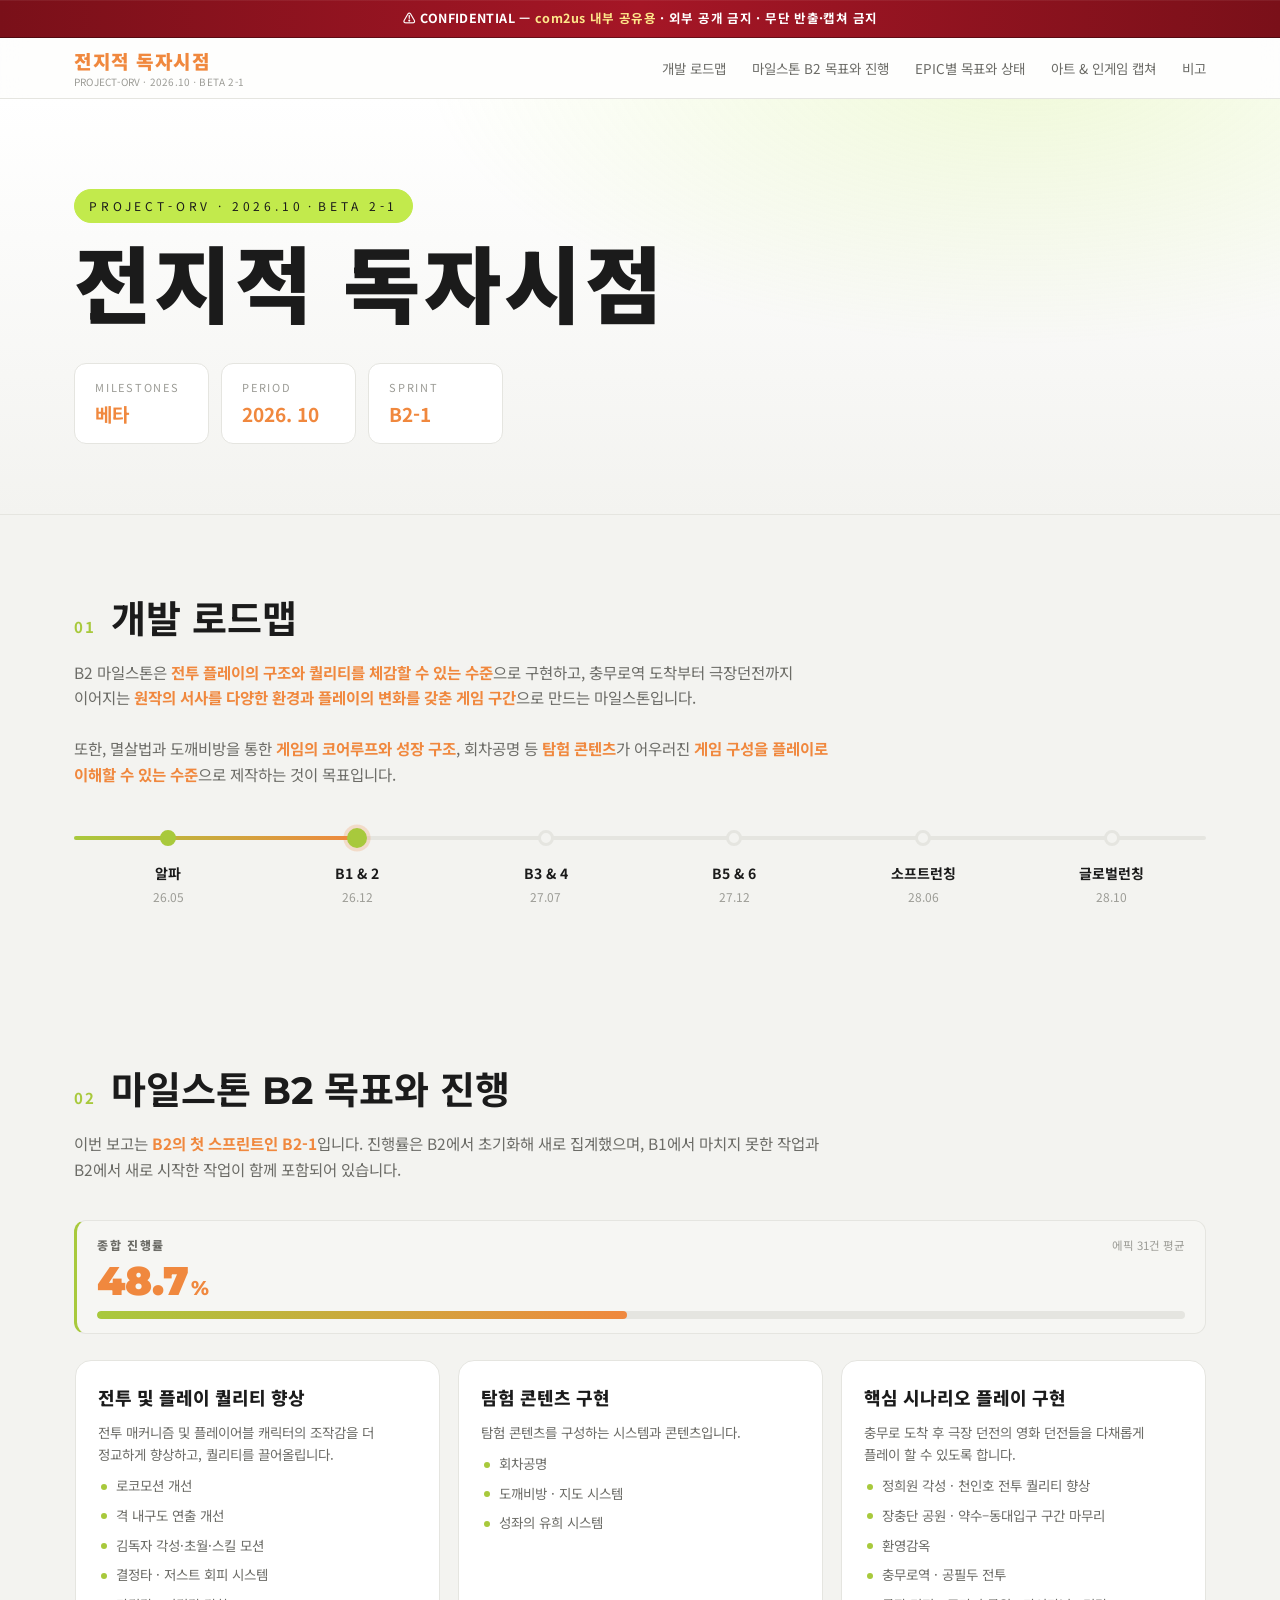
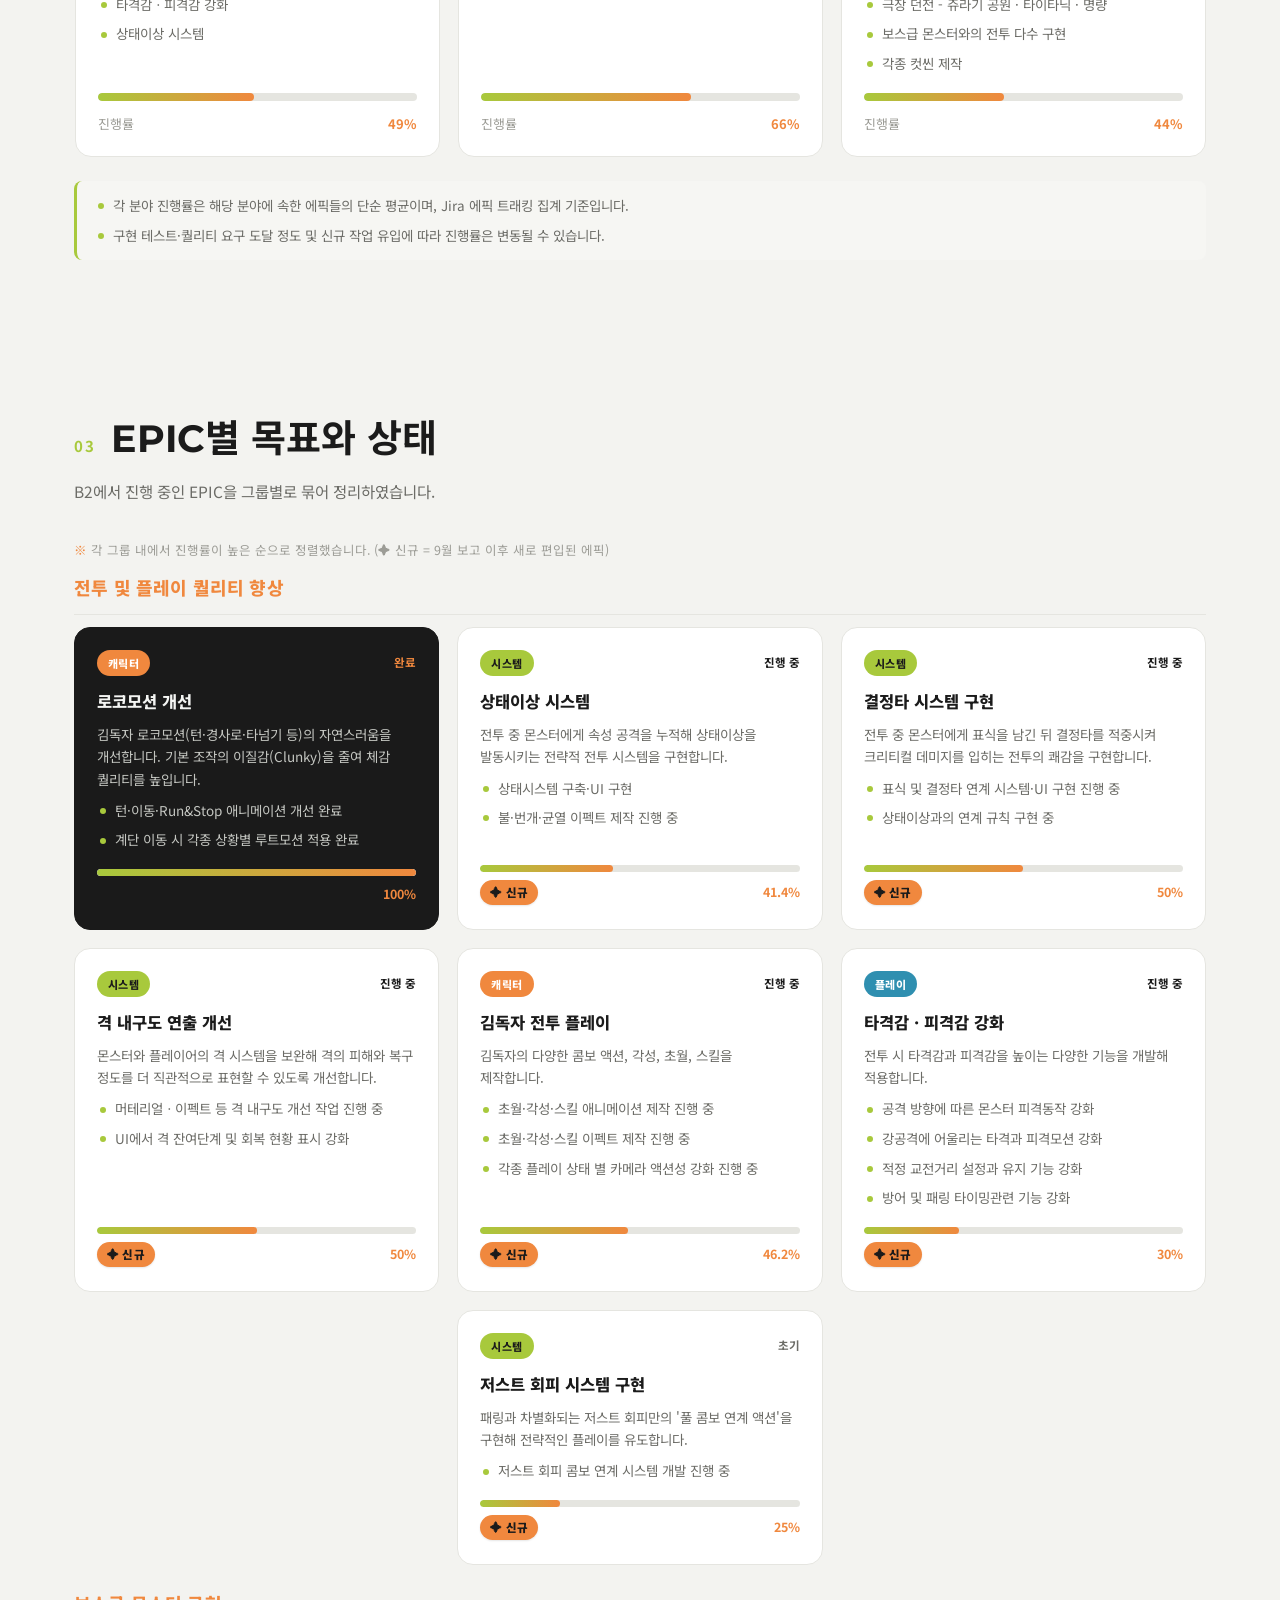
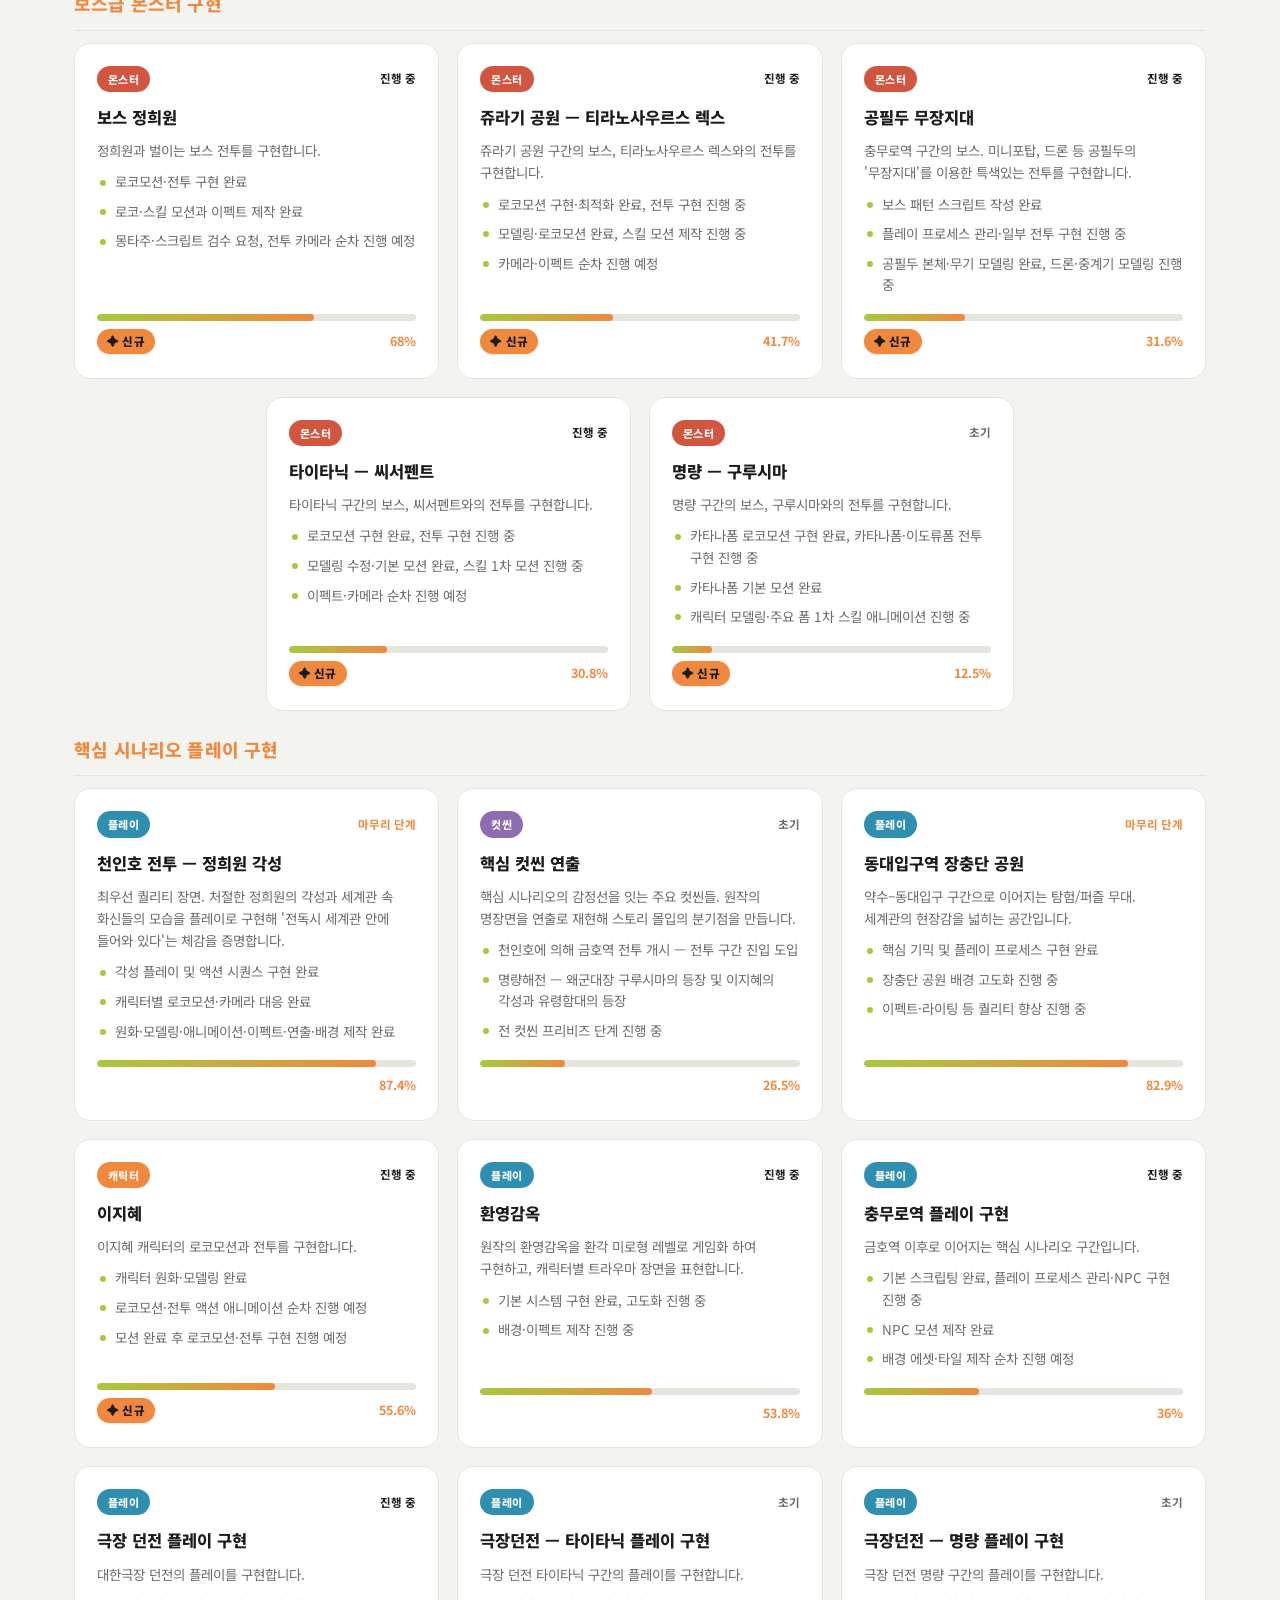
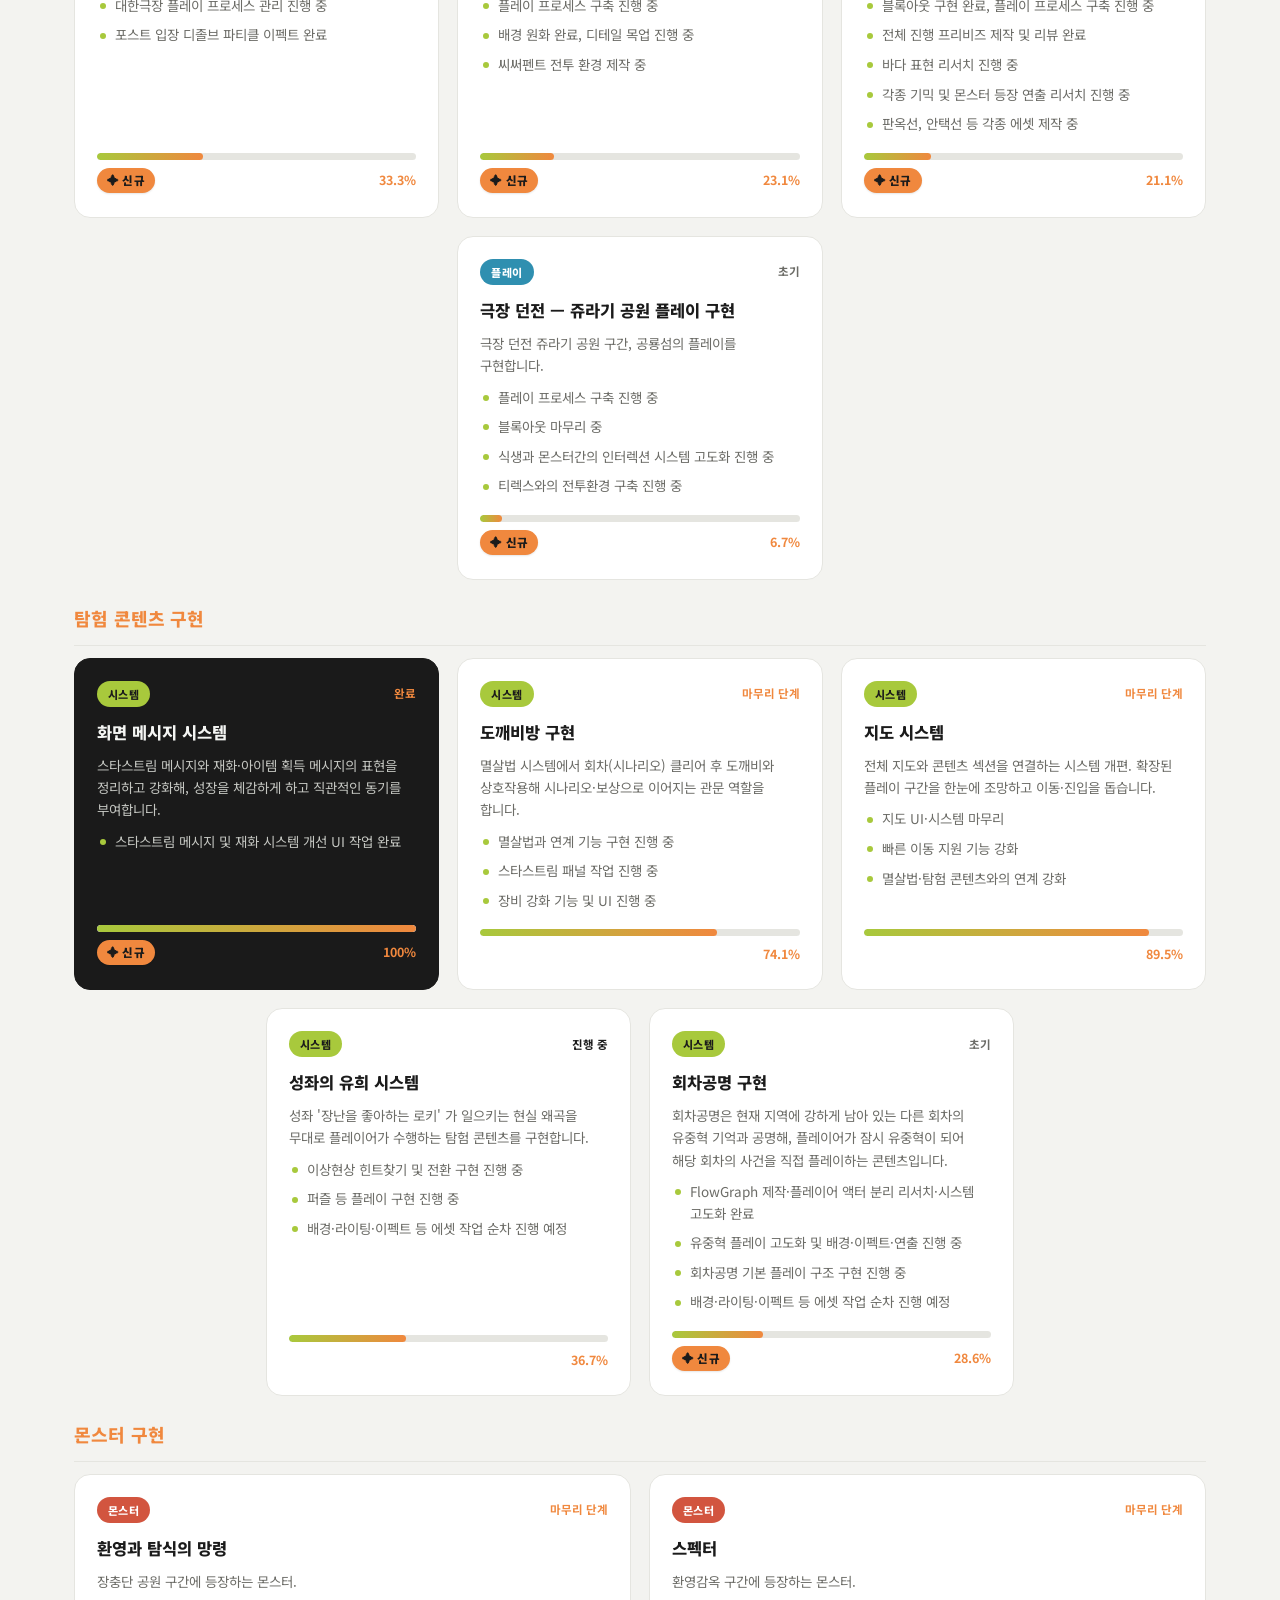
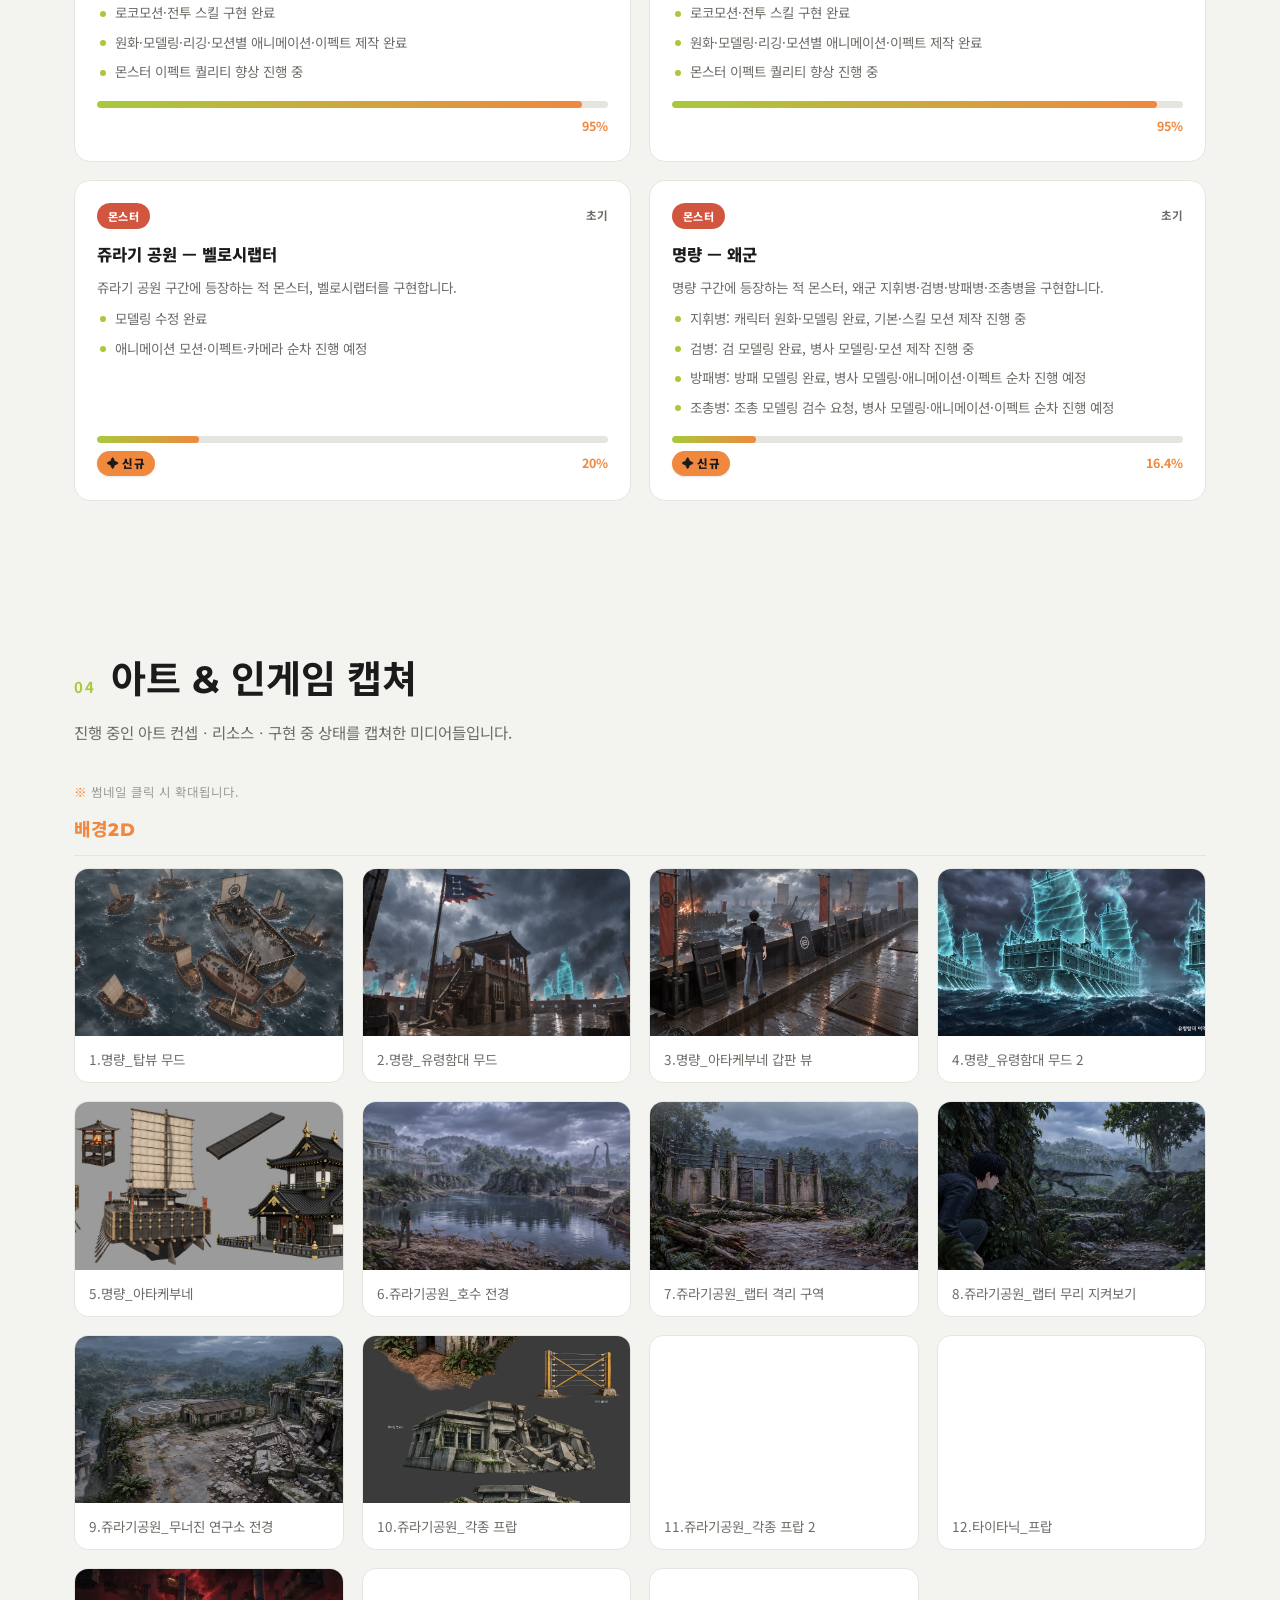
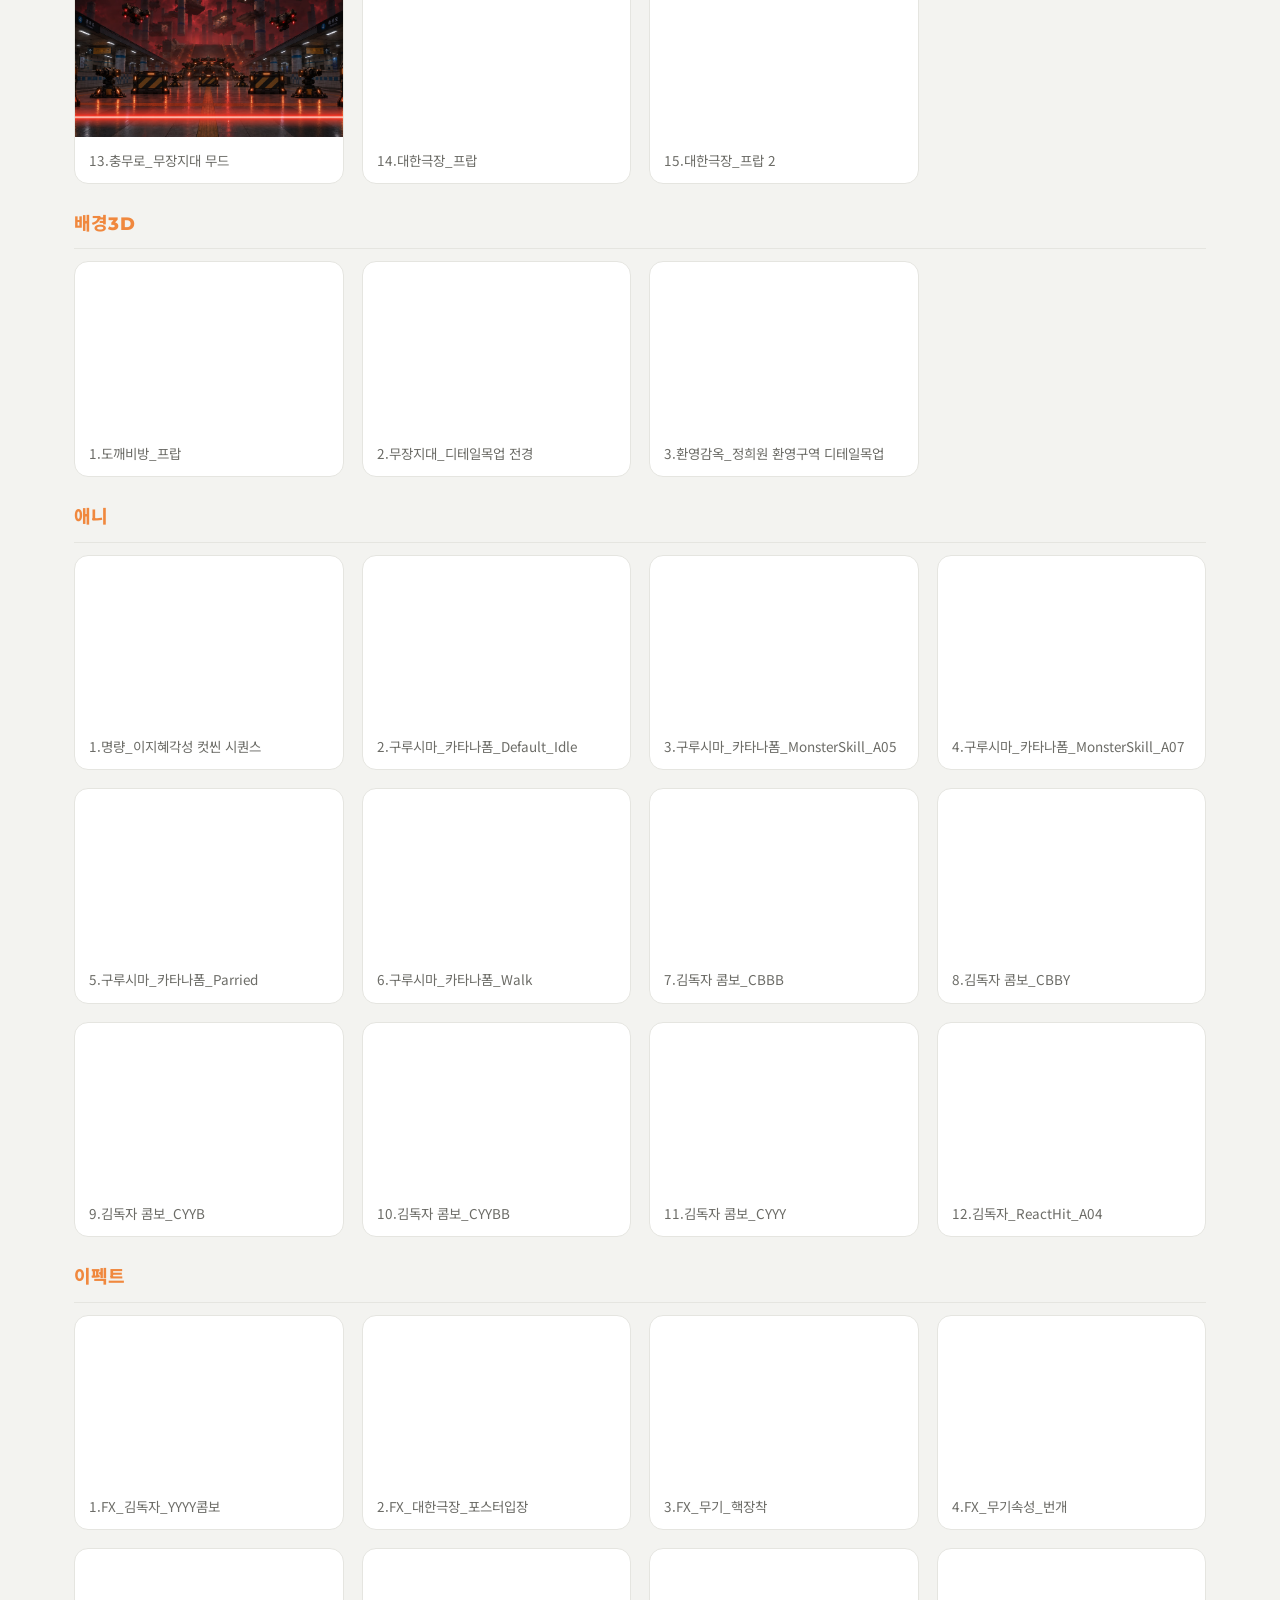
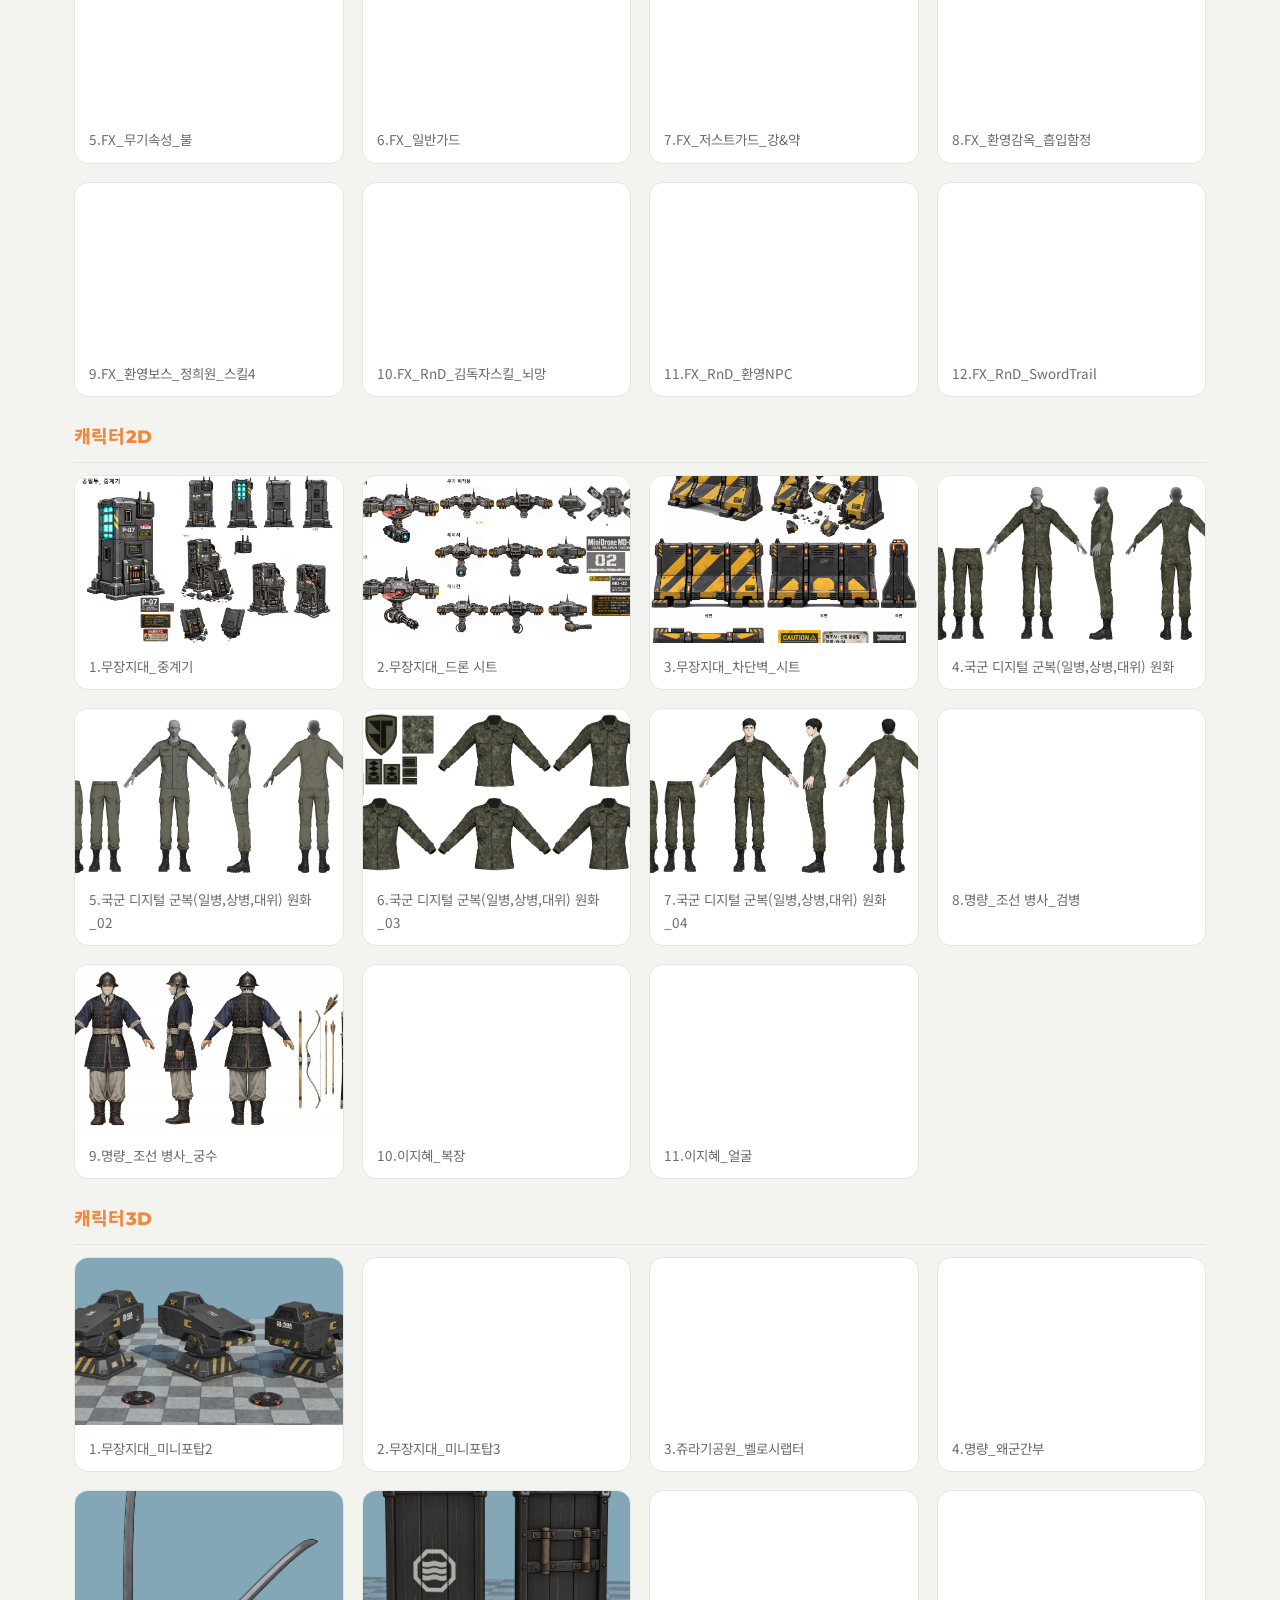
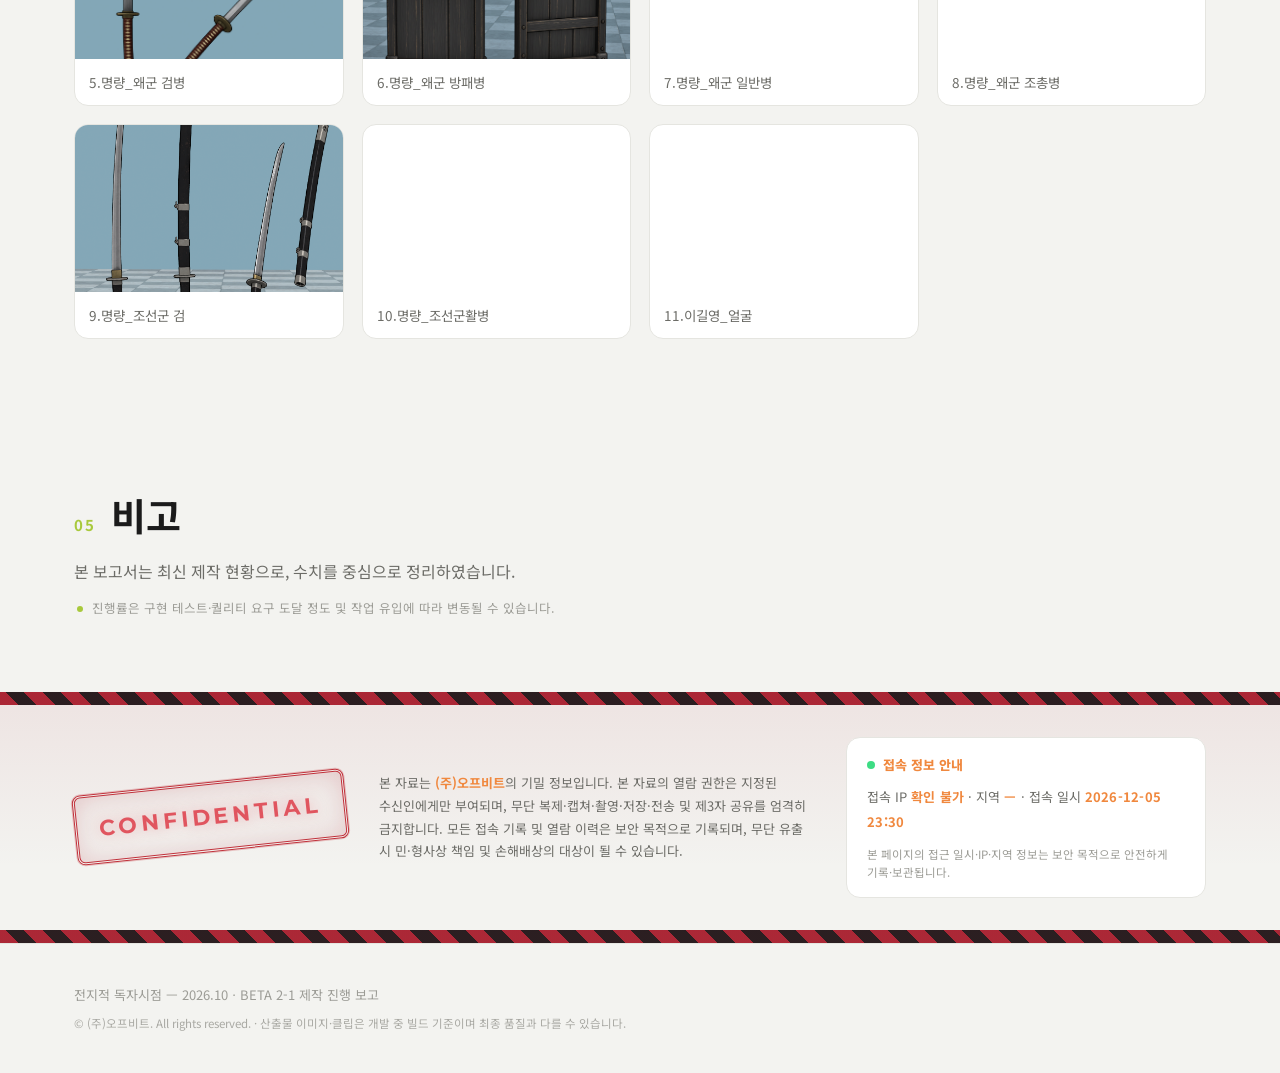
==== commit 43676efa: "chore(report): 배포 26_10 — 65 files (2026-10-28T11:05:12.580Z)" ====
--- a/26_10/index.html
+++ b/26_10/index.html
@@ -713,7 +713,415 @@
 <section id="art" data-node="sections.3">
   <div class="wrap">
     <div class="sec-head"><span class="sec-num">04</span><h2 data-edit="sections.3.title">아트 &amp; 인게임 캡쳐</h2></div>
-    <p class="sec-sub" data-edit="sections.3.subtitle">진행 중인 아트 컨셉ㆍ리소스ㆍ구현 중 상태를 캡쳐한 미디어들입니다.</p>    <p class="sec-hint" data-edit="sections.3.note">썸네일 클릭 시 확대됩니다.</p>              </div>
+    <p class="sec-sub" data-edit="sections.3.subtitle">진행 중인 아트 컨셉ㆍ리소스ㆍ구현 중 상태를 캡쳐한 미디어들입니다.</p>    <p class="sec-hint" data-edit="sections.3.note">썸네일 클릭 시 확대됩니다.</p>              <div class="cgroup cgroup-first">
+        <h3 class="cards-group-head">배경2D</h3>        <div class="gallery">
+                      <figure class="card " data-node="sections.3.cards.0">
+                            <a class="card-thumb" href="#lb-view" data-lb="img" data-lb-src="assets/baegyeong2d-1.-myeongryang_tapbyu-mudeu.dd8f226a.jpg">
+                                  <img src="assets/baegyeong2d-1.-myeongryang_tapbyu-mudeu.dd8f226a.jpg" alt="1.명량_탑뷰 무드" loading="lazy" decoding="async">
+                                <span class="card-zoom" aria-hidden="true">⤢</span>
+              </a>
+              <figcaption data-edit="sections.3.cards.0.caption">1.명량_탑뷰 무드</figcaption>            </figure>
+                      <figure class="card " data-node="sections.3.cards.1">
+                            <a class="card-thumb" href="#lb-view" data-lb="img" data-lb-src="assets/baegyeong2d-2.-myeongryang_mudeu3.585652d3.jpg">
+                                  <img src="assets/baegyeong2d-2.-myeongryang_mudeu3.585652d3.jpg" alt="2.명량_유령함대 무드" loading="lazy" decoding="async">
+                                <span class="card-zoom" aria-hidden="true">⤢</span>
+              </a>
+              <figcaption data-edit="sections.3.cards.1.caption">2.명량_유령함대 무드</figcaption>            </figure>
+                      <figure class="card " data-node="sections.3.cards.2">
+                            <a class="card-thumb" href="#lb-view" data-lb="img" data-lb-src="assets/baegyeong2d-3.myeongryang_atakebune-gappan-byu.2eadae4a.jpg">
+                                  <img src="assets/baegyeong2d-3.myeongryang_atakebune-gappan-byu.2eadae4a.jpg" alt="3.명량_아타케부네 갑판 뷰" loading="lazy" decoding="async">
+                                <span class="card-zoom" aria-hidden="true">⤢</span>
+              </a>
+              <figcaption data-edit="sections.3.cards.2.caption">3.명량_아타케부네 갑판 뷰</figcaption>            </figure>
+                      <figure class="card " data-node="sections.3.cards.3">
+                            <a class="card-thumb" href="#lb-view" data-lb="img" data-lb-src="assets/baegyeong2d-4.yuryeonghamdae-ipekteu-yesi.0babb65d.jpg">
+                                  <img src="assets/baegyeong2d-4.yuryeonghamdae-ipekteu-yesi.0babb65d.jpg" alt="4.명량_유령함대 무드 2" loading="lazy" decoding="async">
+                                <span class="card-zoom" aria-hidden="true">⤢</span>
+              </a>
+              <figcaption data-edit="sections.3.cards.3.caption">4.명량_유령함대 무드 2</figcaption>            </figure>
+                      <figure class="card " data-node="sections.3.cards.4">
+                            <a class="card-thumb" href="#lb-view" data-lb="img" data-lb-src="assets/baegyeong2d-5.atakebune_jeongri2.f94ac31b.jpg">
+                                  <img src="assets/baegyeong2d-5.atakebune_jeongri2.f94ac31b.jpg" alt="5.명량_아타케부네" loading="lazy" decoding="async">
+                                <span class="card-zoom" aria-hidden="true">⤢</span>
+              </a>
+              <figcaption data-edit="sections.3.cards.4.caption">5.명량_아타케부네</figcaption>            </figure>
+                      <figure class="card " data-node="sections.3.cards.5">
+                            <a class="card-thumb" href="#lb-view" data-lb="img" data-lb-src="assets/baegyeong2d-6.jyuragi-gongwon-hosu-jeongyeong-boksa.9c4bc50c.png">
+                                  <img src="assets/baegyeong2d-6.jyuragi-gongwon-hosu-jeongyeong-boksa.9c4bc50c.png" alt="6.쥬라기공원_호수 전경" loading="lazy" decoding="async">
+                                <span class="card-zoom" aria-hidden="true">⤢</span>
+              </a>
+              <figcaption data-edit="sections.3.cards.5.caption">6.쥬라기공원_호수 전경</figcaption>            </figure>
+                      <figure class="card " data-node="sections.3.cards.6">
+                            <a class="card-thumb" href="#lb-view" data-lb="img" data-lb-src="assets/baegyeong2d-7.jyuragi-gongwon-raepteo-gyeokri-guyeok-boksa.52fb93de.jpg">
+                                  <img src="assets/baegyeong2d-7.jyuragi-gongwon-raepteo-gyeokri-guyeok-boksa.52fb93de.jpg" alt="7.쥬라기공원_랩터 격리 구역" loading="lazy" decoding="async">
+                                <span class="card-zoom" aria-hidden="true">⤢</span>
+              </a>
+              <figcaption data-edit="sections.3.cards.6.caption">7.쥬라기공원_랩터 격리 구역</figcaption>            </figure>
+                      <figure class="card " data-node="sections.3.cards.7">
+                            <a class="card-thumb" href="#lb-view" data-lb="img" data-lb-src="assets/baegyeong2d-8.jyuragi-gongwon-raepteo-muri-jikyeobogi-boksa.73632229.jpg">
+                                  <img src="assets/baegyeong2d-8.jyuragi-gongwon-raepteo-muri-jikyeobogi-boksa.73632229.jpg" alt="8.쥬라기공원_랩터 무리 지켜보기" loading="lazy" decoding="async">
+                                <span class="card-zoom" aria-hidden="true">⤢</span>
+              </a>
+              <figcaption data-edit="sections.3.cards.7.caption">8.쥬라기공원_랩터 무리 지켜보기</figcaption>            </figure>
+                      <figure class="card " data-node="sections.3.cards.8">
+                            <a class="card-thumb" href="#lb-view" data-lb="img" data-lb-src="assets/baegyeong2d-9.jyuragi-gongwon-muneojin-yeonguso-boksa.257ac87f.jpg">
+                                  <img src="assets/baegyeong2d-9.jyuragi-gongwon-muneojin-yeonguso-boksa.257ac87f.jpg" alt="9.쥬라기공원_무너진 연구소 전경" loading="lazy" decoding="async">
+                                <span class="card-zoom" aria-hidden="true">⤢</span>
+              </a>
+              <figcaption data-edit="sections.3.cards.8.caption">9.쥬라기공원_무너진 연구소 전경</figcaption>            </figure>
+                      <figure class="card " data-node="sections.3.cards.9">
+                            <a class="card-thumb" href="#lb-view" data-lb="img" data-lb-src="assets/baegyeong2d-10.jyuragi-gongwon_peurap-boksa.d6ce4352.jpg">
+                                  <img src="assets/baegyeong2d-10.jyuragi-gongwon_peurap-boksa.d6ce4352.jpg" alt="10.쥬라기공원_각종 프랍" loading="lazy" decoding="async">
+                                <span class="card-zoom" aria-hidden="true">⤢</span>
+              </a>
+              <figcaption data-edit="sections.3.cards.9.caption">10.쥬라기공원_각종 프랍</figcaption>            </figure>
+                      <figure class="card " data-node="sections.3.cards.10">
+                            <a class="card-thumb" href="#lb-view" data-lb="img" data-lb-src="assets/baegyeong2d-11.jyuragi-gongwon_peurap02-boksa.7057cfb0.jpg">
+                                  <img src="assets/baegyeong2d-11.jyuragi-gongwon_peurap02-boksa.7057cfb0.jpg" alt="11.쥬라기공원_각종 프랍 2" loading="lazy" decoding="async">
+                                <span class="card-zoom" aria-hidden="true">⤢</span>
+              </a>
+              <figcaption data-edit="sections.3.cards.10.caption">11.쥬라기공원_각종 프랍 2</figcaption>            </figure>
+                      <figure class="card " data-node="sections.3.cards.11">
+                            <a class="card-thumb" href="#lb-view" data-lb="img" data-lb-src="assets/baegyeong2d-12.taitanik_peurap.61ab9149.jpg">
+                                  <img src="assets/baegyeong2d-12.taitanik_peurap.61ab9149.jpg" alt="12.타이타닉_프랍" loading="lazy" decoding="async">
+                                <span class="card-zoom" aria-hidden="true">⤢</span>
+              </a>
+              <figcaption data-edit="sections.3.cards.11.caption">12.타이타닉_프랍</figcaption>            </figure>
+                      <figure class="card " data-node="sections.3.cards.12">
+                            <a class="card-thumb" href="#lb-view" data-lb="img" data-lb-src="assets/baegyeong2d-13.chungmuro_mujangjidae0.0c6df5bb.jpg">
+                                  <img src="assets/baegyeong2d-13.chungmuro_mujangjidae0.0c6df5bb.jpg" alt="13.충무로_무장지대 무드" loading="lazy" decoding="async">
+                                <span class="card-zoom" aria-hidden="true">⤢</span>
+              </a>
+              <figcaption data-edit="sections.3.cards.12.caption">13.충무로_무장지대 무드</figcaption>            </figure>
+                      <figure class="card " data-node="sections.3.cards.13">
+                            <a class="card-thumb" href="#lb-view" data-lb="img" data-lb-src="assets/baegyeong2d-14.daehangeukjang_gongyongpeurap2-boksa.659d1fe0.jpg">
+                                  <img src="assets/baegyeong2d-14.daehangeukjang_gongyongpeurap2-boksa.659d1fe0.jpg" alt="14.대한극장_프랍" loading="lazy" decoding="async">
+                                <span class="card-zoom" aria-hidden="true">⤢</span>
+              </a>
+              <figcaption data-edit="sections.3.cards.13.caption">14.대한극장_프랍</figcaption>            </figure>
+                      <figure class="card " data-node="sections.3.cards.14">
+                            <a class="card-thumb" href="#lb-view" data-lb="img" data-lb-src="assets/baegyeong2d-15.daehangeukjang_gongyongpeurap3-boksa.8cedf9a7.jpg">
+                                  <img src="assets/baegyeong2d-15.daehangeukjang_gongyongpeurap3-boksa.8cedf9a7.jpg" alt="15.대한극장_프랍 2" loading="lazy" decoding="async">
+                                <span class="card-zoom" aria-hidden="true">⤢</span>
+              </a>
+              <figcaption data-edit="sections.3.cards.14.caption">15.대한극장_프랍 2</figcaption>            </figure>
+                  </div>
+      </div>
+          <div class="cgroup">
+        <h3 class="cards-group-head">배경3D</h3>        <div class="gallery">
+                      <figure class="card " data-node="sections.3.cards.15">
+                            <a class="card-thumb" href="#lb-view" data-lb="img" data-lb-src="assets/baegyeong3d-dokkaebibang_peurap.4c1747e4.jpg">
+                                  <img src="assets/baegyeong3d-dokkaebibang_peurap.4c1747e4.jpg" alt="1.도깨비방_프랍" loading="lazy" decoding="async">
+                                <span class="card-zoom" aria-hidden="true">⤢</span>
+              </a>
+              <figcaption data-edit="sections.3.cards.15.caption">1.도깨비방_프랍</figcaption>            </figure>
+                      <figure class="card " data-node="sections.3.cards.16">
+                            <a class="card-thumb" href="#lb-view" data-lb="img" data-lb-src="assets/baegyeong3d-mujangjidae_mokeop.05395a2a.png">
+                                  <img src="assets/baegyeong3d-mujangjidae_mokeop.05395a2a.png" alt="2.무장지대_디테일목업 전경" loading="lazy" decoding="async">
+                                <span class="card-zoom" aria-hidden="true">⤢</span>
+              </a>
+              <figcaption data-edit="sections.3.cards.16.caption">2.무장지대_디테일목업 전경</figcaption>            </figure>
+                      <figure class="card " data-node="sections.3.cards.17">
+                            <a class="card-thumb" href="#lb-view" data-lb="img" data-lb-src="assets/baegyeong3d-hwanyeonggamok_jeonghuiwon-boseujeontu-mokeop.cedf5d8b.png">
+                                  <img src="assets/baegyeong3d-hwanyeonggamok_jeonghuiwon-boseujeontu-mokeop.cedf5d8b.png" alt="3.환영감옥_정희원 환영구역 디테일목업" loading="lazy" decoding="async">
+                                <span class="card-zoom" aria-hidden="true">⤢</span>
+              </a>
+              <figcaption data-edit="sections.3.cards.17.caption">3.환영감옥_정희원 환영구역 디테일목업</figcaption>            </figure>
+                  </div>
+      </div>
+          <div class="cgroup">
+        <h3 class="cards-group-head">애니</h3>        <div class="gallery">
+                      <figure class="card " data-node="sections.3.cards.18">
+                            <a class="card-thumb" href="#lb-view" data-lb="video" data-lb-src="assets/aeni-keotssin-ijihyegakseong_270-290-kameragudoreulmoreum.11657c23.mp4">
+                                  <video data-src="assets/aeni-keotssin-ijihyegakseong_270-290-kameragudoreulmoreum.11657c23.mp4" preload="none" muted loop playsinline></video>
+                                <span class="card-zoom" aria-hidden="true">⤢</span>
+              </a>
+              <figcaption data-edit="sections.3.cards.18.caption">1.명량_이지혜각성 컷씬 시퀀스</figcaption>            </figure>
+                      <figure class="card " data-node="sections.3.cards.19">
+                            <a class="card-thumb" href="#lb-view" data-lb="video" data-lb-src="assets/aeni-gureusima_katanapom_default_idle.8c5e304a.mp4">
+                                  <video data-src="assets/aeni-gureusima_katanapom_default_idle.8c5e304a.mp4" preload="none" muted loop playsinline></video>
+                                <span class="card-zoom" aria-hidden="true">⤢</span>
+              </a>
+              <figcaption data-edit="sections.3.cards.19.caption">2.구루시마_카타나폼_Default_Idle</figcaption>            </figure>
+                      <figure class="card " data-node="sections.3.cards.20">
+                            <a class="card-thumb" href="#lb-view" data-lb="video" data-lb-src="assets/aeni-gureusima_katanapom_monsterskill_a05.663b1733.mp4">
+                                  <video data-src="assets/aeni-gureusima_katanapom_monsterskill_a05.663b1733.mp4" preload="none" muted loop playsinline></video>
+                                <span class="card-zoom" aria-hidden="true">⤢</span>
+              </a>
+              <figcaption data-edit="sections.3.cards.20.caption">3.구루시마_카타나폼_MonsterSkill_A05</figcaption>            </figure>
+                      <figure class="card " data-node="sections.3.cards.21">
+                            <a class="card-thumb" href="#lb-view" data-lb="video" data-lb-src="assets/aeni-gureusima_katanapom_monsterskill_a07.780141ef.mp4">
+                                  <video data-src="assets/aeni-gureusima_katanapom_monsterskill_a07.780141ef.mp4" preload="none" muted loop playsinline></video>
+                                <span class="card-zoom" aria-hidden="true">⤢</span>
+              </a>
+              <figcaption data-edit="sections.3.cards.21.caption">4.구루시마_카타나폼_MonsterSkill_A07</figcaption>            </figure>
+                      <figure class="card " data-node="sections.3.cards.22">
+                            <a class="card-thumb" href="#lb-view" data-lb="video" data-lb-src="assets/aeni-gureusima_katanapom_parried.e24390df.mp4">
+                                  <video data-src="assets/aeni-gureusima_katanapom_parried.e24390df.mp4" preload="none" muted loop playsinline></video>
+                                <span class="card-zoom" aria-hidden="true">⤢</span>
+              </a>
+              <figcaption data-edit="sections.3.cards.22.caption">5.구루시마_카타나폼_Parried</figcaption>            </figure>
+                      <figure class="card " data-node="sections.3.cards.23">
+                            <a class="card-thumb" href="#lb-view" data-lb="video" data-lb-src="assets/aeni-gureusima_katanapom_walk.93c1f826.mp4">
+                                  <video data-src="assets/aeni-gureusima_katanapom_walk.93c1f826.mp4" preload="none" muted loop playsinline></video>
+                                <span class="card-zoom" aria-hidden="true">⤢</span>
+              </a>
+              <figcaption data-edit="sections.3.cards.23.caption">6.구루시마_카타나폼_Walk</figcaption>            </figure>
+                      <figure class="card " data-node="sections.3.cards.24">
+                            <a class="card-thumb" href="#lb-view" data-lb="video" data-lb-src="assets/aeni-a_bt_kimdokja_mn_action_command_basiccombo_cbbb_awaken01.56572a73.mp4">
+                                  <video data-src="assets/aeni-a_bt_kimdokja_mn_action_command_basiccombo_cbbb_awaken01.56572a73.mp4" preload="none" muted loop playsinline></video>
+                                <span class="card-zoom" aria-hidden="true">⤢</span>
+              </a>
+              <figcaption data-edit="sections.3.cards.24.caption">7.김독자 콤보_CBBB</figcaption>            </figure>
+                      <figure class="card " data-node="sections.3.cards.25">
+                            <a class="card-thumb" href="#lb-view" data-lb="video" data-lb-src="assets/aeni-a_bt_kimdokja_mn_action_command_basiccombo_cbby_awaken01.9372305c.mp4">
+                                  <video data-src="assets/aeni-a_bt_kimdokja_mn_action_command_basiccombo_cbby_awaken01.9372305c.mp4" preload="none" muted loop playsinline></video>
+                                <span class="card-zoom" aria-hidden="true">⤢</span>
+              </a>
+              <figcaption data-edit="sections.3.cards.25.caption">8.김독자 콤보_CBBY</figcaption>            </figure>
+                      <figure class="card " data-node="sections.3.cards.26">
+                            <a class="card-thumb" href="#lb-view" data-lb="video" data-lb-src="assets/aeni-a_bt_kimdokja_mn_action_command_basiccombo_cyyb_awaken01.1c1cc427.mp4">
+                                  <video data-src="assets/aeni-a_bt_kimdokja_mn_action_command_basiccombo_cyyb_awaken01.1c1cc427.mp4" preload="none" muted loop playsinline></video>
+                                <span class="card-zoom" aria-hidden="true">⤢</span>
+              </a>
+              <figcaption data-edit="sections.3.cards.26.caption">9.김독자 콤보_CYYB</figcaption>            </figure>
+                      <figure class="card " data-node="sections.3.cards.27">
+                            <a class="card-thumb" href="#lb-view" data-lb="video" data-lb-src="assets/aeni-a_bt_kimdokja_mn_action_command_basiccombo_cyybb_awaken01.6ccc2bd5.mp4">
+                                  <video data-src="assets/aeni-a_bt_kimdokja_mn_action_command_basiccombo_cyybb_awaken01.6ccc2bd5.mp4" preload="none" muted loop playsinline></video>
+                                <span class="card-zoom" aria-hidden="true">⤢</span>
+              </a>
+              <figcaption data-edit="sections.3.cards.27.caption">10.김독자 콤보_CYYBB</figcaption>            </figure>
+                      <figure class="card " data-node="sections.3.cards.28">
+                            <a class="card-thumb" href="#lb-view" data-lb="video" data-lb-src="assets/aeni-a_bt_kimdokja_mn_action_command_basiccombo_cyyy_awaken01.cfd85797.mp4">
+                                  <video data-src="assets/aeni-a_bt_kimdokja_mn_action_command_basiccombo_cyyy_awaken01.cfd85797.mp4" preload="none" muted loop playsinline></video>
+                                <span class="card-zoom" aria-hidden="true">⤢</span>
+              </a>
+              <figcaption data-edit="sections.3.cards.28.caption">11.김독자 콤보_CYYY</figcaption>            </figure>
+                      <figure class="card " data-node="sections.3.cards.29">
+                            <a class="card-thumb" href="#lb-view" data-lb="video" data-lb-src="assets/aeni-a_bt_kimdokja_mn_action_react_hit_a04_front.07764f28.mp4">
+                                  <video data-src="assets/aeni-a_bt_kimdokja_mn_action_react_hit_a04_front.07764f28.mp4" preload="none" muted loop playsinline></video>
+                                <span class="card-zoom" aria-hidden="true">⤢</span>
+              </a>
+              <figcaption data-edit="sections.3.cards.29.caption">12.김독자_ReactHit_A04</figcaption>            </figure>
+                  </div>
+      </div>
+          <div class="cgroup">
+        <h3 class="cards-group-head">이펙트</h3>        <div class="gallery">
+                      <figure class="card " data-node="sections.3.cards.30">
+                            <a class="card-thumb" href="#lb-view" data-lb="video" data-lb-src="assets/ipekteu-fx_gimdokja_yyyykombo.0eb36582.mp4">
+                                  <video data-src="assets/ipekteu-fx_gimdokja_yyyykombo.0eb36582.mp4" preload="none" muted loop playsinline></video>
+                                <span class="card-zoom" aria-hidden="true">⤢</span>
+              </a>
+              <figcaption data-edit="sections.3.cards.30.caption">1.FX_김독자_YYYY콤보</figcaption>            </figure>
+                      <figure class="card " data-node="sections.3.cards.31">
+                            <a class="card-thumb" href="#lb-view" data-lb="video" data-lb-src="assets/ipekteu-fx_daehangeukjang_poseuteoipjang_.99943316.mp4">
+                                  <video data-src="assets/ipekteu-fx_daehangeukjang_poseuteoipjang_.99943316.mp4" preload="none" muted loop playsinline></video>
+                                <span class="card-zoom" aria-hidden="true">⤢</span>
+              </a>
+              <figcaption data-edit="sections.3.cards.31.caption">2.FX_대한극장_포스터입장</figcaption>            </figure>
+                      <figure class="card " data-node="sections.3.cards.32">
+                            <a class="card-thumb" href="#lb-view" data-lb="video" data-lb-src="assets/ipekteu-fx_mugi_haekjangchak.62e095c5.mp4">
+                                  <video data-src="assets/ipekteu-fx_mugi_haekjangchak.62e095c5.mp4" preload="none" muted loop playsinline></video>
+                                <span class="card-zoom" aria-hidden="true">⤢</span>
+              </a>
+              <figcaption data-edit="sections.3.cards.32.caption">3.FX_무기_핵장착</figcaption>            </figure>
+                      <figure class="card " data-node="sections.3.cards.33">
+                            <a class="card-thumb" href="#lb-view" data-lb="video" data-lb-src="assets/ipekteu-fx_mugisokseong_beongae.82f50ad7.mp4">
+                                  <video data-src="assets/ipekteu-fx_mugisokseong_beongae.82f50ad7.mp4" preload="none" muted loop playsinline></video>
+                                <span class="card-zoom" aria-hidden="true">⤢</span>
+              </a>
+              <figcaption data-edit="sections.3.cards.33.caption">4.FX_무기속성_번개</figcaption>            </figure>
+                      <figure class="card " data-node="sections.3.cards.34">
+                            <a class="card-thumb" href="#lb-view" data-lb="video" data-lb-src="assets/ipekteu-fx_mugisokseong_bul.95005af8.mp4">
+                                  <video data-src="assets/ipekteu-fx_mugisokseong_bul.95005af8.mp4" preload="none" muted loop playsinline></video>
+                                <span class="card-zoom" aria-hidden="true">⤢</span>
+              </a>
+              <figcaption data-edit="sections.3.cards.34.caption">5.FX_무기속성_불</figcaption>            </figure>
+                      <figure class="card " data-node="sections.3.cards.35">
+                            <a class="card-thumb" href="#lb-view" data-lb="video" data-lb-src="assets/ipekteu-fx_ilbangadeu.d557e58a.mp4">
+                                  <video data-src="assets/ipekteu-fx_ilbangadeu.d557e58a.mp4" preload="none" muted loop playsinline></video>
+                                <span class="card-zoom" aria-hidden="true">⤢</span>
+              </a>
+              <figcaption data-edit="sections.3.cards.35.caption">6.FX_일반가드</figcaption>            </figure>
+                      <figure class="card " data-node="sections.3.cards.36">
+                            <a class="card-thumb" href="#lb-view" data-lb="video" data-lb-src="assets/ipekteu-fx_jeoseuteugadeu_gang_yak.3ae226ff.mp4">
+                                  <video data-src="assets/ipekteu-fx_jeoseuteugadeu_gang_yak.3ae226ff.mp4" preload="none" muted loop playsinline></video>
+                                <span class="card-zoom" aria-hidden="true">⤢</span>
+              </a>
+              <figcaption data-edit="sections.3.cards.36.caption">7.FX_저스트가드_강&amp;약</figcaption>            </figure>
+                      <figure class="card " data-node="sections.3.cards.37">
+                            <a class="card-thumb" href="#lb-view" data-lb="video" data-lb-src="assets/ipekteu-fx_hwanyeonggamok_heupiphamjeong.0ad210ab.mp4">
+                                  <video data-src="assets/ipekteu-fx_hwanyeonggamok_heupiphamjeong.0ad210ab.mp4" preload="none" muted loop playsinline></video>
+                                <span class="card-zoom" aria-hidden="true">⤢</span>
+              </a>
+              <figcaption data-edit="sections.3.cards.37.caption">8.FX_환영감옥_흡입함정</figcaption>            </figure>
+                      <figure class="card " data-node="sections.3.cards.38">
+                            <a class="card-thumb" href="#lb-view" data-lb="video" data-lb-src="assets/ipekteu-fx_hwanyeongboseu_jeonghuiwon_seukil4.242773aa.mp4">
+                                  <video data-src="assets/ipekteu-fx_hwanyeongboseu_jeonghuiwon_seukil4.242773aa.mp4" preload="none" muted loop playsinline></video>
+                                <span class="card-zoom" aria-hidden="true">⤢</span>
+              </a>
+              <figcaption data-edit="sections.3.cards.38.caption">9.FX_환영보스_정희원_스킬4</figcaption>            </figure>
+                      <figure class="card " data-node="sections.3.cards.39">
+                            <a class="card-thumb" href="#lb-view" data-lb="video" data-lb-src="assets/ipekteu-fx_rnd_gimdokjaseukil_noemang.28545350.mp4">
+                                  <video data-src="assets/ipekteu-fx_rnd_gimdokjaseukil_noemang.28545350.mp4" preload="none" muted loop playsinline></video>
+                                <span class="card-zoom" aria-hidden="true">⤢</span>
+              </a>
+              <figcaption data-edit="sections.3.cards.39.caption">10.FX_RnD_김독자스킬_뇌망</figcaption>            </figure>
+                      <figure class="card " data-node="sections.3.cards.40">
+                            <a class="card-thumb" href="#lb-view" data-lb="video" data-lb-src="assets/ipekteu-fx_rnd_hwanyeongnpc.608293ba.mp4">
+                                  <video data-src="assets/ipekteu-fx_rnd_hwanyeongnpc.608293ba.mp4" preload="none" muted loop playsinline></video>
+                                <span class="card-zoom" aria-hidden="true">⤢</span>
+              </a>
+              <figcaption data-edit="sections.3.cards.40.caption">11.FX_RnD_환영NPC</figcaption>            </figure>
+                      <figure class="card " data-node="sections.3.cards.41">
+                            <a class="card-thumb" href="#lb-view" data-lb="video" data-lb-src="assets/ipekteu-fx_rnd_trail.d3f91f6b.mp4">
+                                  <video data-src="assets/ipekteu-fx_rnd_trail.d3f91f6b.mp4" preload="none" muted loop playsinline></video>
+                                <span class="card-zoom" aria-hidden="true">⤢</span>
+              </a>
+              <figcaption data-edit="sections.3.cards.41.caption">12.FX_RnD_SwordTrail</figcaption>            </figure>
+                  </div>
+      </div>
+          <div class="cgroup">
+        <h3 class="cards-group-head">캐릭터2D</h3>        <div class="gallery">
+                      <figure class="card " data-node="sections.3.cards.42">
+                            <a class="card-thumb" href="#lb-view" data-lb="img" data-lb-src="assets/kaerikteo2d-gongpildu_-junggyegi-_wan.9559b10c.jpg">
+                                  <img src="assets/kaerikteo2d-gongpildu_-junggyegi-_wan.9559b10c.jpg" alt="1.무장지대_중계기" loading="lazy" decoding="async">
+                                <span class="card-zoom" aria-hidden="true">⤢</span>
+              </a>
+              <figcaption data-edit="sections.3.cards.42.caption">1.무장지대_중계기</figcaption>            </figure>
+                      <figure class="card " data-node="sections.3.cards.43">
+                            <a class="card-thumb" href="#lb-view" data-lb="img" data-lb-src="assets/kaerikteo2d-deuron_siteu_wan.684a0738.jpg">
+                                  <img src="assets/kaerikteo2d-deuron_siteu_wan.684a0738.jpg" alt="2.무장지대_드론 시트" loading="lazy" decoding="async">
+                                <span class="card-zoom" aria-hidden="true">⤢</span>
+              </a>
+              <figcaption data-edit="sections.3.cards.43.caption">2.무장지대_드론 시트</figcaption>            </figure>
+                      <figure class="card " data-node="sections.3.cards.44">
+                            <a class="card-thumb" href="#lb-view" data-lb="img" data-lb-src="assets/kaerikteo2d-chadanbyeok_siteu_wan.0e6fcb39.jpg">
+                                  <img src="assets/kaerikteo2d-chadanbyeok_siteu_wan.0e6fcb39.jpg" alt="3.무장지대_차단벽_시트" loading="lazy" decoding="async">
+                                <span class="card-zoom" aria-hidden="true">⤢</span>
+              </a>
+              <figcaption data-edit="sections.3.cards.44.caption">3.무장지대_차단벽_시트</figcaption>            </figure>
+                      <figure class="card " data-node="sections.3.cards.45">
+                            <a class="card-thumb" href="#lb-view" data-lb="img" data-lb-src="assets/kaerikteo2d-gukgun-dijiteol-gunbok-ilbyeong-sangbyeong-daewi-wonhwa_01_sujeong.c1576c7e.jpg">
+                                  <img src="assets/kaerikteo2d-gukgun-dijiteol-gunbok-ilbyeong-sangbyeong-daewi-wonhwa_01_sujeong.c1576c7e.jpg" alt="4.국군 디지털 군복(일병,상병,대위) 원화" loading="lazy" decoding="async">
+                                <span class="card-zoom" aria-hidden="true">⤢</span>
+              </a>
+              <figcaption data-edit="sections.3.cards.45.caption">4.국군 디지털 군복(일병,상병,대위) 원화</figcaption>            </figure>
+                      <figure class="card " data-node="sections.3.cards.46">
+                            <a class="card-thumb" href="#lb-view" data-lb="img" data-lb-src="assets/kaerikteo2d-gukgun-dijiteol-gunbok-ilbyeong-sangbyeong-daewi-wonhwa_02_sujeong.13f5bef2.jpg">
+                                  <img src="assets/kaerikteo2d-gukgun-dijiteol-gunbok-ilbyeong-sangbyeong-daewi-wonhwa_02_sujeong.13f5bef2.jpg" alt="5.국군 디지털 군복(일병,상병,대위) 원화_02" loading="lazy" decoding="async">
+                                <span class="card-zoom" aria-hidden="true">⤢</span>
+              </a>
+              <figcaption data-edit="sections.3.cards.46.caption">5.국군 디지털 군복(일병,상병,대위) 원화_02</figcaption>            </figure>
+                      <figure class="card " data-node="sections.3.cards.47">
+                            <a class="card-thumb" href="#lb-view" data-lb="img" data-lb-src="assets/kaerikteo2d-gukgun-dijiteol-gunbok-ilbyeong-sangbyeong-daewi-wonhwa_03.1c027f3e.jpg">
+                                  <img src="assets/kaerikteo2d-gukgun-dijiteol-gunbok-ilbyeong-sangbyeong-daewi-wonhwa_03.1c027f3e.jpg" alt="6.국군 디지털 군복(일병,상병,대위) 원화_03" loading="lazy" decoding="async">
+                                <span class="card-zoom" aria-hidden="true">⤢</span>
+              </a>
+              <figcaption data-edit="sections.3.cards.47.caption">6.국군 디지털 군복(일병,상병,대위) 원화_03</figcaption>            </figure>
+                      <figure class="card " data-node="sections.3.cards.48">
+                            <a class="card-thumb" href="#lb-view" data-lb="img" data-lb-src="assets/kaerikteo2d-gukgun-dijiteol-gunbok-ilbyeong-sangbyeong-daewi-wonhwa_04_sujeong.8962c6f8.jpg">
+                                  <img src="assets/kaerikteo2d-gukgun-dijiteol-gunbok-ilbyeong-sangbyeong-daewi-wonhwa_04_sujeong.8962c6f8.jpg" alt="7.국군 디지털 군복(일병,상병,대위) 원화_04" loading="lazy" decoding="async">
+                                <span class="card-zoom" aria-hidden="true">⤢</span>
+              </a>
+              <figcaption data-edit="sections.3.cards.48.caption">7.국군 디지털 군복(일병,상병,대위) 원화_04</figcaption>            </figure>
+                      <figure class="card " data-node="sections.3.cards.49">
+                            <a class="card-thumb" href="#lb-view" data-lb="img" data-lb-src="assets/kaerikteo2d-myeongryanghaejeon_joseon-byeongsa_geombyeong.eb1cb9a2.jpg">
+                                  <img src="assets/kaerikteo2d-myeongryanghaejeon_joseon-byeongsa_geombyeong.eb1cb9a2.jpg" alt="8.명량_조선 병사_검병" loading="lazy" decoding="async">
+                                <span class="card-zoom" aria-hidden="true">⤢</span>
+              </a>
+              <figcaption data-edit="sections.3.cards.49.caption">8.명량_조선 병사_검병</figcaption>            </figure>
+                      <figure class="card " data-node="sections.3.cards.50">
+                            <a class="card-thumb" href="#lb-view" data-lb="img" data-lb-src="assets/kaerikteo2d-myeongryanghaejeon_joseon-byeongsa_gungsu.64c77320.jpg">
+                                  <img src="assets/kaerikteo2d-myeongryanghaejeon_joseon-byeongsa_gungsu.64c77320.jpg" alt="9.명량_조선 병사_궁수" loading="lazy" decoding="async">
+                                <span class="card-zoom" aria-hidden="true">⤢</span>
+              </a>
+              <figcaption data-edit="sections.3.cards.50.caption">9.명량_조선 병사_궁수</figcaption>            </figure>
+                      <figure class="card " data-node="sections.3.cards.51">
+                            <a class="card-thumb" href="#lb-view" data-lb="img" data-lb-src="assets/kaerikteo2d-ijihye_bokjangkwoleop.c52f5196.jpg">
+                                  <img src="assets/kaerikteo2d-ijihye_bokjangkwoleop.c52f5196.jpg" alt="10.이지혜_복장" loading="lazy" decoding="async">
+                                <span class="card-zoom" aria-hidden="true">⤢</span>
+              </a>
+              <figcaption data-edit="sections.3.cards.51.caption">10.이지혜_복장</figcaption>            </figure>
+                      <figure class="card " data-node="sections.3.cards.52">
+                            <a class="card-thumb" href="#lb-view" data-lb="img" data-lb-src="assets/kaerikteo2d-ijihye_eolgul-kwoleop.6438d7fc.jpg">
+                                  <img src="assets/kaerikteo2d-ijihye_eolgul-kwoleop.6438d7fc.jpg" alt="11.이지혜_얼굴" loading="lazy" decoding="async">
+                                <span class="card-zoom" aria-hidden="true">⤢</span>
+              </a>
+              <figcaption data-edit="sections.3.cards.52.caption">11.이지혜_얼굴</figcaption>            </figure>
+                  </div>
+      </div>
+          <div class="cgroup">
+        <h3 class="cards-group-head">캐릭터3D</h3>        <div class="gallery">
+                      <figure class="card " data-node="sections.3.cards.53">
+                            <a class="card-thumb" href="#lb-view" data-lb="img" data-lb-src="assets/kaerikteo3d-minipotap2.d546df06.png">
+                                  <img src="assets/kaerikteo3d-minipotap2.d546df06.png" alt="1.무장지대_미니포탑2" loading="lazy" decoding="async">
+                                <span class="card-zoom" aria-hidden="true">⤢</span>
+              </a>
+              <figcaption data-edit="sections.3.cards.53.caption">1.무장지대_미니포탑2</figcaption>            </figure>
+                      <figure class="card " data-node="sections.3.cards.54">
+                            <a class="card-thumb" href="#lb-view" data-lb="img" data-lb-src="assets/kaerikteo3d-minipotap3.4d81dc38.png">
+                                  <img src="assets/kaerikteo3d-minipotap3.4d81dc38.png" alt="2.무장지대_미니포탑3" loading="lazy" decoding="async">
+                                <span class="card-zoom" aria-hidden="true">⤢</span>
+              </a>
+              <figcaption data-edit="sections.3.cards.54.caption">2.무장지대_미니포탑3</figcaption>            </figure>
+                      <figure class="card " data-node="sections.3.cards.55">
+                            <a class="card-thumb" href="#lb-view" data-lb="img" data-lb-src="assets/kaerikteo3d-belrosiraepteo.04802f31.jpg">
+                                  <img src="assets/kaerikteo3d-belrosiraepteo.04802f31.jpg" alt="3.쥬라기공원_벨로시랩터" loading="lazy" decoding="async">
+                                <span class="card-zoom" aria-hidden="true">⤢</span>
+              </a>
+              <figcaption data-edit="sections.3.cards.55.caption">3.쥬라기공원_벨로시랩터</figcaption>            </figure>
+                      <figure class="card " data-node="sections.3.cards.56">
+                            <a class="card-thumb" href="#lb-view" data-lb="img" data-lb-src="assets/kaerikteo3d-waegunganbu.19b43ca3.jpg">
+                                  <img src="assets/kaerikteo3d-waegunganbu.19b43ca3.jpg" alt="4.명량_왜군간부" loading="lazy" decoding="async">
+                                <span class="card-zoom" aria-hidden="true">⤢</span>
+              </a>
+              <figcaption data-edit="sections.3.cards.56.caption">4.명량_왜군간부</figcaption>            </figure>
+                      <figure class="card " data-node="sections.3.cards.57">
+                            <a class="card-thumb" href="#lb-view" data-lb="img" data-lb-src="assets/kaerikteo3d-waegungeom.ddf910cb.png">
+                                  <img src="assets/kaerikteo3d-waegungeom.ddf910cb.png" alt="5.명량_왜군 검병" loading="lazy" decoding="async">
+                                <span class="card-zoom" aria-hidden="true">⤢</span>
+              </a>
+              <figcaption data-edit="sections.3.cards.57.caption">5.명량_왜군 검병</figcaption>            </figure>
+                      <figure class="card " data-node="sections.3.cards.58">
+                            <a class="card-thumb" href="#lb-view" data-lb="img" data-lb-src="assets/kaerikteo3d-waegunbangpae.6b97f747.png">
+                                  <img src="assets/kaerikteo3d-waegunbangpae.6b97f747.png" alt="6.명량_왜군 방패병" loading="lazy" decoding="async">
+                                <span class="card-zoom" aria-hidden="true">⤢</span>
+              </a>
+              <figcaption data-edit="sections.3.cards.58.caption">6.명량_왜군 방패병</figcaption>            </figure>
+                      <figure class="card " data-node="sections.3.cards.59">
+                            <a class="card-thumb" href="#lb-view" data-lb="img" data-lb-src="assets/kaerikteo3d-waegunilbanbyeong.e736a0ac.jpg">
+                                  <img src="assets/kaerikteo3d-waegunilbanbyeong.e736a0ac.jpg" alt="7.명량_왜군 일반병" loading="lazy" decoding="async">
+                                <span class="card-zoom" aria-hidden="true">⤢</span>
+              </a>
+              <figcaption data-edit="sections.3.cards.59.caption">7.명량_왜군 일반병</figcaption>            </figure>
+                      <figure class="card " data-node="sections.3.cards.60">
+                            <a class="card-thumb" href="#lb-view" data-lb="img" data-lb-src="assets/kaerikteo3d-waegunjochong.7e9eb809.png">
+                                  <img src="assets/kaerikteo3d-waegunjochong.7e9eb809.png" alt="8.명량_왜군 조총병" loading="lazy" decoding="async">
+                                <span class="card-zoom" aria-hidden="true">⤢</span>
+              </a>
+              <figcaption data-edit="sections.3.cards.60.caption">8.명량_왜군 조총병</figcaption>            </figure>
+                      <figure class="card " data-node="sections.3.cards.61">
+                            <a class="card-thumb" href="#lb-view" data-lb="img" data-lb-src="assets/kaerikteo3d-joseongun_geom.ff22d5f3.png">
+                                  <img src="assets/kaerikteo3d-joseongun_geom.ff22d5f3.png" alt="9.명량_조선군 검" loading="lazy" decoding="async">
+                                <span class="card-zoom" aria-hidden="true">⤢</span>
+              </a>
+              <figcaption data-edit="sections.3.cards.61.caption">9.명량_조선군 검</figcaption>            </figure>
+                      <figure class="card " data-node="sections.3.cards.62">
+                            <a class="card-thumb" href="#lb-view" data-lb="img" data-lb-src="assets/kaerikteo3d-joseongunhwalbyeong.1d699d9b.jpg">
+                                  <img src="assets/kaerikteo3d-joseongunhwalbyeong.1d699d9b.jpg" alt="10.명량_조선군활병" loading="lazy" decoding="async">
+                                <span class="card-zoom" aria-hidden="true">⤢</span>
+              </a>
+              <figcaption data-edit="sections.3.cards.62.caption">10.명량_조선군활병</figcaption>            </figure>
+                      <figure class="card " data-node="sections.3.cards.63">
+                            <a class="card-thumb" href="#lb-view" data-lb="img" data-lb-src="assets/kaerikteo3d-igilyeong-eolgul-sujeong.06822b4d.jpg">
+                                  <img src="assets/kaerikteo3d-igilyeong-eolgul-sujeong.06822b4d.jpg" alt="11.이길영_얼굴" loading="lazy" decoding="async">
+                                <span class="card-zoom" aria-hidden="true">⤢</span>
+              </a>
+              <figcaption data-edit="sections.3.cards.63.caption">11.이길영_얼굴</figcaption>            </figure>
+                  </div>
+      </div>
+          </div>
 </section>
 
 <section id="notes" data-node="sections.4">
@@ -743,7 +1151,7 @@
     <span class="lightbox-cap"></span>
   </div>
 </div>
-<script id="report-src" type="application/json">{"meta":{"game":"전지적 독자시점","milestone":"PROJECT-ORV","quarter":"2026.10ㆍBETA 2-1","title":"전지적 독자시점","tagline":" ","theme":"orv"},"security":{"banner":"⚠ CONFIDENTIAL — **com2us 내부 공유용** · 외부 공개 금지 · 무단 반출·캡쳐 금지","stamp":"CONFIDENTIAL","notice":"본 자료는 **(주)오프비트**의 기밀 정보입니다. 본 자료의 열람 권한은 지정된 수신인에게만 부여되며, 무단 복제·캡쳐·촬영·저장·전송 및 제3자 공유를 엄격히 금지합니다. 모든 접속 기록 및 열람 이력은 보안 목적으로 기록되며, 무단 유출 시 민·형사상 책임 및 손해배상의 대상이 될 수 있습니다.","accessLog":true,"accessNote":"본 페이지의 접근 일시·IP·지역 정보는 보안 목적으로 안전하게 기록·보관됩니다."},"edit":{"saveEndpoint":"https://orv-report-save.offbeat-696.workers.dev"},"statusbar":[{"k":"MILESTONES","v":"베타"},{"k":"PERIOD","v":"2026. 10"},{"k":"SPRINT","v":"B2-1"}],"sections":[{"type":"roadmap","id":"roadmap","num":"01","title":"개발 로드맵","subtitle":"B2 마일스톤은 **전투 플레이의 구조와 퀄리티를 체감할 수 있는 수준**으로 구현하고, 충무로역 도착부터 극장던전까지 이어지는 **원작의 서사를 다양한 환경과 플레이의 변화를 갖춘 게임 구간**으로 만드는 마일스톤입니다.\n\n또한, 멸살법과 도깨비방을 통한 **게임의 코어루프와 성장 구조**, 회차공명 등 **탐험 콘텐츠**가 어우러진 **게임 구성을 플레이로 이해할 수 있는 수준**으로 제작하는 것이 목표입니다.","phases":[{"label":"알파","period":"26.05","done":true},{"label":"B1 & 2","period":"26.12","current":true},{"label":"B3 & 4","period":"27.07"},{"label":"B5 & 6","period":"27.12"},{"label":"소프트런칭","period":"28.06"},{"label":"글로벌런칭","period":"28.10"}]},{"type":"summary","id":"summary","num":"02","title":"마일스톤 B2 목표와 진행","subtitle":"이번 보고는 **B2의 첫 스프린트인 B2-1**입니다. 진행률은 B2에서 초기화해 새로 집계했으며, B1에서 마치지 못한 작업과 B2에서 새로 시작한 작업이 함께 포함되어 있습니다.","overall":{"label":"종합 진행률","percent":48.7,"caption":"에픽 31건 평균"},"items":[{"label":"전투 및 플레이 퀄리티 향상","sub":"전투 매커니즘 및 플레이어블 캐릭터의 조작감을 더 정교하게 향상하고, 퀄리티를 끌어올립니다.\n\n- 로코모션 개선\n- 격 내구도 연출 개선\n- 김독자 각성·초월·스킬 모션\n- 결정타 · 저스트 회피 시스템\n- 타격감ㆍ피격감 강화\n- 상태이상 시스템","percent":49},{"label":"탐험 콘텐츠 구현","sub":"탐험 콘텐츠를 구성하는 시스템과 콘텐츠입니다.\n\n- 회차공명\n- 도깨비방 · 지도 시스템\n- 성좌의 유희 시스템","percent":66},{"label":"핵심 시나리오 플레이 구현","sub":"충무로 도착 후 극장 던전의 영화 던전들을 다채롭게 플레이 할 수 있도록 합니다.\n- 정희원 각성 · 천인호 전투 퀄리티 향상\n- 장충단 공원 · 약수–동대입구 구간 마무리\n- 환영감옥\n- 충무로역 · 공필두 전투\n- 극장 던전 - 쥬라기 공원 · 타이타닉 · 명량\n- 보스급 몬스터와의 전투 다수 구현\n- 각종 컷씬 제작","percent":44}],"note":"- 각 분야 진행률은 해당 분야에 속한 에픽들의 단순 평균이며, Jira 에픽 트래킹 집계 기준입니다.\n- 구현 테스트·퀄리티 요구 도달 정도 및 신규 작업 유입에 따라 진행률은 변동될 수 있습니다."},{"type":"cards","id":"milestones","num":"03","title":"EPIC별 목표와 상태","subtitle":"B2에서 진행 중인 EPIC을 그룹별로 묶어 정리하였습니다.","note":"각 그룹 내에서 진행률이 높은 순으로 정렬했습니다. (✦ 신규 = 9월 보고 이후 새로 편입된 에픽)","cards":[{"group":"전투 및 플레이 퀄리티 향상","cat":"전투 및 플레이 퀄리티 향상","badge":"캐릭터","badgeVariant":"char","title":"로코모션 개선","body":"김독자 로코모션(턴·경사로·타넘기 등)의 자연스러움을 개선합니다. 기본 조작의 이질감(Clunky)을 줄여 체감 퀄리티를 높입니다.\n\n- 턴·이동·Run&Stop 애니메이션 개선 완료\n- 계단 이동 시 각종 상황별 루트모션 적용 완료","percent":100},{"group":"전투 및 플레이 퀄리티 향상","cat":"전투 및 플레이 퀄리티 향상","badge":"시스템","badgeVariant":"sys","title":"상태이상 시스템","body":"전투 중 몬스터에게 속성 공격을 누적해 상태이상을 발동시키는 전략적 전투 시스템을 구현합니다.\n\n- 상태시스템 구축·UI 구현\n- 불·번개·균열 이펙트 제작 진행 중","percent":41.4,"deltaNew":true},{"group":"전투 및 플레이 퀄리티 향상","cat":"전투 및 플레이 퀄리티 향상","badge":"시스템","badgeVariant":"sys","title":"결정타 시스템 구현","body":"전투 중 몬스터에게 표식을 남긴 뒤 결정타를 적중시켜 크리티컬 데미지를 입히는 전투의 쾌감을 구현합니다.\n\n- 표식 및 결정타 연계 시스템·UI 구현 진행 중\n- 상태이상과의 연계 규칙 구현 중","percent":50,"deltaNew":true},{"group":"전투 및 플레이 퀄리티 향상","cat":"전투 및 플레이 퀄리티 향상","badge":"시스템","badgeVariant":"sys","title":"격 내구도 연출 개선","body":"몬스터와 플레이어의 격 시스템을 보완해 격의 피해와 복구 정도를 더 직관적으로 표현할 수 있도록 개선합니다.\n\n- 머테리얼ㆍ이펙트 등 격 내구도 개선 작업 진행 중\n- UI에서 격 잔여단계 및 회복 현황 표시 강화","percent":50,"deltaNew":true},{"group":"전투 및 플레이 퀄리티 향상","cat":"전투 및 플레이 퀄리티 향상","badge":"캐릭터","badgeVariant":"char","title":"김독자 전투 플레이","body":"김독자의 다양한 콤보 액션, 각성, 초월, 스킬을 제작합니다.\n\n- 초월·각성·스킬 애니메이션 제작 진행 중\n- 초월·각성·스킬 이펙트 제작 진행 중\n- 각종 플레이 상태 별 카메라 액션성 강화 진행 중","percent":46.2,"deltaNew":true},{"group":"전투 및 플레이 퀄리티 향상","cat":"전투 및 플레이 퀄리티 향상","badge":"플레이","badgeVariant":"play","title":"타격감ㆍ피격감 강화","percent":30,"body":"전투 시 타격감과 피격감을 높이는 다양한 기능을 개발해 적용합니다.\n\n- 공격 방향에 따른 몬스터 피격동작 강화\n- 강공격에 어울리는 타격과 피격모션 강화\n- 적정 교전거리 설정과 유지 기능 강화\n- 방어 및 패링 타이밍관련 기능 강화","deltaNew":true},{"group":"전투 및 플레이 퀄리티 향상","cat":"전투 및 플레이 퀄리티 향상","badge":"시스템","badgeVariant":"sys","title":"저스트 회피 시스템 구현","body":"패링과 차별화되는 저스트 회피만의 '풀 콤보 연계 액션'을 구현해 전략적인 플레이를 유도합니다.\n\n- 저스트 회피 콤보 연계 시스템 개발 진행 중","percent":25,"deltaNew":true},{"group":"보스급 몬스터 구현","cat":"핵심 시나리오 플레이 구현","badge":"몬스터","badgeVariant":"mon","title":"보스 정희원","body":"정희원과 벌이는 보스 전투를 구현합니다.\n\n- 로코모션·전투 구현 완료\n- 로코·스킬 모션과 이펙트 제작 완료\n- 몽타주·스크립트 검수 요청, 전투 카메라 순차 진행 예정","percent":68,"deltaNew":true},{"group":"보스급 몬스터 구현","cat":"핵심 시나리오 플레이 구현","badge":"몬스터","badgeVariant":"mon","title":"쥬라기 공원 — 티라노사우르스 렉스","body":"쥬라기 공원 구간의 보스, 티라노사우르스 렉스와의 전투를 구현합니다.\n\n- 로코모션 구현·최적화 완료, 전투 구현 진행 중\n- 모델링·로코모션 완료, 스킬 모션 제작 진행 중\n- 카메라·이펙트 순차 진행 예정","percent":41.7,"deltaNew":true},{"group":"보스급 몬스터 구현","cat":"핵심 시나리오 플레이 구현","badge":"몬스터","badgeVariant":"mon","title":"공필두 무장지대","body":"충무로역 구간의 보스. 미니포탑, 드론 등 공필두의 '무장지대'를 이용한 특색있는 전투를 구현합니다.\n\n- 보스 패턴 스크립트 작성 완료\n- 플레이 프로세스 관리·일부 전투 구현 진행 중\n- 공필두 본체·무기 모델링 완료, 드론·중계기 모델링 진행 중","percent":31.6,"deltaNew":true},{"group":"보스급 몬스터 구현","cat":"핵심 시나리오 플레이 구현","badge":"몬스터","badgeVariant":"mon","title":"타이타닉 — 씨서펜트","body":"타이타닉 구간의 보스, 씨서펜트와의 전투를 구현합니다.\n\n- 로코모션 구현 완료, 전투 구현 진행 중\n- 모델링 수정·기본 모션 완료, 스킬 1차 모션 진행 중\n- 이펙트·카메라 순차 진행 예정","percent":30.8,"deltaNew":true},{"group":"보스급 몬스터 구현","cat":"핵심 시나리오 플레이 구현","badge":"몬스터","badgeVariant":"mon","title":"명량 — 구루시마","body":"명량 구간의 보스, 구루시마와의 전투를 구현합니다.\n\n- 카타나폼 로코모션 구현 완료, 카타나폼·이도류폼 전투 구현 진행 중\n- 카타나폼 기본 모션 완료\n- 캐릭터 모델링·주요 폼 1차 스킬 애니메이션 진행 중","percent":12.5,"deltaNew":true},{"group":"핵심 시나리오 플레이 구현","cat":"핵심 시나리오 플레이 구현","badge":"플레이","badgeVariant":"play","title":"천인호 전투 — 정희원 각성","body":"최우선 퀄리티 장면. 처절한 정희원의 각성과 세계관 속 화신들의 모습을 플레이로 구현해 '전독시 세계관 안에 들어와 있다'는 체감을 증명합니다.\n\n- 각성 플레이 및 액션 시퀀스 구현 완료\n- 캐릭터별 로코모션·카메라 대응 완료\n- 원화·모델링·애니메이션·이펙트·연출·배경 제작 완료","percent":87.4},{"group":"핵심 시나리오 플레이 구현","cat":"핵심 시나리오 플레이 구현","badge":"컷씬","badgeVariant":"cut","title":"핵심 컷씬 연출","body":"핵심 시나리오의 감정선을 잇는 주요 컷씬들. 원작의 명장면을 연출로 재현해 스토리 몰입의 분기점을 만듭니다.\n\n- 천인호에 의해 금호역 전투 개시 — 전투 구간 진입 도입\n- 명량해전 — 왜군대장 구루시마의 등장 및 이지혜의 각성과 유령함대의 등장\n- 전 컷씬 프리비즈 단계 진행 중","percent":26.5},{"group":"핵심 시나리오 플레이 구현","cat":"핵심 시나리오 플레이 구현","badge":"플레이","badgeVariant":"play","title":"동대입구역 장충단 공원","body":"약수–동대입구 구간으로 이어지는 탐험/퍼즐 무대. 세계관의 현장감을 넓히는 공간입니다.\n\n- 핵심 기믹 및 플레이 프로세스 구현 완료\n- 장충단 공원 배경 고도화 진행 중\n- 이펙트·라이팅 등 퀄리티 향상 진행 중","percent":82.9},{"group":"핵심 시나리오 플레이 구현","cat":"핵심 시나리오 플레이 구현","badge":"캐릭터","badgeVariant":"char","title":"이지혜","body":"이지혜 캐릭터의 로코모션과 전투를 구현합니다.\n\n- 캐릭터 원화·모델링 완료\n- 로코모션·전투 액션 애니메이션 순차 진행 예정\n- 모션 완료 후 로코모션·전투 구현 진행 예정","percent":55.6,"deltaNew":true},{"group":"핵심 시나리오 플레이 구현","cat":"핵심 시나리오 플레이 구현","badge":"플레이","badgeVariant":"play","title":"환영감옥","body":"원작의 환영감옥을 환각 미로형 레벨로 게임화 하여 구현하고, 캐릭터별 트라우마 장면을 표현합니다.\n\n- 기본 시스템 구현 완료, 고도화 진행 중\n- 배경·이펙트 제작 진행 중","percent":53.8},{"group":"핵심 시나리오 플레이 구현","cat":"핵심 시나리오 플레이 구현","badge":"플레이","badgeVariant":"play","title":"충무로역 플레이 구현","body":"금호역 이후로 이어지는 핵심 시나리오 구간입니다.\n\n- 기본 스크립팅 완료, 플레이 프로세스 관리·NPC 구현 진행 중\n- NPC 모션 제작 완료\n- 배경 에셋·타일 제작 순차 진행 예정","percent":36},{"group":"핵심 시나리오 플레이 구현","cat":"핵심 시나리오 플레이 구현","badge":"플레이","badgeVariant":"play","title":"극장 던전 플레이 구현","body":"대한극장 던전의 플레이를 구현합니다.\n\n- 대한극장 플레이 프로세스 관리 진행 중\n- 포스트 입장 디졸브 파티클 이펙트 완료","percent":33.3,"deltaNew":true},{"group":"핵심 시나리오 플레이 구현","cat":"핵심 시나리오 플레이 구현","badge":"플레이","badgeVariant":"play","title":"극장던전 — 타이타닉 플레이 구현","body":"극장 던전 타이타닉 구간의 플레이를 구현합니다.\n\n- 플레이 프로세스 구축 진행 중\n- 배경 원화 완료, 디테일 목업 진행 중\n- 씨써펜트 전투 환경 제작 중","percent":23.1,"deltaNew":true},{"group":"핵심 시나리오 플레이 구현","cat":"핵심 시나리오 플레이 구현","badge":"플레이","badgeVariant":"play","title":"극장던전 — 명량 플레이 구현","body":"극장 던전 명량 구간의 플레이를 구현합니다.\n\n- 블록아웃 구현 완료, 플레이 프로세스 구축 진행 중\n- 전체 진행 프리비즈 제작 및 리뷰 완료\n- 바다 표현 리서치 진행 중\n- 각종 기믹 및 몬스터 등장 연출 리서치 진행 중\n- 판옥선, 안택선 등 각종 에셋 제작 중","percent":21.1,"deltaNew":true},{"group":"핵심 시나리오 플레이 구현","cat":"핵심 시나리오 플레이 구현","badge":"플레이","badgeVariant":"play","title":"극장 던전 — 쥬라기 공원 플레이 구현","body":"극장 던전 쥬라기 공원 구간, 공룡섬의 플레이를 구현합니다.\n\n- 플레이 프로세스 구축 진행 중\n- 블록아웃 마무리 중\n- 식생과 몬스터간의 인터렉션 시스템 고도화 진행 중\n- 티렉스와의 전투환경 구축 진행 중","percent":6.7,"deltaNew":true},{"group":"탐험 콘텐츠 구현","cat":"탐험 콘텐츠 구현","badge":"시스템","badgeVariant":"sys","title":"화면 메시지 시스템","body":"스타스트림 메시지와 재화·아이템 획득 메시지의 표현을 정리하고 강화해, 성장을 체감하게 하고 직관적인 동기를 부여합니다.\n\n- 스타스트림 메시지 및 재화 시스템 개선 UI 작업 완료","percent":100,"deltaNew":true},{"group":"탐험 콘텐츠 구현","cat":"탐험 콘텐츠 구현","badge":"시스템","badgeVariant":"sys","title":"도깨비방 구현","body":"멸살법 시스템에서 회차(시나리오) 클리어 후 도깨비와 상호작용해 시나리오·보상으로 이어지는 관문 역할을 합니다.\n\n- 멸살법과 연계 기능 구현 진행 중\n- 스타스트림 패널 작업 진행 중\n- 장비 강화 기능 및 UI 진행 중","percent":74.1},{"group":"탐험 콘텐츠 구현","cat":"탐험 콘텐츠 구현","badge":"시스템","badgeVariant":"sys","title":"지도 시스템","body":"전체 지도와 콘텐츠 섹션을 연결하는 시스템 개편. 확장된 플레이 구간을 한눈에 조망하고 이동·진입을 돕습니다.\n\n- 지도 UI·시스템 마무리\n- 빠른 이동 지원 기능 강화\n- 멸살법·탐험 콘텐츠와의 연계 강화","percent":89.5},{"group":"탐험 콘텐츠 구현","cat":"탐험 콘텐츠 구현","badge":"시스템","badgeVariant":"sys","title":"성좌의 유희 시스템","body":"성좌 '장난을 좋아하는 로키' 가 일으키는 현실 왜곡을 무대로 플레이어가 수행하는 탐험 콘텐츠를 구현합니다.\n\n- 이상현상 힌트찾기 및 전환 구현 진행 중\n- 퍼즐 등 플레이 구현 진행 중\n- 배경·라이팅·이펙트 등 에셋 작업 순차 진행 예정","percent":36.7},{"group":"탐험 콘텐츠 구현","cat":"탐험 콘텐츠 구현","badge":"시스템","badgeVariant":"sys","title":"회차공명 구현","body":"회차공명은 현재 지역에 강하게 남아 있는 다른 회차의 유중혁 기억과 공명해, 플레이어가 잠시 유중혁이 되어 해당 회차의 사건을 직접 플레이하는 콘텐츠입니다.\n\n- FlowGraph 제작·플레이어 액터 분리 리서치·시스템 고도화 완료\n- 유중혁 플레이 고도화 및 배경·이펙트·연출 진행 중\n- 회차공명 기본 플레이 구조 구현 진행 중\n- 배경·라이팅·이펙트 등 에셋 작업 순차 진행 예정","percent":28.6,"deltaNew":true},{"group":"몬스터 구현","cat":"핵심 시나리오 플레이 구현","badge":"몬스터","badgeVariant":"mon","title":"환영과 탐식의 망령","body":"장충단 공원 구간에 등장하는 몬스터.\n\n- 로코모션·전투 스킬 구현 완료\n- 원화·모델링·리깅·모션별 애니메이션·이펙트 제작 완료\n- 몬스터 이펙트 퀄리티 향상 진행 중","percent":95},{"group":"몬스터 구현","cat":"핵심 시나리오 플레이 구현","badge":"몬스터","badgeVariant":"mon","title":"스펙터","body":"환영감옥 구간에 등장하는 몬스터.\n\n- 로코모션·전투 스킬 구현 완료\n- 원화·모델링·리깅·모션별 애니메이션·이펙트 제작 완료\n- 몬스터 이펙트 퀄리티 향상 진행 중","percent":95},{"group":"몬스터 구현","cat":"핵심 시나리오 플레이 구현","badge":"몬스터","badgeVariant":"mon","title":"쥬라기 공원 — 벨로시랩터","body":"쥬라기 공원 구간에 등장하는 적 몬스터, 벨로시랩터를 구현합니다.\n\n- 모델링 수정 완료\n- 애니메이션 모션·이펙트·카메라 순차 진행 예정","percent":20,"deltaNew":true},{"group":"몬스터 구현","cat":"핵심 시나리오 플레이 구현","badge":"몬스터","badgeVariant":"mon","title":"명량 — 왜군","body":"명량 구간에 등장하는 적 몬스터, 왜군 지휘병·검병·방패병·조총병을 구현합니다.\n\n- 지휘병: 캐릭터 원화·모델링 완료, 기본·스킬 모션 제작 진행 중\n- 검병: 검 모델링 완료, 병사 모델링·모션 제작 진행 중\n- 방패병: 방패 모델링 완료, 병사 모델링·애니메이션·이펙트 순차 진행 예정\n- 조총병: 조총 모델링 검수 요청, 병사 모델링·애니메이션·이펙트 순차 진행 예정","percent":16.4,"deltaNew":true}]},{"type":"gallery","id":"art","num":"04","title":"아트 & 인게임 캡쳐","subtitle":"진행 중인 아트 컨셉ㆍ리소스ㆍ구현 중 상태를 캡쳐한 미디어들입니다.","note":"썸네일 클릭 시 확대됩니다.","cards":[]},{"type":"text","id":"notes","num":"05","title":"비고","body":"본 보고서는 최신 제작 현황으로, 수치를 중심으로 정리하였습니다.\n\n- 진행률은 구현 테스트·퀄리티 요구 도달 정도 및 작업 유입에 따라 변동될 수 있습니다."}]}</script>
+<script id="report-src" type="application/json">{"meta":{"game":"전지적 독자시점","milestone":"PROJECT-ORV","quarter":"2026.10ㆍBETA 2-1","title":"전지적 독자시점","tagline":" ","theme":"orv"},"security":{"banner":"⚠ CONFIDENTIAL — **com2us 내부 공유용** · 외부 공개 금지 · 무단 반출·캡쳐 금지","stamp":"CONFIDENTIAL","notice":"본 자료는 **(주)오프비트**의 기밀 정보입니다. 본 자료의 열람 권한은 지정된 수신인에게만 부여되며, 무단 복제·캡쳐·촬영·저장·전송 및 제3자 공유를 엄격히 금지합니다. 모든 접속 기록 및 열람 이력은 보안 목적으로 기록되며, 무단 유출 시 민·형사상 책임 및 손해배상의 대상이 될 수 있습니다.","accessLog":true,"accessNote":"본 페이지의 접근 일시·IP·지역 정보는 보안 목적으로 안전하게 기록·보관됩니다."},"edit":{"saveEndpoint":"https://orv-report-save.offbeat-696.workers.dev"},"statusbar":[{"k":"MILESTONES","v":"베타"},{"k":"PERIOD","v":"2026. 10"},{"k":"SPRINT","v":"B2-1"}],"sections":[{"type":"roadmap","id":"roadmap","num":"01","title":"개발 로드맵","subtitle":"B2 마일스톤은 **전투 플레이의 구조와 퀄리티를 체감할 수 있는 수준**으로 구현하고, 충무로역 도착부터 극장던전까지 이어지는 **원작의 서사를 다양한 환경과 플레이의 변화를 갖춘 게임 구간**으로 만드는 마일스톤입니다.\n\n또한, 멸살법과 도깨비방을 통한 **게임의 코어루프와 성장 구조**, 회차공명 등 **탐험 콘텐츠**가 어우러진 **게임 구성을 플레이로 이해할 수 있는 수준**으로 제작하는 것이 목표입니다.","phases":[{"label":"알파","period":"26.05","done":true},{"label":"B1 & 2","period":"26.12","current":true},{"label":"B3 & 4","period":"27.07"},{"label":"B5 & 6","period":"27.12"},{"label":"소프트런칭","period":"28.06"},{"label":"글로벌런칭","period":"28.10"}]},{"type":"summary","id":"summary","num":"02","title":"마일스톤 B2 목표와 진행","subtitle":"이번 보고는 **B2의 첫 스프린트인 B2-1**입니다. 진행률은 B2에서 초기화해 새로 집계했으며, B1에서 마치지 못한 작업과 B2에서 새로 시작한 작업이 함께 포함되어 있습니다.","overall":{"label":"종합 진행률","percent":48.7,"caption":"에픽 31건 평균"},"items":[{"label":"전투 및 플레이 퀄리티 향상","sub":"전투 매커니즘 및 플레이어블 캐릭터의 조작감을 더 정교하게 향상하고, 퀄리티를 끌어올립니다.\n\n- 로코모션 개선\n- 격 내구도 연출 개선\n- 김독자 각성·초월·스킬 모션\n- 결정타 · 저스트 회피 시스템\n- 타격감ㆍ피격감 강화\n- 상태이상 시스템","percent":49},{"label":"탐험 콘텐츠 구현","sub":"탐험 콘텐츠를 구성하는 시스템과 콘텐츠입니다.\n\n- 회차공명\n- 도깨비방 · 지도 시스템\n- 성좌의 유희 시스템","percent":66},{"label":"핵심 시나리오 플레이 구현","sub":"충무로 도착 후 극장 던전의 영화 던전들을 다채롭게 플레이 할 수 있도록 합니다.\n- 정희원 각성 · 천인호 전투 퀄리티 향상\n- 장충단 공원 · 약수–동대입구 구간 마무리\n- 환영감옥\n- 충무로역 · 공필두 전투\n- 극장 던전 - 쥬라기 공원 · 타이타닉 · 명량\n- 보스급 몬스터와의 전투 다수 구현\n- 각종 컷씬 제작","percent":44}],"note":"- 각 분야 진행률은 해당 분야에 속한 에픽들의 단순 평균이며, Jira 에픽 트래킹 집계 기준입니다.\n- 구현 테스트·퀄리티 요구 도달 정도 및 신규 작업 유입에 따라 진행률은 변동될 수 있습니다."},{"type":"cards","id":"milestones","num":"03","title":"EPIC별 목표와 상태","subtitle":"B2에서 진행 중인 EPIC을 그룹별로 묶어 정리하였습니다.","note":"각 그룹 내에서 진행률이 높은 순으로 정렬했습니다. (✦ 신규 = 9월 보고 이후 새로 편입된 에픽)","cards":[{"group":"전투 및 플레이 퀄리티 향상","cat":"전투 및 플레이 퀄리티 향상","badge":"캐릭터","badgeVariant":"char","title":"로코모션 개선","body":"김독자 로코모션(턴·경사로·타넘기 등)의 자연스러움을 개선합니다. 기본 조작의 이질감(Clunky)을 줄여 체감 퀄리티를 높입니다.\n\n- 턴·이동·Run&Stop 애니메이션 개선 완료\n- 계단 이동 시 각종 상황별 루트모션 적용 완료","percent":100},{"group":"전투 및 플레이 퀄리티 향상","cat":"전투 및 플레이 퀄리티 향상","badge":"시스템","badgeVariant":"sys","title":"상태이상 시스템","body":"전투 중 몬스터에게 속성 공격을 누적해 상태이상을 발동시키는 전략적 전투 시스템을 구현합니다.\n\n- 상태시스템 구축·UI 구현\n- 불·번개·균열 이펙트 제작 진행 중","percent":41.4,"deltaNew":true},{"group":"전투 및 플레이 퀄리티 향상","cat":"전투 및 플레이 퀄리티 향상","badge":"시스템","badgeVariant":"sys","title":"결정타 시스템 구현","body":"전투 중 몬스터에게 표식을 남긴 뒤 결정타를 적중시켜 크리티컬 데미지를 입히는 전투의 쾌감을 구현합니다.\n\n- 표식 및 결정타 연계 시스템·UI 구현 진행 중\n- 상태이상과의 연계 규칙 구현 중","percent":50,"deltaNew":true},{"group":"전투 및 플레이 퀄리티 향상","cat":"전투 및 플레이 퀄리티 향상","badge":"시스템","badgeVariant":"sys","title":"격 내구도 연출 개선","body":"몬스터와 플레이어의 격 시스템을 보완해 격의 피해와 복구 정도를 더 직관적으로 표현할 수 있도록 개선합니다.\n\n- 머테리얼ㆍ이펙트 등 격 내구도 개선 작업 진행 중\n- UI에서 격 잔여단계 및 회복 현황 표시 강화","percent":50,"deltaNew":true},{"group":"전투 및 플레이 퀄리티 향상","cat":"전투 및 플레이 퀄리티 향상","badge":"캐릭터","badgeVariant":"char","title":"김독자 전투 플레이","body":"김독자의 다양한 콤보 액션, 각성, 초월, 스킬을 제작합니다.\n\n- 초월·각성·스킬 애니메이션 제작 진행 중\n- 초월·각성·스킬 이펙트 제작 진행 중\n- 각종 플레이 상태 별 카메라 액션성 강화 진행 중","percent":46.2,"deltaNew":true},{"group":"전투 및 플레이 퀄리티 향상","cat":"전투 및 플레이 퀄리티 향상","badge":"플레이","badgeVariant":"play","title":"타격감ㆍ피격감 강화","percent":30,"body":"전투 시 타격감과 피격감을 높이는 다양한 기능을 개발해 적용합니다.\n\n- 공격 방향에 따른 몬스터 피격동작 강화\n- 강공격에 어울리는 타격과 피격모션 강화\n- 적정 교전거리 설정과 유지 기능 강화\n- 방어 및 패링 타이밍관련 기능 강화","deltaNew":true},{"group":"전투 및 플레이 퀄리티 향상","cat":"전투 및 플레이 퀄리티 향상","badge":"시스템","badgeVariant":"sys","title":"저스트 회피 시스템 구현","body":"패링과 차별화되는 저스트 회피만의 '풀 콤보 연계 액션'을 구현해 전략적인 플레이를 유도합니다.\n\n- 저스트 회피 콤보 연계 시스템 개발 진행 중","percent":25,"deltaNew":true},{"group":"보스급 몬스터 구현","cat":"핵심 시나리오 플레이 구현","badge":"몬스터","badgeVariant":"mon","title":"보스 정희원","body":"정희원과 벌이는 보스 전투를 구현합니다.\n\n- 로코모션·전투 구현 완료\n- 로코·스킬 모션과 이펙트 제작 완료\n- 몽타주·스크립트 검수 요청, 전투 카메라 순차 진행 예정","percent":68,"deltaNew":true},{"group":"보스급 몬스터 구현","cat":"핵심 시나리오 플레이 구현","badge":"몬스터","badgeVariant":"mon","title":"쥬라기 공원 — 티라노사우르스 렉스","body":"쥬라기 공원 구간의 보스, 티라노사우르스 렉스와의 전투를 구현합니다.\n\n- 로코모션 구현·최적화 완료, 전투 구현 진행 중\n- 모델링·로코모션 완료, 스킬 모션 제작 진행 중\n- 카메라·이펙트 순차 진행 예정","percent":41.7,"deltaNew":true},{"group":"보스급 몬스터 구현","cat":"핵심 시나리오 플레이 구현","badge":"몬스터","badgeVariant":"mon","title":"공필두 무장지대","body":"충무로역 구간의 보스. 미니포탑, 드론 등 공필두의 '무장지대'를 이용한 특색있는 전투를 구현합니다.\n\n- 보스 패턴 스크립트 작성 완료\n- 플레이 프로세스 관리·일부 전투 구현 진행 중\n- 공필두 본체·무기 모델링 완료, 드론·중계기 모델링 진행 중","percent":31.6,"deltaNew":true},{"group":"보스급 몬스터 구현","cat":"핵심 시나리오 플레이 구현","badge":"몬스터","badgeVariant":"mon","title":"타이타닉 — 씨서펜트","body":"타이타닉 구간의 보스, 씨서펜트와의 전투를 구현합니다.\n\n- 로코모션 구현 완료, 전투 구현 진행 중\n- 모델링 수정·기본 모션 완료, 스킬 1차 모션 진행 중\n- 이펙트·카메라 순차 진행 예정","percent":30.8,"deltaNew":true},{"group":"보스급 몬스터 구현","cat":"핵심 시나리오 플레이 구현","badge":"몬스터","badgeVariant":"mon","title":"명량 — 구루시마","body":"명량 구간의 보스, 구루시마와의 전투를 구현합니다.\n\n- 카타나폼 로코모션 구현 완료, 카타나폼·이도류폼 전투 구현 진행 중\n- 카타나폼 기본 모션 완료\n- 캐릭터 모델링·주요 폼 1차 스킬 애니메이션 진행 중","percent":12.5,"deltaNew":true},{"group":"핵심 시나리오 플레이 구현","cat":"핵심 시나리오 플레이 구현","badge":"플레이","badgeVariant":"play","title":"천인호 전투 — 정희원 각성","body":"최우선 퀄리티 장면. 처절한 정희원의 각성과 세계관 속 화신들의 모습을 플레이로 구현해 '전독시 세계관 안에 들어와 있다'는 체감을 증명합니다.\n\n- 각성 플레이 및 액션 시퀀스 구현 완료\n- 캐릭터별 로코모션·카메라 대응 완료\n- 원화·모델링·애니메이션·이펙트·연출·배경 제작 완료","percent":87.4},{"group":"핵심 시나리오 플레이 구현","cat":"핵심 시나리오 플레이 구현","badge":"컷씬","badgeVariant":"cut","title":"핵심 컷씬 연출","body":"핵심 시나리오의 감정선을 잇는 주요 컷씬들. 원작의 명장면을 연출로 재현해 스토리 몰입의 분기점을 만듭니다.\n\n- 천인호에 의해 금호역 전투 개시 — 전투 구간 진입 도입\n- 명량해전 — 왜군대장 구루시마의 등장 및 이지혜의 각성과 유령함대의 등장\n- 전 컷씬 프리비즈 단계 진행 중","percent":26.5},{"group":"핵심 시나리오 플레이 구현","cat":"핵심 시나리오 플레이 구현","badge":"플레이","badgeVariant":"play","title":"동대입구역 장충단 공원","body":"약수–동대입구 구간으로 이어지는 탐험/퍼즐 무대. 세계관의 현장감을 넓히는 공간입니다.\n\n- 핵심 기믹 및 플레이 프로세스 구현 완료\n- 장충단 공원 배경 고도화 진행 중\n- 이펙트·라이팅 등 퀄리티 향상 진행 중","percent":82.9},{"group":"핵심 시나리오 플레이 구현","cat":"핵심 시나리오 플레이 구현","badge":"캐릭터","badgeVariant":"char","title":"이지혜","body":"이지혜 캐릭터의 로코모션과 전투를 구현합니다.\n\n- 캐릭터 원화·모델링 완료\n- 로코모션·전투 액션 애니메이션 순차 진행 예정\n- 모션 완료 후 로코모션·전투 구현 진행 예정","percent":55.6,"deltaNew":true},{"group":"핵심 시나리오 플레이 구현","cat":"핵심 시나리오 플레이 구현","badge":"플레이","badgeVariant":"play","title":"환영감옥","body":"원작의 환영감옥을 환각 미로형 레벨로 게임화 하여 구현하고, 캐릭터별 트라우마 장면을 표현합니다.\n\n- 기본 시스템 구현 완료, 고도화 진행 중\n- 배경·이펙트 제작 진행 중","percent":53.8},{"group":"핵심 시나리오 플레이 구현","cat":"핵심 시나리오 플레이 구현","badge":"플레이","badgeVariant":"play","title":"충무로역 플레이 구현","body":"금호역 이후로 이어지는 핵심 시나리오 구간입니다.\n\n- 기본 스크립팅 완료, 플레이 프로세스 관리·NPC 구현 진행 중\n- NPC 모션 제작 완료\n- 배경 에셋·타일 제작 순차 진행 예정","percent":36},{"group":"핵심 시나리오 플레이 구현","cat":"핵심 시나리오 플레이 구현","badge":"플레이","badgeVariant":"play","title":"극장 던전 플레이 구현","body":"대한극장 던전의 플레이를 구현합니다.\n\n- 대한극장 플레이 프로세스 관리 진행 중\n- 포스트 입장 디졸브 파티클 이펙트 완료","percent":33.3,"deltaNew":true},{"group":"핵심 시나리오 플레이 구현","cat":"핵심 시나리오 플레이 구현","badge":"플레이","badgeVariant":"play","title":"극장던전 — 타이타닉 플레이 구현","body":"극장 던전 타이타닉 구간의 플레이를 구현합니다.\n\n- 플레이 프로세스 구축 진행 중\n- 배경 원화 완료, 디테일 목업 진행 중\n- 씨써펜트 전투 환경 제작 중","percent":23.1,"deltaNew":true},{"group":"핵심 시나리오 플레이 구현","cat":"핵심 시나리오 플레이 구현","badge":"플레이","badgeVariant":"play","title":"극장던전 — 명량 플레이 구현","body":"극장 던전 명량 구간의 플레이를 구현합니다.\n\n- 블록아웃 구현 완료, 플레이 프로세스 구축 진행 중\n- 전체 진행 프리비즈 제작 및 리뷰 완료\n- 바다 표현 리서치 진행 중\n- 각종 기믹 및 몬스터 등장 연출 리서치 진행 중\n- 판옥선, 안택선 등 각종 에셋 제작 중","percent":21.1,"deltaNew":true},{"group":"핵심 시나리오 플레이 구현","cat":"핵심 시나리오 플레이 구현","badge":"플레이","badgeVariant":"play","title":"극장 던전 — 쥬라기 공원 플레이 구현","body":"극장 던전 쥬라기 공원 구간, 공룡섬의 플레이를 구현합니다.\n\n- 플레이 프로세스 구축 진행 중\n- 블록아웃 마무리 중\n- 식생과 몬스터간의 인터렉션 시스템 고도화 진행 중\n- 티렉스와의 전투환경 구축 진행 중","percent":6.7,"deltaNew":true},{"group":"탐험 콘텐츠 구현","cat":"탐험 콘텐츠 구현","badge":"시스템","badgeVariant":"sys","title":"화면 메시지 시스템","body":"스타스트림 메시지와 재화·아이템 획득 메시지의 표현을 정리하고 강화해, 성장을 체감하게 하고 직관적인 동기를 부여합니다.\n\n- 스타스트림 메시지 및 재화 시스템 개선 UI 작업 완료","percent":100,"deltaNew":true},{"group":"탐험 콘텐츠 구현","cat":"탐험 콘텐츠 구현","badge":"시스템","badgeVariant":"sys","title":"도깨비방 구현","body":"멸살법 시스템에서 회차(시나리오) 클리어 후 도깨비와 상호작용해 시나리오·보상으로 이어지는 관문 역할을 합니다.\n\n- 멸살법과 연계 기능 구현 진행 중\n- 스타스트림 패널 작업 진행 중\n- 장비 강화 기능 및 UI 진행 중","percent":74.1},{"group":"탐험 콘텐츠 구현","cat":"탐험 콘텐츠 구현","badge":"시스템","badgeVariant":"sys","title":"지도 시스템","body":"전체 지도와 콘텐츠 섹션을 연결하는 시스템 개편. 확장된 플레이 구간을 한눈에 조망하고 이동·진입을 돕습니다.\n\n- 지도 UI·시스템 마무리\n- 빠른 이동 지원 기능 강화\n- 멸살법·탐험 콘텐츠와의 연계 강화","percent":89.5},{"group":"탐험 콘텐츠 구현","cat":"탐험 콘텐츠 구현","badge":"시스템","badgeVariant":"sys","title":"성좌의 유희 시스템","body":"성좌 '장난을 좋아하는 로키' 가 일으키는 현실 왜곡을 무대로 플레이어가 수행하는 탐험 콘텐츠를 구현합니다.\n\n- 이상현상 힌트찾기 및 전환 구현 진행 중\n- 퍼즐 등 플레이 구현 진행 중\n- 배경·라이팅·이펙트 등 에셋 작업 순차 진행 예정","percent":36.7},{"group":"탐험 콘텐츠 구현","cat":"탐험 콘텐츠 구현","badge":"시스템","badgeVariant":"sys","title":"회차공명 구현","body":"회차공명은 현재 지역에 강하게 남아 있는 다른 회차의 유중혁 기억과 공명해, 플레이어가 잠시 유중혁이 되어 해당 회차의 사건을 직접 플레이하는 콘텐츠입니다.\n\n- FlowGraph 제작·플레이어 액터 분리 리서치·시스템 고도화 완료\n- 유중혁 플레이 고도화 및 배경·이펙트·연출 진행 중\n- 회차공명 기본 플레이 구조 구현 진행 중\n- 배경·라이팅·이펙트 등 에셋 작업 순차 진행 예정","percent":28.6,"deltaNew":true},{"group":"몬스터 구현","cat":"핵심 시나리오 플레이 구현","badge":"몬스터","badgeVariant":"mon","title":"환영과 탐식의 망령","body":"장충단 공원 구간에 등장하는 몬스터.\n\n- 로코모션·전투 스킬 구현 완료\n- 원화·모델링·리깅·모션별 애니메이션·이펙트 제작 완료\n- 몬스터 이펙트 퀄리티 향상 진행 중","percent":95},{"group":"몬스터 구현","cat":"핵심 시나리오 플레이 구현","badge":"몬스터","badgeVariant":"mon","title":"스펙터","body":"환영감옥 구간에 등장하는 몬스터.\n\n- 로코모션·전투 스킬 구현 완료\n- 원화·모델링·리깅·모션별 애니메이션·이펙트 제작 완료\n- 몬스터 이펙트 퀄리티 향상 진행 중","percent":95},{"group":"몬스터 구현","cat":"핵심 시나리오 플레이 구현","badge":"몬스터","badgeVariant":"mon","title":"쥬라기 공원 — 벨로시랩터","body":"쥬라기 공원 구간에 등장하는 적 몬스터, 벨로시랩터를 구현합니다.\n\n- 모델링 수정 완료\n- 애니메이션 모션·이펙트·카메라 순차 진행 예정","percent":20,"deltaNew":true},{"group":"몬스터 구현","cat":"핵심 시나리오 플레이 구현","badge":"몬스터","badgeVariant":"mon","title":"명량 — 왜군","body":"명량 구간에 등장하는 적 몬스터, 왜군 지휘병·검병·방패병·조총병을 구현합니다.\n\n- 지휘병: 캐릭터 원화·모델링 완료, 기본·스킬 모션 제작 진행 중\n- 검병: 검 모델링 완료, 병사 모델링·모션 제작 진행 중\n- 방패병: 방패 모델링 완료, 병사 모델링·애니메이션·이펙트 순차 진행 예정\n- 조총병: 조총 모델링 검수 요청, 병사 모델링·애니메이션·이펙트 순차 진행 예정","percent":16.4,"deltaNew":true}]},{"type":"gallery","id":"art","num":"04","title":"아트 & 인게임 캡쳐","subtitle":"진행 중인 아트 컨셉ㆍ리소스ㆍ구현 중 상태를 캡쳐한 미디어들입니다.","note":"썸네일 클릭 시 확대됩니다.","cards":[{"group":"배경2D","caption":"1.명량_탑뷰 무드","img":"assets/baegyeong2d-1.-myeongryang_tapbyu-mudeu.jpg"},{"group":"배경2D","caption":"2.명량_유령함대 무드","img":"assets/baegyeong2d-2.-myeongryang_mudeu3.jpg"},{"group":"배경2D","caption":"3.명량_아타케부네 갑판 뷰","img":"assets/baegyeong2d-3.myeongryang_atakebune-gappan-byu.jpg"},{"group":"배경2D","caption":"4.명량_유령함대 무드 2","img":"assets/baegyeong2d-4.yuryeonghamdae-ipekteu-yesi.jpg"},{"group":"배경2D","caption":"5.명량_아타케부네","img":"assets/baegyeong2d-5.atakebune_jeongri2.jpg"},{"group":"배경2D","caption":"6.쥬라기공원_호수 전경","img":"assets/baegyeong2d-6.jyuragi-gongwon-hosu-jeongyeong-boksa.png"},{"group":"배경2D","caption":"7.쥬라기공원_랩터 격리 구역","img":"assets/baegyeong2d-7.jyuragi-gongwon-raepteo-gyeokri-guyeok-boksa.jpg"},{"group":"배경2D","caption":"8.쥬라기공원_랩터 무리 지켜보기","img":"assets/baegyeong2d-8.jyuragi-gongwon-raepteo-muri-jikyeobogi-boksa.jpg"},{"group":"배경2D","caption":"9.쥬라기공원_무너진 연구소 전경","img":"assets/baegyeong2d-9.jyuragi-gongwon-muneojin-yeonguso-boksa.jpg"},{"group":"배경2D","caption":"10.쥬라기공원_각종 프랍","img":"assets/baegyeong2d-10.jyuragi-gongwon_peurap-boksa.jpg"},{"group":"배경2D","caption":"11.쥬라기공원_각종 프랍 2","img":"assets/baegyeong2d-11.jyuragi-gongwon_peurap02-boksa.jpg"},{"group":"배경2D","caption":"12.타이타닉_프랍","img":"assets/baegyeong2d-12.taitanik_peurap.jpg"},{"group":"배경2D","caption":"13.충무로_무장지대 무드","img":"assets/baegyeong2d-13.chungmuro_mujangjidae0.jpg"},{"group":"배경2D","caption":"14.대한극장_프랍","img":"assets/baegyeong2d-14.daehangeukjang_gongyongpeurap2-boksa.jpg"},{"group":"배경2D","caption":"15.대한극장_프랍 2","img":"assets/baegyeong2d-15.daehangeukjang_gongyongpeurap3-boksa.jpg"},{"group":"배경3D","caption":"1.도깨비방_프랍","img":"assets/baegyeong3d-dokkaebibang_peurap.jpg"},{"group":"배경3D","caption":"2.무장지대_디테일목업 전경","img":"assets/baegyeong3d-mujangjidae_mokeop.png"},{"group":"배경3D","caption":"3.환영감옥_정희원 환영구역 디테일목업","img":"assets/baegyeong3d-hwanyeonggamok_jeonghuiwon-boseujeontu-mokeop.png"},{"group":"애니","caption":"1.명량_이지혜각성 컷씬 시퀀스","video":"assets/aeni-keotssin-ijihyegakseong_270-290-kameragudoreulmoreum.mp4"},{"group":"애니","caption":"2.구루시마_카타나폼_Default_Idle","video":"assets/aeni-gureusima_katanapom_default_idle.mp4"},{"group":"애니","caption":"3.구루시마_카타나폼_MonsterSkill_A05","video":"assets/aeni-gureusima_katanapom_monsterskill_a05.mp4"},{"group":"애니","caption":"4.구루시마_카타나폼_MonsterSkill_A07","video":"assets/aeni-gureusima_katanapom_monsterskill_a07.mp4"},{"group":"애니","caption":"5.구루시마_카타나폼_Parried","video":"assets/aeni-gureusima_katanapom_parried.mp4"},{"group":"애니","caption":"6.구루시마_카타나폼_Walk","video":"assets/aeni-gureusima_katanapom_walk.mp4"},{"group":"애니","caption":"7.김독자 콤보_CBBB","video":"assets/aeni-a_bt_kimdokja_mn_action_command_basiccombo_cbbb_awaken01.mp4"},{"group":"애니","caption":"8.김독자 콤보_CBBY","video":"assets/aeni-a_bt_kimdokja_mn_action_command_basiccombo_cbby_awaken01.mp4"},{"group":"애니","caption":"9.김독자 콤보_CYYB","video":"assets/aeni-a_bt_kimdokja_mn_action_command_basiccombo_cyyb_awaken01.mp4"},{"group":"애니","caption":"10.김독자 콤보_CYYBB","video":"assets/aeni-a_bt_kimdokja_mn_action_command_basiccombo_cyybb_awaken01.mp4"},{"group":"애니","caption":"11.김독자 콤보_CYYY","video":"assets/aeni-a_bt_kimdokja_mn_action_command_basiccombo_cyyy_awaken01.mp4"},{"group":"애니","caption":"12.김독자_ReactHit_A04","video":"assets/aeni-a_bt_kimdokja_mn_action_react_hit_a04_front.mp4"},{"group":"이펙트","caption":"1.FX_김독자_YYYY콤보","video":"assets/ipekteu-fx_gimdokja_yyyykombo.mp4"},{"group":"이펙트","caption":"2.FX_대한극장_포스터입장","video":"assets/ipekteu-fx_daehangeukjang_poseuteoipjang_.mp4"},{"group":"이펙트","caption":"3.FX_무기_핵장착","video":"assets/ipekteu-fx_mugi_haekjangchak.mp4"},{"group":"이펙트","caption":"4.FX_무기속성_번개","video":"assets/ipekteu-fx_mugisokseong_beongae.mp4"},{"group":"이펙트","caption":"5.FX_무기속성_불","video":"assets/ipekteu-fx_mugisokseong_bul.mp4"},{"group":"이펙트","caption":"6.FX_일반가드","video":"assets/ipekteu-fx_ilbangadeu.mp4"},{"group":"이펙트","caption":"7.FX_저스트가드_강&약","video":"assets/ipekteu-fx_jeoseuteugadeu_gang_yak.mp4"},{"group":"이펙트","caption":"8.FX_환영감옥_흡입함정","video":"assets/ipekteu-fx_hwanyeonggamok_heupiphamjeong.mp4"},{"group":"이펙트","caption":"9.FX_환영보스_정희원_스킬4","video":"assets/ipekteu-fx_hwanyeongboseu_jeonghuiwon_seukil4.mp4"},{"group":"이펙트","caption":"10.FX_RnD_김독자스킬_뇌망","video":"assets/ipekteu-fx_rnd_gimdokjaseukil_noemang.mp4"},{"group":"이펙트","caption":"11.FX_RnD_환영NPC","video":"assets/ipekteu-fx_rnd_hwanyeongnpc.mp4"},{"group":"이펙트","caption":"12.FX_RnD_SwordTrail","video":"assets/ipekteu-fx_rnd_trail.mp4"},{"group":"캐릭터2D","caption":"1.무장지대_중계기","img":"assets/kaerikteo2d-gongpildu_-junggyegi-_wan.jpg"},{"group":"캐릭터2D","caption":"2.무장지대_드론 시트","img":"assets/kaerikteo2d-deuron_siteu_wan.jpg"},{"group":"캐릭터2D","caption":"3.무장지대_차단벽_시트","img":"assets/kaerikteo2d-chadanbyeok_siteu_wan.jpg"},{"group":"캐릭터2D","caption":"4.국군 디지털 군복(일병,상병,대위) 원화","img":"assets/kaerikteo2d-gukgun-dijiteol-gunbok-ilbyeong-sangbyeong-daewi-wonhwa_01_sujeong.jpg"},{"group":"캐릭터2D","caption":"5.국군 디지털 군복(일병,상병,대위) 원화_02","img":"assets/kaerikteo2d-gukgun-dijiteol-gunbok-ilbyeong-sangbyeong-daewi-wonhwa_02_sujeong.jpg"},{"group":"캐릭터2D","caption":"6.국군 디지털 군복(일병,상병,대위) 원화_03","img":"assets/kaerikteo2d-gukgun-dijiteol-gunbok-ilbyeong-sangbyeong-daewi-wonhwa_03.jpg"},{"group":"캐릭터2D","caption":"7.국군 디지털 군복(일병,상병,대위) 원화_04","img":"assets/kaerikteo2d-gukgun-dijiteol-gunbok-ilbyeong-sangbyeong-daewi-wonhwa_04_sujeong.jpg"},{"group":"캐릭터2D","caption":"8.명량_조선 병사_검병","img":"assets/kaerikteo2d-myeongryanghaejeon_joseon-byeongsa_geombyeong.jpg"},{"group":"캐릭터2D","caption":"9.명량_조선 병사_궁수","img":"assets/kaerikteo2d-myeongryanghaejeon_joseon-byeongsa_gungsu.jpg"},{"group":"캐릭터2D","caption":"10.이지혜_복장","img":"assets/kaerikteo2d-ijihye_bokjangkwoleop.jpg"},{"group":"캐릭터2D","caption":"11.이지혜_얼굴","img":"assets/kaerikteo2d-ijihye_eolgul-kwoleop.jpg"},{"group":"캐릭터3D","caption":"1.무장지대_미니포탑2","img":"assets/kaerikteo3d-minipotap2.png"},{"group":"캐릭터3D","caption":"2.무장지대_미니포탑3","img":"assets/kaerikteo3d-minipotap3.png"},{"group":"캐릭터3D","caption":"3.쥬라기공원_벨로시랩터","img":"assets/kaerikteo3d-belrosiraepteo.jpg"},{"group":"캐릭터3D","caption":"4.명량_왜군간부","img":"assets/kaerikteo3d-waegunganbu.jpg"},{"group":"캐릭터3D","caption":"5.명량_왜군 검병","img":"assets/kaerikteo3d-waegungeom.png"},{"group":"캐릭터3D","caption":"6.명량_왜군 방패병","img":"assets/kaerikteo3d-waegunbangpae.png"},{"group":"캐릭터3D","caption":"7.명량_왜군 일반병","img":"assets/kaerikteo3d-waegunilbanbyeong.jpg"},{"group":"캐릭터3D","caption":"8.명량_왜군 조총병","img":"assets/kaerikteo3d-waegunjochong.png"},{"group":"캐릭터3D","caption":"9.명량_조선군 검","img":"assets/kaerikteo3d-joseongun_geom.png"},{"group":"캐릭터3D","caption":"10.명량_조선군활병","img":"assets/kaerikteo3d-joseongunhwalbyeong.jpg"},{"group":"캐릭터3D","caption":"11.이길영_얼굴","img":"assets/kaerikteo3d-igilyeong-eolgul-sujeong.jpg"}]},{"type":"text","id":"notes","num":"05","title":"비고","body":"본 보고서는 최신 제작 현황으로, 수치를 중심으로 정리하였습니다.\n\n- 진행률은 구현 테스트·퀄리티 요구 도달 정도 및 작업 유입에 따라 변동될 수 있습니다."}]}</script>
 <script>window.__ORV_SAVE__ = "https://orv-report-save.offbeat-696.workers.dev";</script>
 <script>// 인라인 텍스트 포맷터: HTML은 이스케이프(XSS 안전)하고 마크다운식 인라인 표기만 변환한다.
 //   **굵게**      → <strong>
